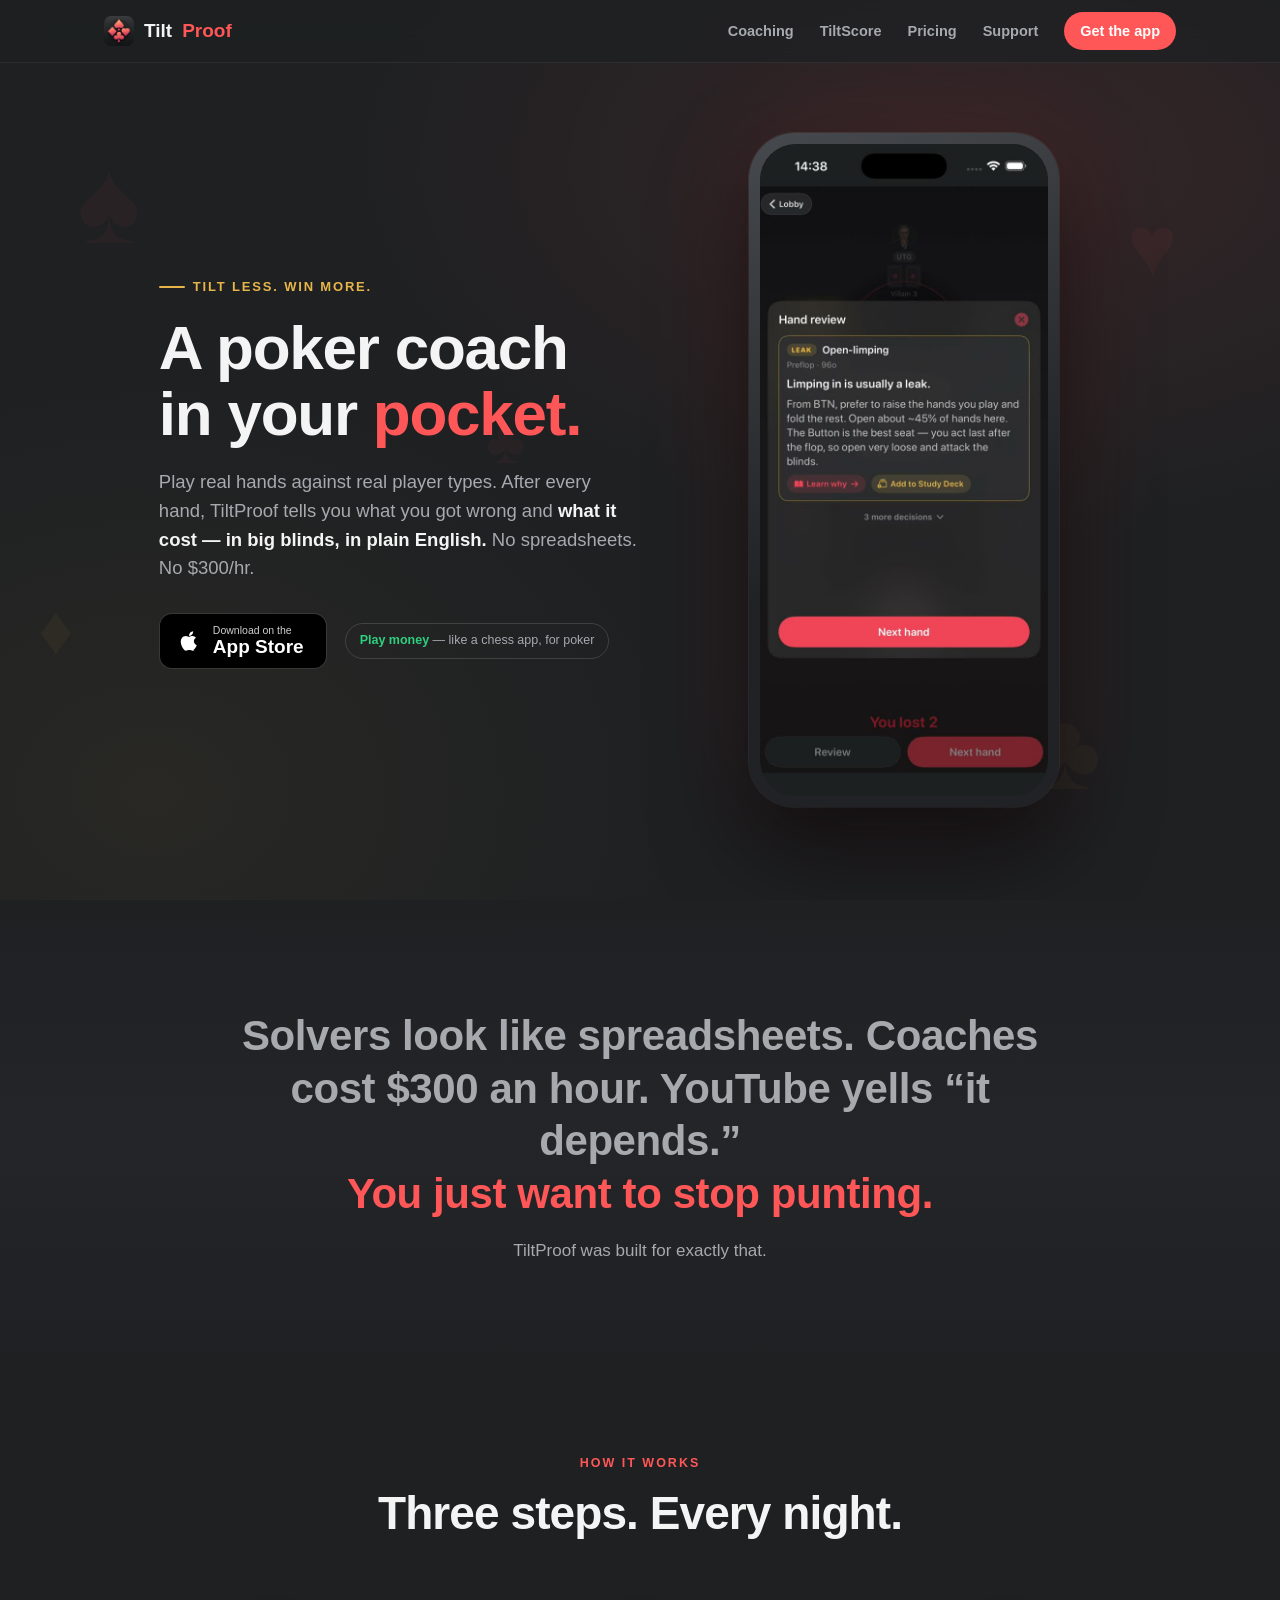
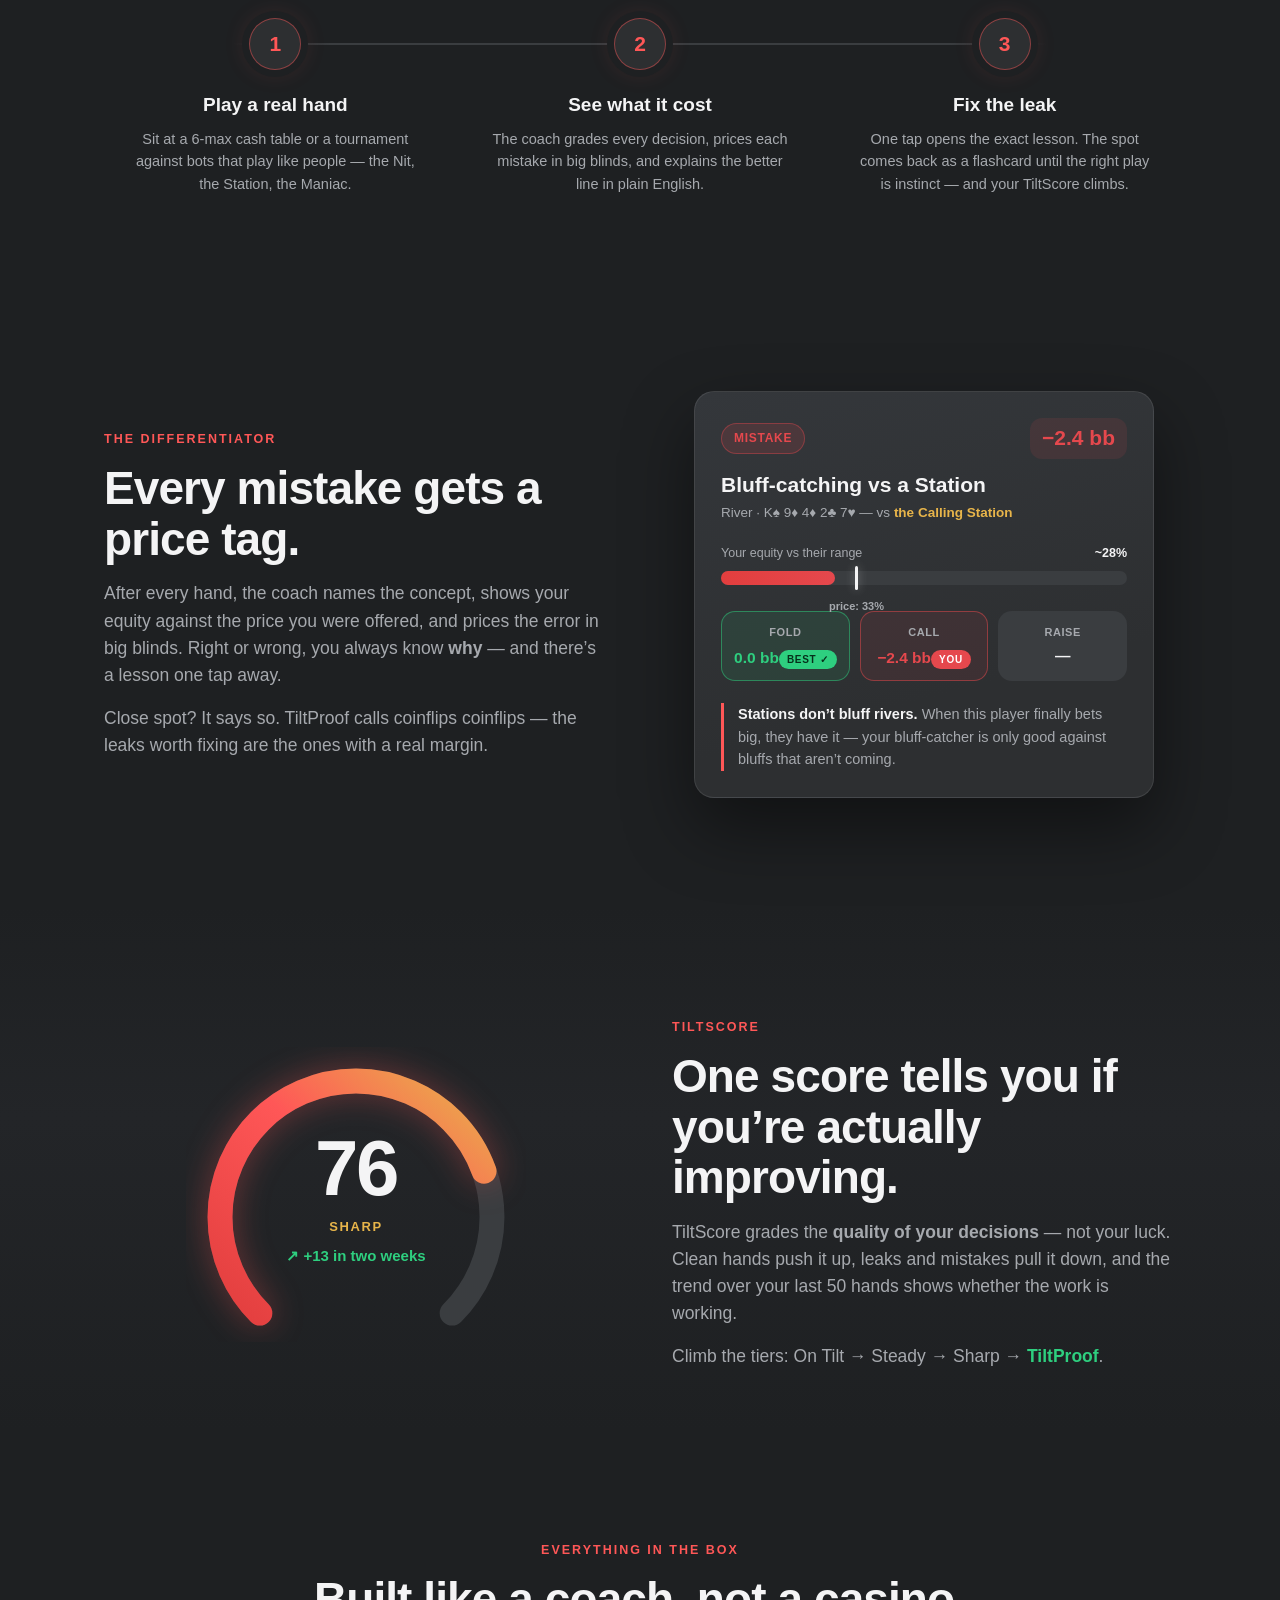
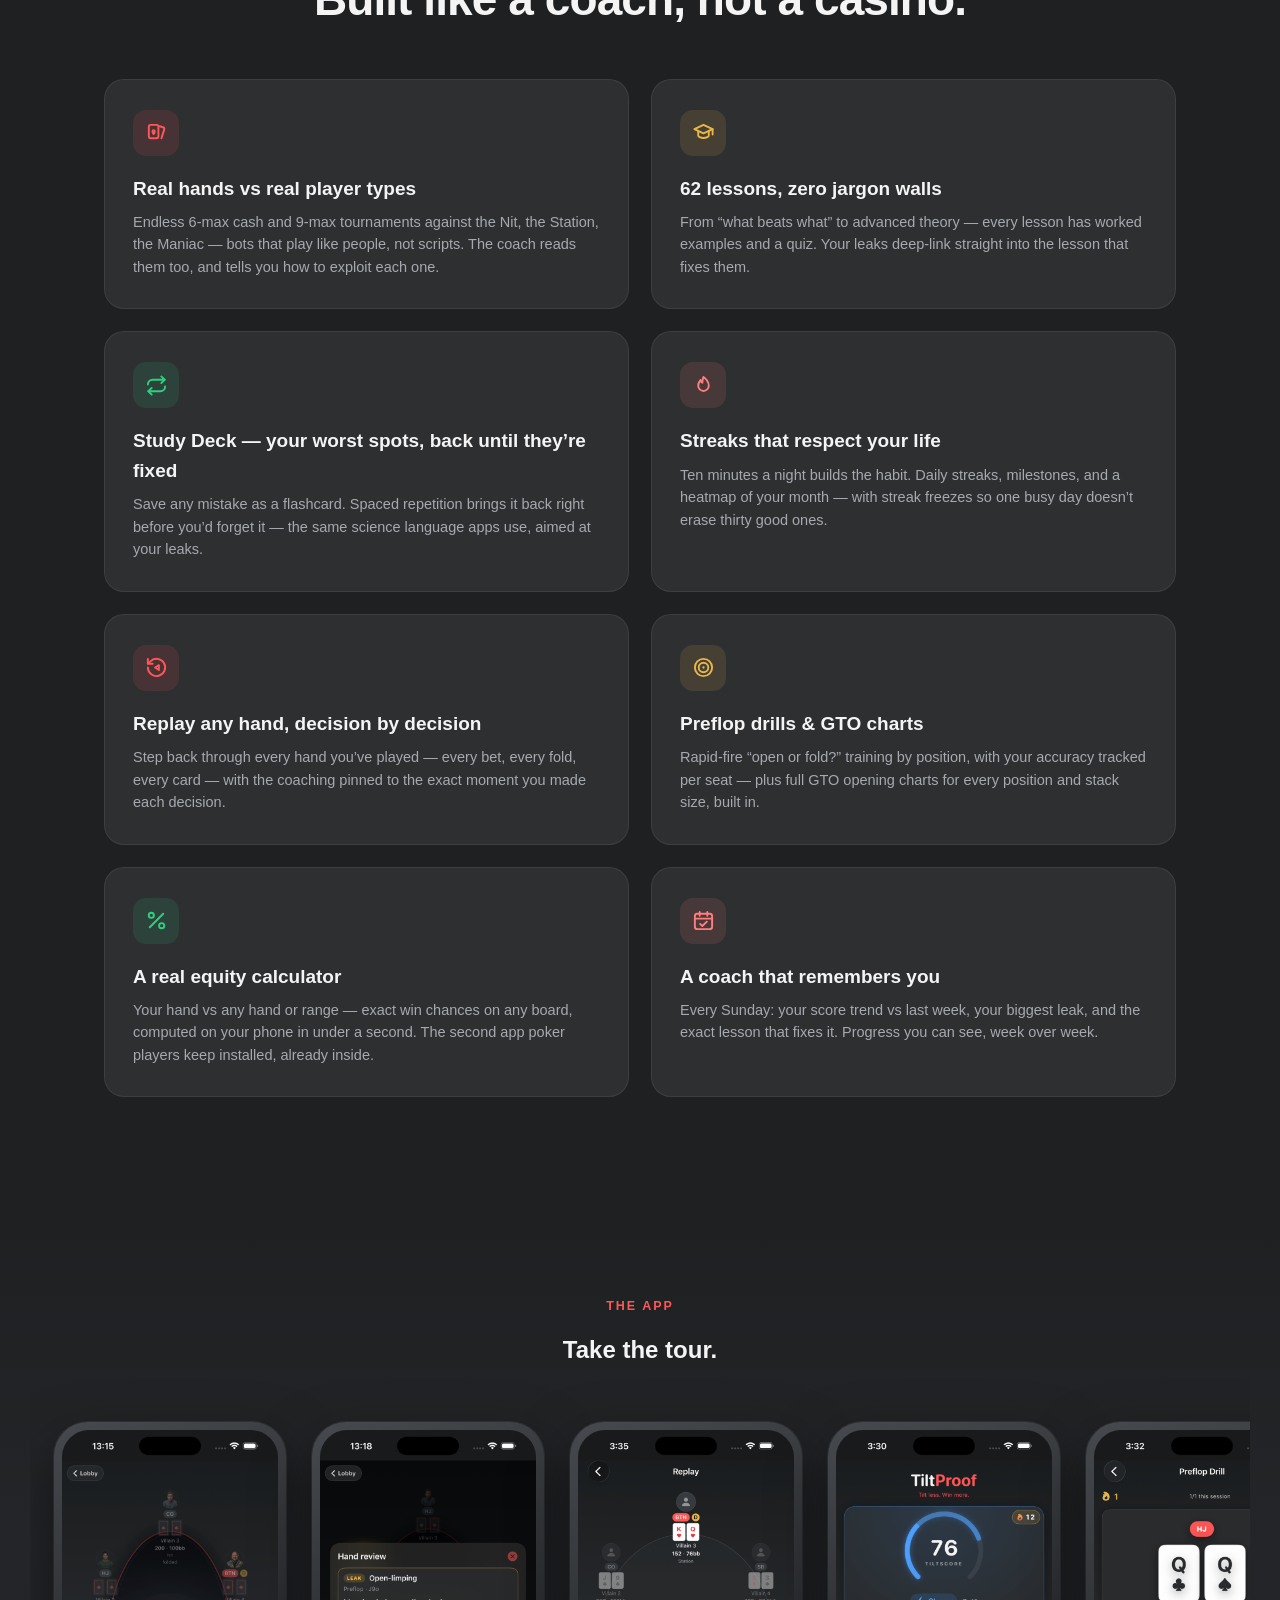
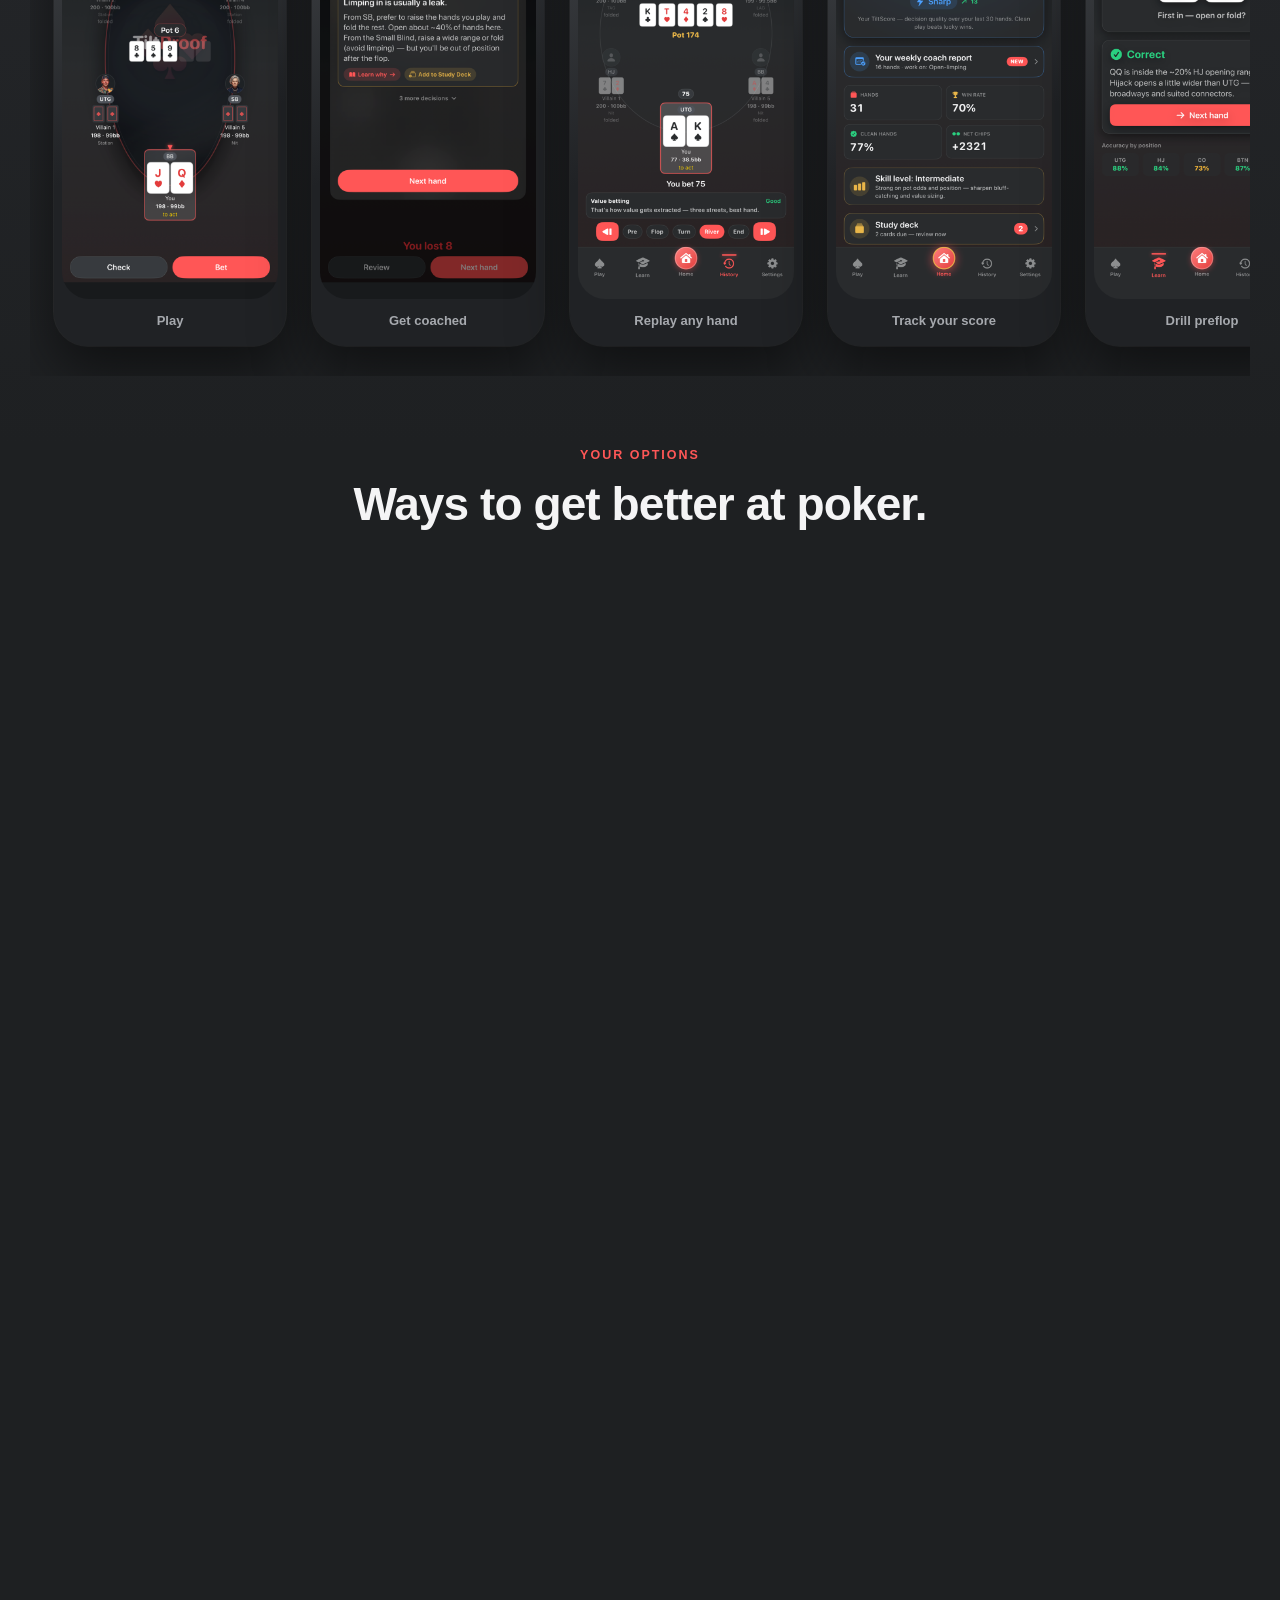
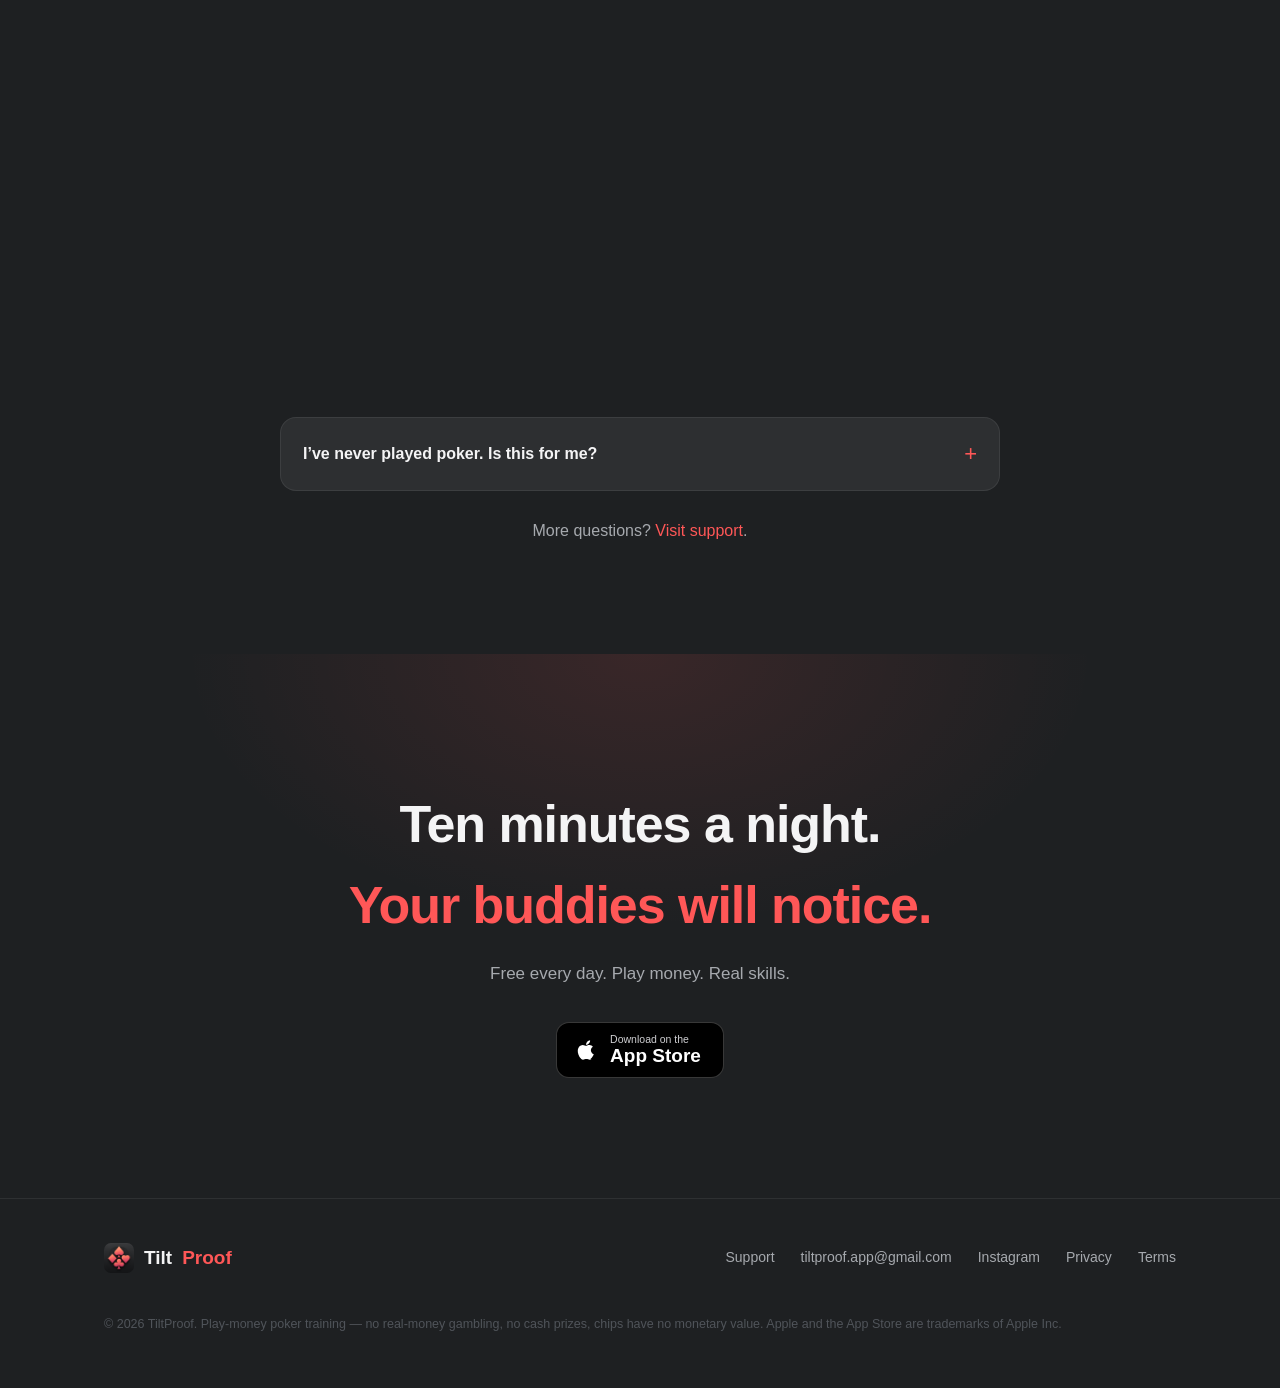
==== index.html @ 76c65be0 "Cache-bust style.css/main.js so deploys always serve fresh assets Co-Authored-By: Claude Fable 5 <no" ====
<!DOCTYPE html>
<html lang="en">
<head>
<meta charset="utf-8">
<meta name="viewport" content="width=device-width, initial-scale=1">
<title>TiltProof — Tilt less. Win more. | Poker coach in your pocket</title>
<meta name="description" content="TiltProof reviews every poker hand you play and tells you what each mistake cost — in plain English. Play money, real skills. A fundamentals coach, not a solver.">
<meta property="og:title" content="TiltProof — Tilt less. Win more.">
<meta property="og:description" content="A poker coach in your pocket. Every hand reviewed, every mistake priced in big blinds. Play money, real skills.">
<meta property="og:image" content="https://gettiltproof.app/assets/icon.png">
<meta property="og:type" content="website">
<meta property="og:url" content="https://gettiltproof.app/">
<link rel="canonical" href="https://gettiltproof.app/">
<meta name="theme-color" content="#1e2022">
<link rel="icon" href="assets/icon.png">
<link rel="apple-touch-icon" href="assets/icon.png">
<!-- TODO at launch: <meta name="apple-itunes-app" content="app-id=APPSTORE_ID"> -->
<link rel="stylesheet" href="style.css?v=20260712">
</head>
<body>

<nav>
  <div class="wrap">
    <a class="brand" href="#"><img src="assets/icon.png" alt="" width="30" height="30">Tilt<em>Proof</em></a>
    <div class="nav-links">
      <a href="#coaching">Coaching</a>
      <a href="#tiltscore">TiltScore</a>
      <a href="#pricing">Pricing</a>
      <a href="support.html">Support</a>
      <a class="nav-cta" href="#get">Get the app</a>
    </div>
  </div>
</nav>

<header class="hero">
  <div class="suits" aria-hidden="true">
    <span class="suit" style="top:12%;left:6%;--s:120px;--ad:0s">♠</span>
    <span class="suit gold" style="top:64%;left:3%;--s:70px;--ad:-4s">♦</span>
    <span class="suit" style="top:20%;right:8%;--s:85px;--ad:-8s">♥</span>
    <span class="suit gold" style="top:74%;right:14%;--s:110px;--ad:-11s">♣</span>
    <span class="suit" style="top:44%;left:38%;--s:60px;--ad:-6s">♣</span>
  </div>
  <div class="wrap">
    <div>
      <div class="tagline reveal">Tilt less. Win more.</div>
      <h1 class="reveal" style="--d:.08s">A poker coach<br>in your <em>pocket.</em></h1>
      <p class="sub reveal" style="--d:.16s">Play real hands against real player types. After every hand, TiltProof tells you what you got wrong and <strong>what it cost — in big blinds, in plain English.</strong> No spreadsheets. No $300/hr.</p>
      <div class="store-row reveal" style="--d:.24s" id="get">
        <a class="store-badge" href="#" aria-label="Download on the App Store">
          <svg viewBox="0 0 24 24" fill="#fff" aria-hidden="true"><path d="M17.05 20.28c-.98.95-2.05.8-3.08.35-1.09-.46-2.09-.48-3.24 0-1.44.62-2.2.44-3.06-.35C2.79 15.25 3.51 7.59 9.05 7.31c1.35.07 2.29.74 3.08.8.94-.19 1.84-.86 3.05-.78 1.46.12 2.55.7 3.28 1.74-3.01 1.8-2.29 5.77.73 6.93-.65 1.62-1.5 3.22-3.14 4.28zM12.03 7.25c-.15-2.23 1.66-4.07 3.74-4.25.29 2.58-2.34 4.5-3.74 4.25z"/></svg>
          <span class="txt"><small>Download on the</small><span>App Store</span></span>
        </a>
        <span class="play-money-chip"><b>Play money</b> — like a chess app, for poker</span>
      </div>
    </div>
    <div class="phone-stage reveal" style="--d:.2s">
      <div class="phone">
        <div class="screen">
          <video autoplay muted loop playsinline preload="metadata" poster="assets/hero-poster.jpg" aria-label="TiltProof demo: playing a hand and getting coached on the mistake">
            <source src="assets/hero-preview.mp4" type="video/mp4">
          </video>
        </div>
      </div>
    </div>
  </div>
</header>

<section class="problem">
  <div class="wrap">
    <h2 class="reveal"><span class="strike">Solvers look like spreadsheets. Coaches cost $300 an hour. YouTube yells “it depends.”</span><br><em>You just want to stop punting.</em></h2>
    <p class="reveal" style="--d:.12s">TiltProof was built for exactly that.</p>
  </div>
</section>

<section class="block" style="padding-top:80px;padding-bottom:80px">
  <div class="wrap">
    <div class="kicker reveal" style="text-align:center">How it works</div>
    <h2 class="title reveal" style="--d:.06s;text-align:center">Three steps. Every night.</h2>
    <div class="steps">
      <div class="step reveal" style="--d:.1s">
        <div class="step-num">1</div>
        <h3>Play a real hand</h3>
        <p>Sit at a 6-max cash table or a tournament against bots that play like people — the Nit, the Station, the Maniac.</p>
      </div>
      <div class="step reveal" style="--d:.2s">
        <div class="step-num">2</div>
        <h3>See what it cost</h3>
        <p>The coach grades every decision, prices each mistake in big blinds, and explains the better line in plain English.</p>
      </div>
      <div class="step reveal" style="--d:.3s">
        <div class="step-num">3</div>
        <h3>Fix the leak</h3>
        <p>One tap opens the exact lesson. The spot comes back as a flashcard until the right play is instinct — and your TiltScore climbs.</p>
      </div>
    </div>
  </div>
</section>

<section class="block" id="coaching">
  <div class="wrap split">
    <div>
      <div class="kicker reveal">The differentiator</div>
      <h2 class="title reveal" style="--d:.06s">Every mistake gets a price tag.</h2>
      <p class="lead reveal" style="--d:.12s">After every hand, the coach names the concept, shows your equity against the price you were offered, and prices the error in big blinds. Right or wrong, you always know <b>why</b> — and there’s a lesson one tap away.</p>
      <p class="lead reveal" style="--d:.18s">Close spot? It says so. TiltProof calls coinflips coinflips — the leaks worth fixing are the ones with a real margin.</p>
    </div>
    <div class="visual">
      <div class="coach-card">
        <div class="coach-top">
          <span class="sev-chip">Mistake</span>
          <span class="cost-badge" data-count="2.4" data-decimals="1" data-prefix="−" data-suffix=" bb">−0.0 bb</span>
        </div>
        <h3>Bluff-catching vs a Station</h3>
        <div class="spot">River · K♠ 9♦ 4♦ 2♣ 7♥ — vs <b>the Calling Station</b></div>
        <div class="eq-label"><span>Your equity vs their range</span><b>~28%</b></div>
        <div class="equity-bar"><div class="equity-fill"></div><div class="equity-tick"></div></div>
        <div class="alts">
          <div class="alt best"><small>Fold</small><b>0.0 bb</b><span class="tag">BEST ✓</span></div>
          <div class="alt you"><small>Call</small><b>−2.4 bb</b><span class="tag">YOU</span></div>
          <div class="alt"><small>Raise</small><b>—</b></div>
        </div>
        <p class="coach-note"><b>Stations don’t bluff rivers.</b> When this player finally bets big, they have it — your bluff-catcher is only good against bluffs that aren’t coming.</p>
      </div>
    </div>
  </div>
</section>

<section class="block rail-block" id="tiltscore" style="padding-bottom:60px">
  <div class="wrap split">
    <div class="visual">
      <div class="gauge-stage">
        <div class="gauge-wrap">
          <svg viewBox="0 0 300 260" aria-label="TiltScore gauge animating to 76">
            <defs>
              <linearGradient id="gaugeGrad" x1="0%" y1="100%" x2="100%" y2="0%">
                <stop offset="0%" stop-color="#e23e3e"/>
                <stop offset="55%" stop-color="#ff5757"/>
                <stop offset="100%" stop-color="#e8b54a"/>
              </linearGradient>
            </defs>
            <path class="gauge-track" d="M 65.15 234.85 A 120 120 0 1 1 234.85 234.85"/>
            <path class="gauge-arc"   d="M 65.15 234.85 A 120 120 0 1 1 234.85 234.85"/>
          </svg>
          <div class="gauge-center">
            <div class="gauge-num">0</div>
            <div class="gauge-tier">On Tilt</div>
            <div class="gauge-trend">↗ +13 in two weeks</div>
          </div>
        </div>
      </div>
    </div>
    <div>
      <div class="kicker reveal">TiltScore</div>
      <h2 class="title reveal" style="--d:.06s">One score tells you if you’re actually improving.</h2>
      <p class="lead reveal" style="--d:.12s">TiltScore grades the <b>quality of your decisions</b> — not your luck. Clean hands push it up, leaks and mistakes pull it down, and the trend over your last 50 hands shows whether the work is working.</p>
      <p class="lead reveal" style="--d:.18s">Climb the tiers: On Tilt → Steady → Sharp → <b style="color:var(--good)">TiltProof</b>.</p>
    </div>
  </div>
</section>

<section class="block">
  <div class="wrap">
    <div class="kicker reveal" style="text-align:center">Everything in the box</div>
    <h2 class="title reveal" style="--d:.06s;text-align:center">Built like a coach, not a casino.</h2>
    <div class="grid4">
      <div class="feature reveal" style="--d:0s;--fc:var(--coral)">
        <div class="ico"><svg viewBox="0 0 24 24" fill="none" stroke="currentColor" stroke-width="2" stroke-linecap="round" stroke-linejoin="round" aria-hidden="true"><rect x="4" y="4" width="10" height="14" rx="2"/><path d="M15.5 5.5l3.2 1a2 2 0 0 1 1.3 2.5l-2.8 9"/><path d="M9 9.5c1.6 0 1.6 2.4 0 4.2-1.6-1.8-1.6-4.2 0-4.2z"/></svg></div>
        <h3>Real hands vs real player types</h3>
        <p>Endless 6-max cash and 9-max tournaments against the Nit, the Station, the Maniac — bots that play like people, not scripts. The coach reads them too, and tells you how to exploit each one.</p>
      </div>
      <div class="feature reveal" style="--d:.08s;--fc:var(--gold)">
        <div class="ico"><svg viewBox="0 0 24 24" fill="none" stroke="currentColor" stroke-width="2" stroke-linecap="round" stroke-linejoin="round" aria-hidden="true"><path d="M12 4L2.5 8.5 12 13l9.5-4.5z"/><path d="M6.5 10.8V15c0 1.4 2.5 2.8 5.5 2.8s5.5-1.4 5.5-2.8v-4.2"/><path d="M21.5 8.5V14"/></svg></div>
        <h3>62 lessons, zero jargon walls</h3>
        <p>From “what beats what” to advanced theory — every lesson has worked examples and a quiz. Your leaks deep-link straight into the lesson that fixes them.</p>
      </div>
      <div class="feature reveal" style="--d:.16s;--fc:var(--good)">
        <div class="ico"><svg viewBox="0 0 24 24" fill="none" stroke="currentColor" stroke-width="2" stroke-linecap="round" stroke-linejoin="round" aria-hidden="true"><path d="M17 2.5L20.5 6 17 9.5"/><path d="M20.5 6H8a5 5 0 0 0-5 5"/><path d="M7 21.5L3.5 18 7 14.5"/><path d="M3.5 18H16a5 5 0 0 0 5-5"/></svg></div>
        <h3>Study Deck — your worst spots, back until they’re fixed</h3>
        <p>Save any mistake as a flashcard. Spaced repetition brings it back right before you’d forget it — the same science language apps use, aimed at your leaks.</p>
      </div>
      <div class="feature reveal" style="--d:.24s;--fc:var(--coral-soft)">
        <div class="ico"><svg viewBox="0 0 24 24" fill="none" stroke="currentColor" stroke-width="2" stroke-linecap="round" stroke-linejoin="round" aria-hidden="true"><path d="M12 3s5.5 4.4 5.5 9.2a5.5 5.5 0 0 1-11 0c0-2.2 1-4.3 2.3-5.9.3 1.3 1 2.3 2 2.8C10.6 7.7 11.2 5.1 12 3z"/></svg></div>
        <h3>Streaks that respect your life</h3>
        <p>Ten minutes a night builds the habit. Daily streaks, milestones, and a heatmap of your month — with streak freezes so one busy day doesn’t erase thirty good ones.</p>
      </div>
      <div class="feature reveal" style="--d:.32s;--fc:var(--coral)">
        <div class="ico"><svg viewBox="0 0 24 24" fill="none" stroke="currentColor" stroke-width="2" stroke-linecap="round" stroke-linejoin="round" aria-hidden="true"><path d="M3 12a9 9 0 1 0 2.6-6.4L3 8"/><path d="M3 3v5h5"/><path d="M14.5 9.5l-4 2.5 4 2.5z"/></svg></div>
        <h3>Replay any hand, decision by decision</h3>
        <p>Step back through every hand you’ve played — every bet, every fold, every card — with the coaching pinned to the exact moment you made each decision.</p>
      </div>
      <div class="feature reveal" style="--d:.40s;--fc:var(--gold)">
        <div class="ico"><svg viewBox="0 0 24 24" fill="none" stroke="currentColor" stroke-width="2" stroke-linecap="round" stroke-linejoin="round" aria-hidden="true"><circle cx="12" cy="12" r="9"/><circle cx="12" cy="12" r="5"/><circle cx="12" cy="12" r="1.2" fill="currentColor" stroke="none"/></svg></div>
        <h3>Preflop drills &amp; GTO charts</h3>
        <p>Rapid-fire “open or fold?” training by position, with your accuracy tracked per seat — plus full GTO opening charts for every position and stack size, built in.</p>
      </div>
      <div class="feature reveal" style="--d:.48s;--fc:var(--good)">
        <div class="ico"><svg viewBox="0 0 24 24" fill="none" stroke="currentColor" stroke-width="2" stroke-linecap="round" stroke-linejoin="round" aria-hidden="true"><line x1="19" y1="5" x2="5" y2="19"/><circle cx="6.6" cy="6.6" r="2.7"/><circle cx="17.4" cy="17.4" r="2.7"/></svg></div>
        <h3>A real equity calculator</h3>
        <p>Your hand vs any hand or range — exact win chances on any board, computed on your phone in under a second. The second app poker players keep installed, already inside.</p>
      </div>
      <div class="feature reveal" style="--d:.56s;--fc:var(--coral-soft)">
        <div class="ico"><svg viewBox="0 0 24 24" fill="none" stroke="currentColor" stroke-width="2" stroke-linecap="round" stroke-linejoin="round" aria-hidden="true"><rect x="3" y="5" width="18" height="16" rx="2.5"/><line x1="3" y1="10" x2="21" y2="10"/><line x1="8" y1="3" x2="8" y2="7"/><line x1="16" y1="3" x2="16" y2="7"/><path d="M8.5 15.5l2.3 2.3 4.7-4.6"/></svg></div>
        <h3>A coach that remembers you</h3>
        <p>Every Sunday: your score trend vs last week, your biggest leak, and the exact lesson that fixes it. Progress you can see, week over week.</p>
      </div>
    </div>
  </div>
</section>

<section class="rail-block" style="padding:90px 0 70px">
  <div class="wrap" style="text-align:center">
    <div class="kicker reveal">The app</div>
    <h2 class="title reveal" style="--d:.06s">Take the tour.</h2>
  </div>
  <div class="rail">
    <figure class="shot" style="--d:0s;--rot:-3deg"><img src="assets/08-table-midhand.png" alt="Mid-hand on the TiltProof table" loading="lazy"><figcaption>Play</figcaption></figure>
    <figure class="shot" style="--d:.07s;--rot:2deg"><img src="assets/09-coaching-leak.png" alt="Coaching verdict with EV cost" loading="lazy"><figcaption>Get coached</figcaption></figure>
    <figure class="shot" style="--d:.14s;--rot:-2deg"><img src="assets/18-replayer.png" alt="Hand replayer stepping through a hand with coaching pinned" loading="lazy"><figcaption>Replay any hand</figcaption></figure>
    <figure class="shot" style="--d:.21s;--rot:2deg"><img src="assets/01-home-tiltscore.png" alt="TiltScore home with the weekly coach report" loading="lazy"><figcaption>Track your score</figcaption></figure>
    <figure class="shot" style="--d:.28s;--rot:-3deg"><img src="assets/14-drill-correct.png" alt="Preflop drill with instant feedback and per-seat accuracy" loading="lazy"><figcaption>Drill preflop</figcaption></figure>
    <figure class="shot" style="--d:.35s;--rot:3deg"><img src="assets/15-gto-ranges.png" alt="GTO opening range chart by position and stack size" loading="lazy"><figcaption>GTO charts</figcaption></figure>
    <figure class="shot" style="--d:.42s;--rot:-2deg"><img src="assets/17-equity-calc.png" alt="Equity calculator showing hand vs range win chances" loading="lazy"><figcaption>Calculate equity</figcaption></figure>
    <figure class="shot" style="--d:.49s;--rot:2deg"><img src="assets/05-learn.png" alt="Learn tab with tools and lesson path" loading="lazy"><figcaption>Learn</figcaption></figure>
    <figure class="shot" style="--d:.56s;--rot:-3deg"><img src="assets/04-study-deck-reveal.png" alt="Study deck flashcard reveal" loading="lazy"><figcaption>Fix your leaks</figcaption></figure>
    <figure class="shot" style="--d:.63s;--rot:3deg"><img src="assets/16-weekly-report.png" alt="Weekly coach report with score trend and biggest leak" loading="lazy"><figcaption>Weekly report</figcaption></figure>
    <figure class="shot" style="--d:.70s;--rot:-2deg"><img src="assets/02-streak-sheet.png" alt="Streak heatmap" loading="lazy"><figcaption>Keep the streak</figcaption></figure>
  </div>
</section>

<section class="block" style="padding-top:0;padding-bottom:70px">
  <div class="wrap">
    <div class="kicker reveal" style="text-align:center">Your options</div>
    <h2 class="title reveal" style="--d:.06s;text-align:center">Ways to get better at poker.</h2>
    <div class="compare reveal" style="--d:.14s">
      <div class="cmp-row cmp-head" aria-hidden="true">
        <div></div><div>Cost</div><div>Feedback</div><div>Plain English</div>
      </div>
      <div class="cmp-row">
        <div class="cmp-name">Private coach</div>
        <div>$100–300/hr</div>
        <div>One session a week</div>
        <div class="ok">Yes</div>
      </div>
      <div class="cmp-row">
        <div class="cmp-name">Solver subscriptions</div>
        <div>$40–280/mo</div>
        <div>Numbers, you interpret</div>
        <div class="no">Spreadsheets</div>
      </div>
      <div class="cmp-row">
        <div class="cmp-name">Strategy YouTube</div>
        <div>Free</div>
        <div>None — it can’t see your hands</div>
        <div class="no">“It depends”</div>
      </div>
      <div class="cmp-row cmp-us">
        <div class="cmp-name">Tilt<em>Proof</em></div>
        <div>Free every day</div>
        <div>Every hand, instantly</div>
        <div class="ok">Always</div>
      </div>
    </div>
  </div>
</section>

<section class="block" id="pricing" style="padding-top:40px">
  <div class="wrap">
    <div class="kicker reveal" style="text-align:center">Pricing</div>
    <h2 class="title reveal" style="--d:.06s;text-align:center">Start free. Every day.</h2>
    <div class="price-grid">
      <div class="plan reveal" style="--d:.1s">
        <div class="plan-name">Free</div>
        <div class="plan-price">$0</div>
        <div class="plan-sub">forever — no account, no card</div>
        <ul>
          <li>10 coached hands every day</li>
          <li>20 preflop drill hands every day</li>
          <li>GTO charts + equity calculator — unlimited</li>
          <li>Hand replayer + weekly coach report</li>
          <li>First 3 lessons, glossary + skill check</li>
          <li>TiltScore + recent hand history</li>
          <li class="dim">All 62 lessons</li>
          <li class="dim">Unlimited hands, drills &amp; tournaments</li>
        </ul>
      </div>
      <div class="plan pro reveal" style="--d:.18s">
        <div class="plan-name">TiltProof Pro</div>
        <div class="plan-price">Unlimited everything</div>
        <div class="plan-sub">auto-renewing subscription · cancel anytime in your Apple ID settings</div>
        <div class="pro-tiers">
          <div class="tier"><b>$4.99</b>per week</div>
          <div class="tier"><b>$14.99</b>per month</div>
          <div class="tier hot"><b>$99.99</b>per year <small>· best value</small></div>
        </div>
        <ul>
          <li>Unlimited coached hands, cash + tournaments</li>
          <li>Unlimited preflop drills</li>
          <li>All 62 lessons unlocked</li>
          <li>Unlimited Study Deck</li>
          <li>Streak freezes — protect a good run</li>
        </ul>
      </div>
    </div>
  </div>
</section>

<section class="block" style="padding-top:40px">
  <div class="wrap">
    <div class="kicker reveal" style="text-align:center">Questions</div>
    <h2 class="title reveal" style="--d:.06s;text-align:center">Fair questions, straight answers.</h2>
    <div class="faq-list">
      <details class="reveal" style="--d:.08s">
        <summary>Is this gambling?</summary>
        <div class="a">No. TiltProof is play-money only — the chips have no cash value, can’t be bought, and can’t be cashed out. It’s a training app, like a chess app for poker — nothing of value to win or lose.</div>
      </details>
      <details class="reveal" style="--d:.14s">
        <summary>Will this make me money?</summary>
        <div class="a">We make no money promises — anyone who does is selling something. What TiltProof does is measurable: it finds your leaks, prices them, and trains them out. Your TiltScore shows whether your decisions are actually getting better.</div>
      </details>
      <details class="reveal" style="--d:.2s">
        <summary>I’ve never played poker. Is this for me?</summary>
        <div class="a">Yes — the 2-minute skill check places you, and the learning path starts at “what beats what.” The coach explains everything in plain English, and nobody’s watching you learn.</div>
      </details>
    </div>
    <p class="reveal" style="text-align:center;margin-top:28px;color:var(--muted)">More questions? <a href="support.html">Visit support</a>.</p>
  </div>
</section>

<section class="final">
  <div class="wrap">
    <h2 class="reveal">Ten minutes a night.<br><em>Your buddies will notice.</em></h2>
    <p class="reveal" style="--d:.1s">Free every day. Play money. Real skills.</p>
    <div class="reveal" style="--d:.18s">
      <a class="store-badge" href="#" aria-label="Download on the App Store" style="display:inline-flex">
        <svg viewBox="0 0 24 24" fill="#fff" aria-hidden="true"><path d="M17.05 20.28c-.98.95-2.05.8-3.08.35-1.09-.46-2.09-.48-3.24 0-1.44.62-2.2.44-3.06-.35C2.79 15.25 3.51 7.59 9.05 7.31c1.35.07 2.29.74 3.08.8.94-.19 1.84-.86 3.05-.78 1.46.12 2.55.7 3.28 1.74-3.01 1.8-2.29 5.77.73 6.93-.65 1.62-1.5 3.22-3.14 4.28zM12.03 7.25c-.15-2.23 1.66-4.07 3.74-4.25.29 2.58-2.34 4.5-3.74 4.25z"/></svg>
        <span class="txt"><small>Download on the</small><span>App Store</span></span>
      </a>
    </div>
  </div>
</section>

<footer>
  <div class="wrap">
    <a class="brand" href="#"><img src="assets/icon.png" alt="" width="30" height="30">Tilt<em>Proof</em></a>
    <div class="cols">
      <a href="support.html">Support</a>
      <a href="mailto:tiltproof.app@gmail.com">tiltproof.app@gmail.com</a>
      <a href="https://www.instagram.com/tiltproof.poker?igsh=MWRrNGJycGtxZ2xmdQ%3D%3D&utm_source=qr" rel="noopener">Instagram</a>
      <a href="privacy.html">Privacy</a>
      <a href="terms.html">Terms</a>
    </div>
    <div class="legal-line">© 2026 TiltProof. Play-money poker training — no real-money gambling, no cash prizes, chips have no monetary value. Apple and the App Store are trademarks of Apple Inc.</div>
  </div>
</footer>

<script src="main.js?v=20260712" defer></script>
</body>
</html>
---- style.css ----
/* TiltProof — landing site. Tokens mirror TiltProof/Theme.swift exactly. */

:root {
  --ink: #1e2022;
  --charcoal: #2d2f31;
  --raised: #3a3d40;
  --slate: #50545a;
  --coral: #ff5757;
  --coral-soft: #ff7d7d;
  --coral-deep: #e23e3e;
  --gold: #e8b54a;
  --good: #2ecf7f;
  --leak: #f6b73c;
  --mistake: #e5484d;
  --sky: #6cb8f6;
  --text: #f4f4f5;
  --muted: #a6a9ae;
  --radius: 20px;
  --font: -apple-system, BlinkMacSystemFont, "SF Pro Display", "Segoe UI", Roboto, Helvetica, Arial, sans-serif;
}

* { margin: 0; padding: 0; box-sizing: border-box; }
html { scroll-behavior: smooth; }

body {
  background: var(--ink);
  color: var(--text);
  font-family: var(--font);
  line-height: 1.55;
  overflow-x: hidden;
  -webkit-font-smoothing: antialiased;
}

::selection { background: rgba(255, 87, 87, 0.35); }

a { color: var(--coral); text-decoration: none; }
a:hover { color: var(--coral-soft); }

.wrap { max-width: 1120px; margin: 0 auto; padding: 0 24px; }

/* ---------- reveal-on-scroll system ---------- */
.reveal {
  opacity: 0;
  transform: translateY(28px);
  transition: opacity 0.7s cubic-bezier(0.22, 1, 0.36, 1), transform 0.7s cubic-bezier(0.22, 1, 0.36, 1);
  transition-delay: var(--d, 0s);
}
.reveal.in { opacity: 1; transform: none; }

/* ---------- nav ---------- */
nav {
  position: fixed; top: 0; left: 0; right: 0; z-index: 50;
  backdrop-filter: blur(18px);
  -webkit-backdrop-filter: blur(18px);
  background: rgba(30, 32, 34, 0.72);
  border-bottom: 1px solid rgba(255, 255, 255, 0.06);
}
nav .wrap { display: flex; align-items: center; justify-content: space-between; height: 62px; }
.brand { display: flex; align-items: center; gap: 10px; font-weight: 800; font-size: 19px; color: var(--text); }
.brand img { width: 30px; height: 30px; border-radius: 7px; }
.brand em { font-style: normal; color: var(--coral); }
.nav-links { display: flex; gap: 26px; align-items: center; font-size: 14.5px; font-weight: 600; }
.nav-links a { color: var(--muted); }
.nav-links a:hover { color: var(--text); }
.nav-cta {
  background: var(--coral); color: #fff !important;
  padding: 8px 16px; border-radius: 99px; font-weight: 700;
  transition: transform 0.2s, box-shadow 0.2s;
}
.nav-cta:hover { transform: translateY(-1px); box-shadow: 0 6px 22px rgba(255, 87, 87, 0.4); }

/* ---------- hero ---------- */
header.hero {
  position: relative;
  min-height: 100svh;
  display: flex; align-items: center;
  padding: 110px 0 70px;
  background:
    radial-gradient(1100px 620px at 78% 18%, rgba(255, 87, 87, 0.10), transparent 62%),
    radial-gradient(900px 700px at 12% 88%, rgba(232, 181, 74, 0.05), transparent 60%),
    var(--ink);
  overflow: hidden;
}
.suits { position: absolute; inset: 0; pointer-events: none; z-index: 0; }
.suit {
  position: absolute; font-size: var(--s, 90px); opacity: 0.05;
  color: var(--coral);
  animation: drift 16s ease-in-out infinite alternate;
  animation-delay: var(--ad, 0s);
  will-change: transform;
}
.suit.gold { color: var(--gold); }
@keyframes drift {
  from { transform: translateY(-14px) rotate(-7deg); }
  to   { transform: translateY(16px) rotate(8deg); }
}

.hero .wrap { display: grid; grid-template-columns: 1.05fr 0.95fr; gap: 48px; align-items: center; position: relative; z-index: 1; }

.hero h1 { font-size: clamp(38px, 5.2vw, 62px); line-height: 1.06; font-weight: 850; letter-spacing: -0.02em; }
.hero h1 em { font-style: normal; color: var(--coral); }
.hero .tagline {
  display: inline-flex; align-items: center; gap: 8px;
  font-size: 13px; font-weight: 700; letter-spacing: 0.14em; text-transform: uppercase;
  color: var(--gold); margin-bottom: 18px;
}
.hero .tagline::before { content: ""; width: 26px; height: 2px; background: var(--gold); border-radius: 2px; }
.hero p.sub { margin: 22px 0 30px; font-size: 18.5px; color: var(--muted); max-width: 480px; }
.hero p.sub strong { color: var(--text); font-weight: 650; }

.store-row { display: flex; align-items: center; gap: 18px; flex-wrap: wrap; }
.store-badge {
  display: inline-flex; align-items: center; gap: 11px;
  background: #000; border: 1px solid rgba(255, 255, 255, 0.22);
  border-radius: 13px; padding: 10px 22px 10px 16px; color: #fff !important;
  transition: transform 0.2s, box-shadow 0.2s;
}
.store-badge:hover { transform: translateY(-2px); box-shadow: 0 10px 30px rgba(0, 0, 0, 0.5); }
.store-badge svg { width: 26px; height: 26px; }
.store-badge .txt { line-height: 1.15; text-align: left; }
.store-badge .txt small { display: block; font-size: 10.5px; color: #cfcfd2; }
.store-badge .txt span { font-size: 19px; font-weight: 650; }
.play-money-chip {
  font-size: 12.5px; color: var(--muted);
  border: 1px solid rgba(255, 255, 255, 0.14); border-radius: 99px; padding: 7px 14px;
}
.play-money-chip b { color: var(--good); font-weight: 700; }

/* phone mockup */
.phone-stage { display: flex; justify-content: center; perspective: 1100px; }
.phone {
  width: min(310px, 78vw); aspect-ratio: 1320 / 2868;
  border-radius: 46px; padding: 11px;
  background: linear-gradient(160deg, #46494d, #202225 60%);
  box-shadow:
    0 40px 90px rgba(0, 0, 0, 0.6),
    0 0 0 1px rgba(255, 255, 255, 0.09),
    0 0 120px rgba(255, 87, 87, 0.12);
  transform-style: preserve-3d;
  animation: float 7s ease-in-out infinite alternate;
  will-change: transform;
}
.phone .screen { width: 100%; height: 100%; border-radius: 36px; overflow: hidden; background: var(--ink); position: relative; }
.phone .screen img { width: 100%; height: 100%; object-fit: cover; display: block; position: absolute; inset: 0; opacity: 0; transition: opacity 0.9s ease; }
.phone .screen img.on { opacity: 1; }
@keyframes float { from { transform: translateY(-10px) rotateY(-4deg) rotateX(1.5deg); } to { transform: translateY(10px) rotateY(4deg) rotateX(-1.5deg); } }

/* ---------- problem strip ---------- */
.problem {
  background: linear-gradient(180deg, var(--ink), #232528 50%, var(--ink));
  padding: 110px 0; text-align: center;
}
.problem h2 { font-size: clamp(26px, 3.6vw, 42px); font-weight: 800; line-height: 1.25; max-width: 880px; margin: 0 auto; letter-spacing: -0.01em; }
.problem h2 .strike { color: var(--muted); }
.problem h2 em { font-style: normal; color: var(--coral); }
.problem p { color: var(--muted); margin-top: 18px; font-size: 17px; }

/* ---------- section scaffolding ---------- */
section.block { padding: 110px 0; position: relative; }
.kicker {
  font-size: 12.5px; font-weight: 800; letter-spacing: 0.16em; text-transform: uppercase;
  color: var(--coral); margin-bottom: 14px;
}
.block h2.title { font-size: clamp(30px, 4vw, 46px); font-weight: 830; letter-spacing: -0.02em; line-height: 1.1; }
.block p.lead { color: var(--muted); font-size: 17.5px; margin-top: 16px; max-width: 520px; }
.split { display: grid; grid-template-columns: 1fr 1fr; gap: 64px; align-items: center; }

/* ---------- coaching card (live recreation) ---------- */
.coach-card {
  background: linear-gradient(165deg, #34373b, var(--charcoal) 70%);
  border: 1px solid rgba(255, 255, 255, 0.09);
  border-radius: var(--radius);
  padding: 26px;
  max-width: 460px;
  box-shadow: 0 30px 70px rgba(0, 0, 0, 0.45);
  margin: 0 auto;
}
.coach-top { display: flex; align-items: center; justify-content: space-between; margin-bottom: 6px; }
.sev-chip {
  font-size: 12px; font-weight: 800; letter-spacing: 0.06em; text-transform: uppercase;
  color: var(--mistake); background: rgba(229, 72, 77, 0.14);
  border: 1px solid rgba(229, 72, 77, 0.4);
  padding: 5px 12px; border-radius: 99px;
}
.cost-badge {
  font-variant-numeric: tabular-nums;
  font-size: 21px; font-weight: 850; color: var(--mistake);
  background: rgba(229, 72, 77, 0.1); border-radius: 12px; padding: 4px 12px;
}
.coach-card h3 { font-size: 21px; font-weight: 800; margin: 10px 0 2px; }
.coach-card .spot { font-size: 13.5px; color: var(--muted); margin-bottom: 20px; }
.coach-card .spot b { color: var(--gold); font-weight: 700; }

.eq-label { display: flex; justify-content: space-between; font-size: 12.5px; color: var(--muted); margin-bottom: 7px; }
.eq-label b { color: var(--text); }
.equity-bar { position: relative; height: 14px; border-radius: 99px; background: var(--raised); overflow: visible; }
.equity-fill {
  position: absolute; inset: 0 auto 0 0; width: 0;
  border-radius: 99px;
  background: linear-gradient(90deg, var(--coral-deep), var(--mistake));
  transition: width 1.4s cubic-bezier(0.22, 1, 0.36, 1) 0.35s;
}
.in .equity-fill { width: 28%; }
.equity-tick {
  position: absolute; top: -5px; bottom: -5px; left: 33%; width: 3px;
  background: var(--text); border-radius: 2px;
  box-shadow: 0 0 10px rgba(255, 255, 255, 0.35);
}
.equity-tick::after {
  content: "price: 33%"; position: absolute; top: calc(100% + 8px); left: 50%; transform: translateX(-50%);
  font-size: 11px; font-weight: 700; color: var(--muted); white-space: nowrap;
}

.alts { display: flex; gap: 10px; margin-top: 26px; }
.alt {
  flex: 1; text-align: center; border-radius: 14px; padding: 12px 8px 10px;
  background: var(--raised); border: 1px solid transparent; font-variant-numeric: tabular-nums;
}
.alt small { display: block; font-size: 11px; font-weight: 700; letter-spacing: 0.05em; text-transform: uppercase; color: var(--muted); margin-bottom: 3px; }
.alt b { font-size: 15.5px; font-weight: 800; }
.alt.best { border-color: rgba(46, 207, 127, 0.5); background: rgba(46, 207, 127, 0.1); }
.alt.best b { color: var(--good); }
.alt.you { border-color: rgba(229, 72, 77, 0.5); background: rgba(229, 72, 77, 0.09); }
.alt.you b { color: var(--mistake); }
.alt .tag { display: inline-block; font-size: 10px; font-weight: 800; letter-spacing: 0.07em; border-radius: 99px; padding: 2px 8px; margin-top: 6px; }
.alt.best .tag { background: var(--good); color: #06301b; }
.alt.you .tag { background: var(--mistake); color: #fff; }

.coach-note { margin-top: 22px; font-size: 14.5px; color: var(--muted); border-left: 3px solid var(--coral); padding-left: 14px; }
.coach-note b { color: var(--text); }

/* ---------- tiltscore gauge ---------- */
.gauge-stage { display: flex; flex-direction: column; align-items: center; gap: 4px; }
.gauge-wrap { position: relative; width: min(340px, 80vw); }
.gauge-wrap svg { width: 100%; height: auto; display: block; }
.gauge-track { fill: none; stroke: var(--raised); stroke-width: 22; stroke-linecap: round; }
.gauge-arc {
  fill: none; stroke: url(#gaugeGrad); stroke-width: 22; stroke-linecap: round;
  filter: drop-shadow(0 0 14px rgba(255, 87, 87, 0.35));
}
.gauge-center { position: absolute; inset: 0; display: flex; flex-direction: column; align-items: center; justify-content: center; padding-top: 8px; }
.gauge-num { font-size: 78px; font-weight: 850; letter-spacing: -0.03em; font-variant-numeric: tabular-nums; line-height: 1; }
.gauge-tier {
  margin-top: 10px; font-size: 13px; font-weight: 800; letter-spacing: 0.12em; text-transform: uppercase;
  color: var(--gold); transition: color 0.4s;
}
.gauge-trend { margin-top: 6px; font-size: 15px; font-weight: 700; color: var(--good); opacity: 0; transition: opacity 0.6s 1.6s; }
.in .gauge-trend { opacity: 1; }

/* ---------- feature grid + neon chase ---------- */
.grid4 { display: grid; grid-template-columns: repeat(2, 1fr); gap: 22px; margin-top: 54px; }
@property --chase { syntax: "<angle>"; initial-value: 0deg; inherits: false; }
.feature {
  position: relative; border-radius: var(--radius);
  background: var(--charcoal);
  border: 1px solid rgba(255, 255, 255, 0.07);
  padding: 30px 28px;
  overflow: hidden;
  transition: transform 0.25s;
}
.feature:hover { transform: translateY(-4px); }
.feature::before {
  content: ""; position: absolute; inset: 0; border-radius: inherit; padding: 1.5px;
  background: conic-gradient(from var(--chase), transparent 0 78%, var(--fc, var(--coral)) 88%, transparent 98%);
  -webkit-mask: linear-gradient(#000 0 0) content-box, linear-gradient(#000 0 0);
  -webkit-mask-composite: xor;
          mask-composite: exclude;
  opacity: 0; transition: opacity 0.3s;
}
.feature:hover::before { opacity: 1; animation: chase 2.6s linear infinite; }
@keyframes chase { to { --chase: 360deg; } }
.feature .ico {
  width: 46px; height: 46px; border-radius: 13px;
  display: flex; align-items: center; justify-content: center; font-size: 22px;
  background: rgba(255, 87, 87, 0.12); margin-bottom: 18px;
}
.feature h3 { font-size: 19px; font-weight: 800; margin-bottom: 8px; }
.feature p { font-size: 14.5px; color: var(--muted); }

/* ---------- screenshot rail ---------- */
.rail-block { background: linear-gradient(180deg, var(--ink), #232528 40%, var(--ink)); }
.rail {
  display: flex; gap: 26px; overflow-x: auto; padding: 54px 24px 30px;
  scroll-snap-type: x mandatory; scrollbar-width: none;
  max-width: 1220px; margin: 0 auto;
}
.rail::-webkit-scrollbar { display: none; }
.shot {
  flex: 0 0 auto; width: 232px; scroll-snap-align: center;
  border-radius: 34px; padding: 8px;
  background: linear-gradient(160deg, #46494d, #202225 60%);
  box-shadow: 0 24px 55px rgba(0, 0, 0, 0.5), 0 0 0 1px rgba(255, 255, 255, 0.08);
  opacity: 0; transform: translateY(40px) rotate(var(--rot, 0deg));
  transition: opacity 0.7s cubic-bezier(0.22, 1, 0.36, 1), transform 0.7s cubic-bezier(0.22, 1, 0.36, 1);
  transition-delay: var(--d, 0s);
}
.shot.in { opacity: 1; transform: translateY(0) rotate(0deg); }
.shot img { width: 100%; display: block; border-radius: 27px; }
.shot figcaption { text-align: center; font-size: 13px; font-weight: 650; color: var(--muted); padding: 12px 0 6px; }

/* ---------- pricing ---------- */
.price-grid { display: grid; grid-template-columns: 1fr 1.15fr; gap: 26px; margin-top: 54px; align-items: stretch; }
.plan {
  border-radius: var(--radius); padding: 34px 32px;
  background: var(--charcoal); border: 1px solid rgba(255, 255, 255, 0.08);
  display: flex; flex-direction: column;
}
.plan.pro {
  background: linear-gradient(165deg, #3b2f30, var(--charcoal) 55%);
  border: 1px solid rgba(255, 87, 87, 0.35);
  box-shadow: 0 30px 80px rgba(255, 87, 87, 0.08);
  position: relative;
}
.plan .plan-name { font-size: 14px; font-weight: 800; letter-spacing: 0.1em; text-transform: uppercase; color: var(--muted); }
.plan.pro .plan-name { color: var(--coral); }
.plan .plan-price { font-size: 34px; font-weight: 850; margin: 12px 0 2px; letter-spacing: -0.02em; }
.plan .plan-sub { font-size: 13.5px; color: var(--muted); margin-bottom: 22px; }
.plan ul { list-style: none; display: flex; flex-direction: column; gap: 12px; font-size: 15px; }
.plan li { display: flex; gap: 11px; align-items: baseline; }
.plan li::before { content: "✓"; color: var(--good); font-weight: 800; }
.plan li.dim { color: var(--slate); }
.plan li.dim::before { content: "—"; color: var(--slate); }
.pro-tiers { display: flex; gap: 10px; margin: 6px 0 22px; flex-wrap: wrap; }
.tier {
  border: 1px solid rgba(255, 255, 255, 0.14); border-radius: 13px; padding: 10px 14px;
  font-size: 13px; color: var(--muted); text-align: center; flex: 1; min-width: 96px;
}
.tier b { display: block; color: var(--text); font-size: 16.5px; font-weight: 800; margin-bottom: 1px; }
.tier.hot { border-color: rgba(232, 181, 74, 0.55); background: rgba(232, 181, 74, 0.07); }
.tier.hot small { color: var(--gold); font-weight: 700; }

/* ---------- faq ---------- */
.faq-list { max-width: 720px; margin: 46px auto 0; display: flex; flex-direction: column; gap: 12px; }
details {
  background: var(--charcoal); border: 1px solid rgba(255, 255, 255, 0.07);
  border-radius: 16px; overflow: hidden;
}
details summary {
  cursor: pointer; list-style: none; padding: 19px 22px;
  font-weight: 700; font-size: 16px;
  display: flex; justify-content: space-between; align-items: center; gap: 16px;
}
details summary::-webkit-details-marker { display: none; }
details summary::after { content: "+"; font-size: 22px; font-weight: 400; color: var(--coral); transition: transform 0.3s; flex-shrink: 0; }
details[open] summary::after { transform: rotate(45deg); }
details .a { padding: 0 22px 20px; color: var(--muted); font-size: 15px; }
details .a a { font-weight: 650; }

/* ---------- final cta ---------- */
.final {
  text-align: center; padding: 130px 0 120px;
  background:
    radial-gradient(700px 420px at 50% 0%, rgba(255, 87, 87, 0.12), transparent 65%),
    var(--ink);
}
.final h2 { font-size: clamp(32px, 4.4vw, 52px); font-weight: 850; letter-spacing: -0.02em; }
.final h2 em { font-style: normal; color: var(--coral); }
.final p { color: var(--muted); margin: 16px 0 34px; font-size: 17px; }

/* ---------- footer ---------- */
footer { border-top: 1px solid rgba(255, 255, 255, 0.07); padding: 44px 0 54px; font-size: 14px; color: var(--muted); }
footer .wrap { display: flex; justify-content: space-between; gap: 24px; flex-wrap: wrap; align-items: center; }
footer .cols { display: flex; gap: 26px; flex-wrap: wrap; }
footer a { color: var(--muted); }
footer a:hover { color: var(--text); }
.legal-line { width: 100%; margin-top: 18px; font-size: 12.5px; color: var(--slate); }

/* ---------- support page ---------- */
.page-head { padding: 150px 0 60px; text-align: center; }
.page-head h1 { font-size: clamp(32px, 4.5vw, 50px); font-weight: 850; letter-spacing: -0.02em; }
.page-head p { color: var(--muted); margin-top: 14px; font-size: 17px; }
.contact-card {
  max-width: 720px; margin: 40px auto 0; text-align: center;
  background: linear-gradient(165deg, #34373b, var(--charcoal) 70%);
  border: 1px solid rgba(255, 255, 255, 0.09); border-radius: var(--radius); padding: 40px 32px;
}
.btn-coral {
  display: inline-block; background: var(--coral); color: #fff !important;
  font-weight: 800; font-size: 16px; padding: 14px 30px; border-radius: 99px;
  transition: transform 0.2s, box-shadow 0.2s;
}
.btn-coral:hover { transform: translateY(-2px); box-shadow: 0 10px 34px rgba(255, 87, 87, 0.45); }
.contact-card .alt-link { display: block; margin-top: 14px; font-size: 13.5px; color: var(--muted); }

/* ---------- how it works ---------- */
.steps {
  display: grid; grid-template-columns: repeat(3, 1fr); gap: 22px;
  margin-top: 54px; position: relative;
  counter-reset: step;
}
.steps::before {
  content: ""; position: absolute; top: 51px; left: 12%; right: 12%; height: 2px;
  background: linear-gradient(90deg, transparent, var(--raised) 12%, var(--raised) 88%, transparent);
  z-index: 0;
}
.step { position: relative; z-index: 1; text-align: center; padding: 26px 22px 6px; }
.step-num {
  width: 52px; height: 52px; margin: 0 auto 20px;
  display: flex; align-items: center; justify-content: center;
  font-size: 21px; font-weight: 850; font-variant-numeric: tabular-nums;
  color: var(--coral);
  background: var(--charcoal);
  border: 1.5px solid rgba(255, 87, 87, 0.45);
  border-radius: 50%;
  box-shadow: 0 0 0 7px var(--ink), 0 0 26px rgba(255, 87, 87, 0.18);
}
.step h3 { font-size: 19px; font-weight: 800; margin-bottom: 8px; }
.step p { font-size: 14.5px; color: var(--muted); max-width: 300px; margin: 0 auto; }

/* ---------- comparison strip ---------- */
.compare {
  max-width: 860px; margin: 50px auto 0;
  border: 1px solid rgba(255, 255, 255, 0.08); border-radius: var(--radius);
  background: var(--charcoal); overflow: hidden;
  font-size: 14.5px;
}
.cmp-row {
  display: grid; grid-template-columns: 1.25fr 0.9fr 1.25fr 0.85fr;
  gap: 14px; align-items: center;
  padding: 15px 24px; color: var(--muted);
  border-top: 1px solid rgba(255, 255, 255, 0.06);
}
.cmp-row.cmp-head {
  border-top: none; padding-top: 14px; padding-bottom: 10px;
  font-size: 11.5px; font-weight: 800; letter-spacing: 0.12em; text-transform: uppercase;
  color: var(--slate);
}
.cmp-name { font-weight: 750; color: var(--text); font-size: 15.5px; }
.cmp-row .ok { color: var(--good); font-weight: 700; }
.cmp-row .no { color: var(--slate); }
.cmp-row.cmp-us {
  background: linear-gradient(90deg, rgba(255, 87, 87, 0.10), rgba(232, 181, 74, 0.05));
  border-top: 1px solid rgba(255, 87, 87, 0.35);
  color: var(--text);
}
.cmp-us .cmp-name { font-size: 17px; font-weight: 850; }
.cmp-us .cmp-name em { font-style: normal; color: var(--coral); }

/* ---------- feature svg icons ---------- */
.ico { color: var(--fc, var(--coral)); }
@supports (background: color-mix(in srgb, red 10%, transparent)) {
  .feature .ico { background: color-mix(in srgb, var(--fc, var(--coral)) 12%, transparent); }
}
.ico svg { width: 23px; height: 23px; display: block; }

/* ---------- hero video screen ---------- */
.phone .screen video {
  width: 100%; height: 100%; object-fit: cover; display: block;
  border-radius: inherit;
}

/* ---------- responsive ---------- */
@media (max-width: 900px) {
  .hero .wrap, .split { grid-template-columns: 1fr; gap: 44px; }
  .hero { padding-top: 96px; min-height: auto; }
  .split .visual { order: -1; }
  .grid4 { grid-template-columns: 1fr; }
  .price-grid { grid-template-columns: 1fr; }
  .nav-links a:not(.nav-cta) { display: none; }
  .steps { grid-template-columns: 1fr; gap: 8px; }
  .steps::before { display: none; }
  .cmp-row { grid-template-columns: 1.2fr 1fr 0.9fr; font-size: 13px; padding: 13px 16px; }
  .cmp-row > div:nth-child(3), .cmp-row.cmp-head > div:nth-child(3) { display: none; }
}

/* ---------- reduced motion ---------- */
@media (prefers-reduced-motion: reduce) {
  html { scroll-behavior: auto; }
  .suit, .phone { animation: none; }
  .reveal, .shot { transition: opacity 0.4s; transform: none; }
  .feature:hover::before { animation: none; opacity: 0.5; }
  .equity-fill { transition: width 0.4s; }
}
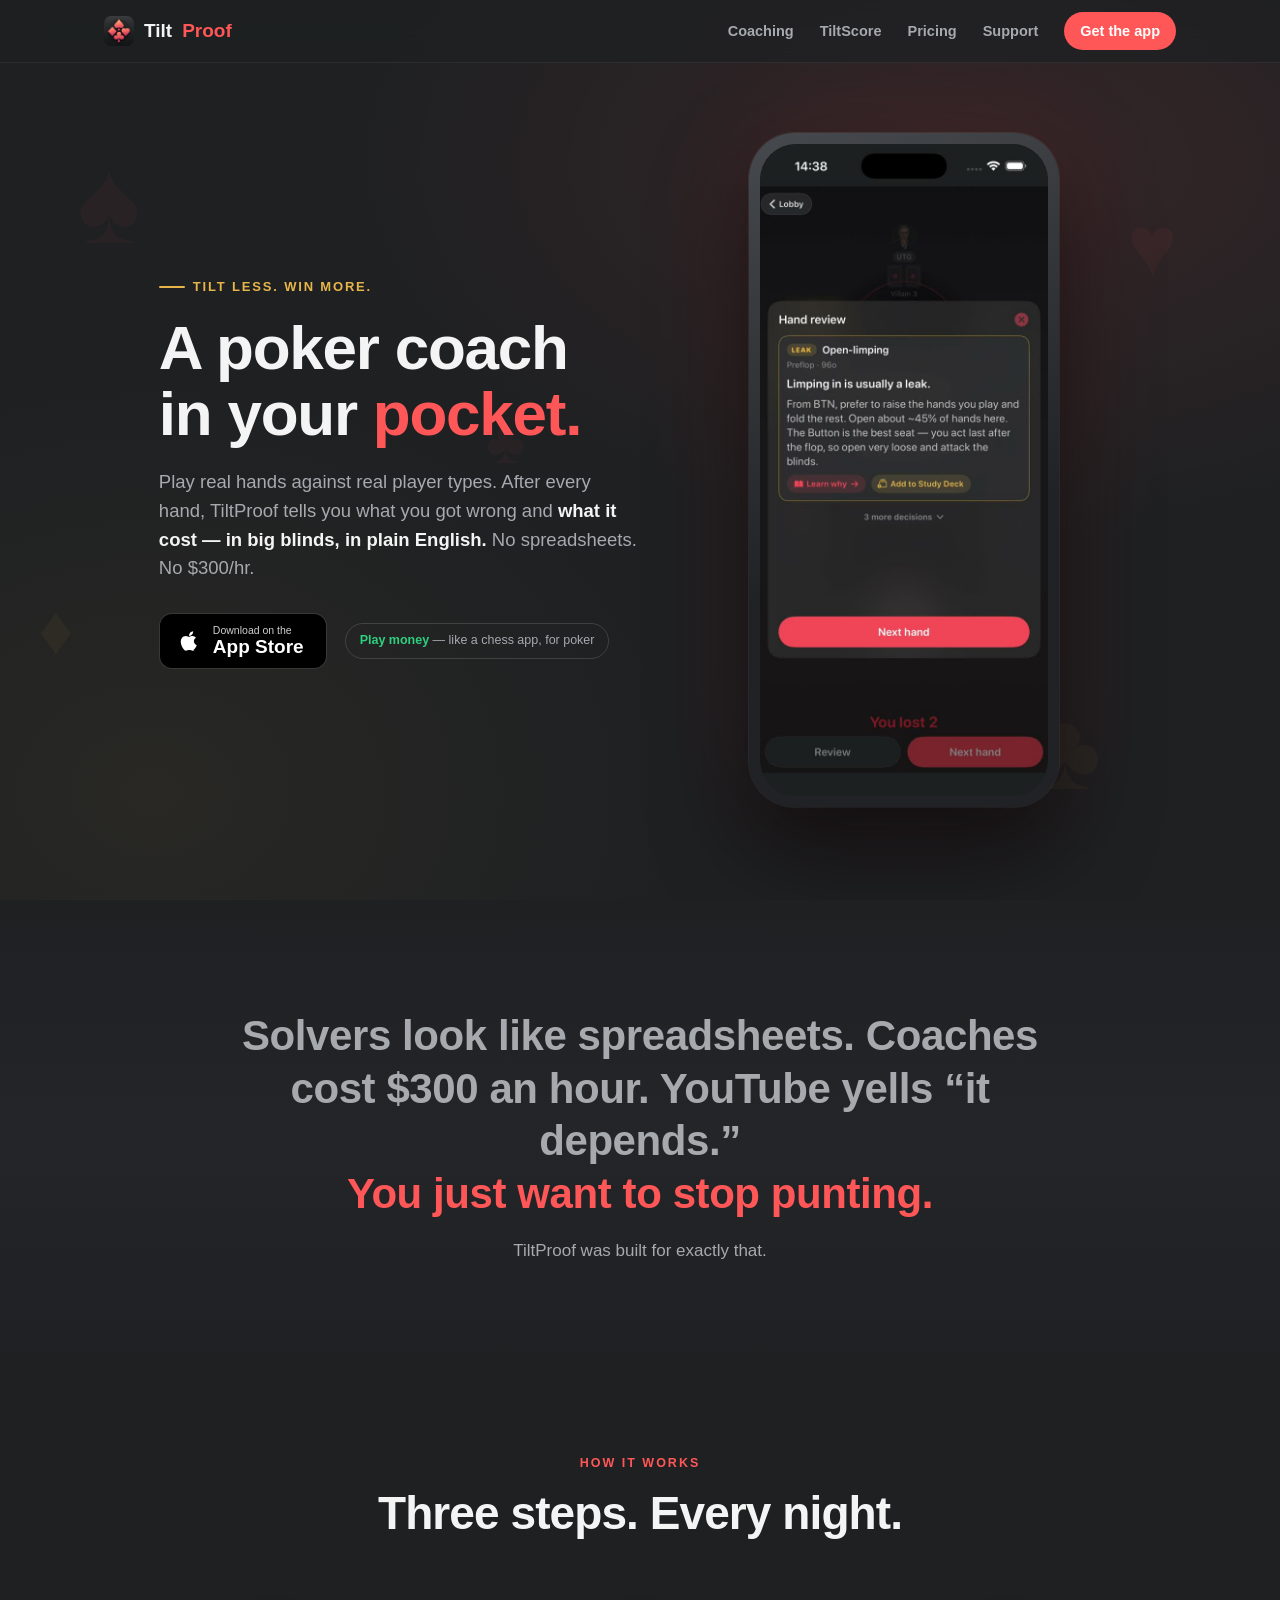
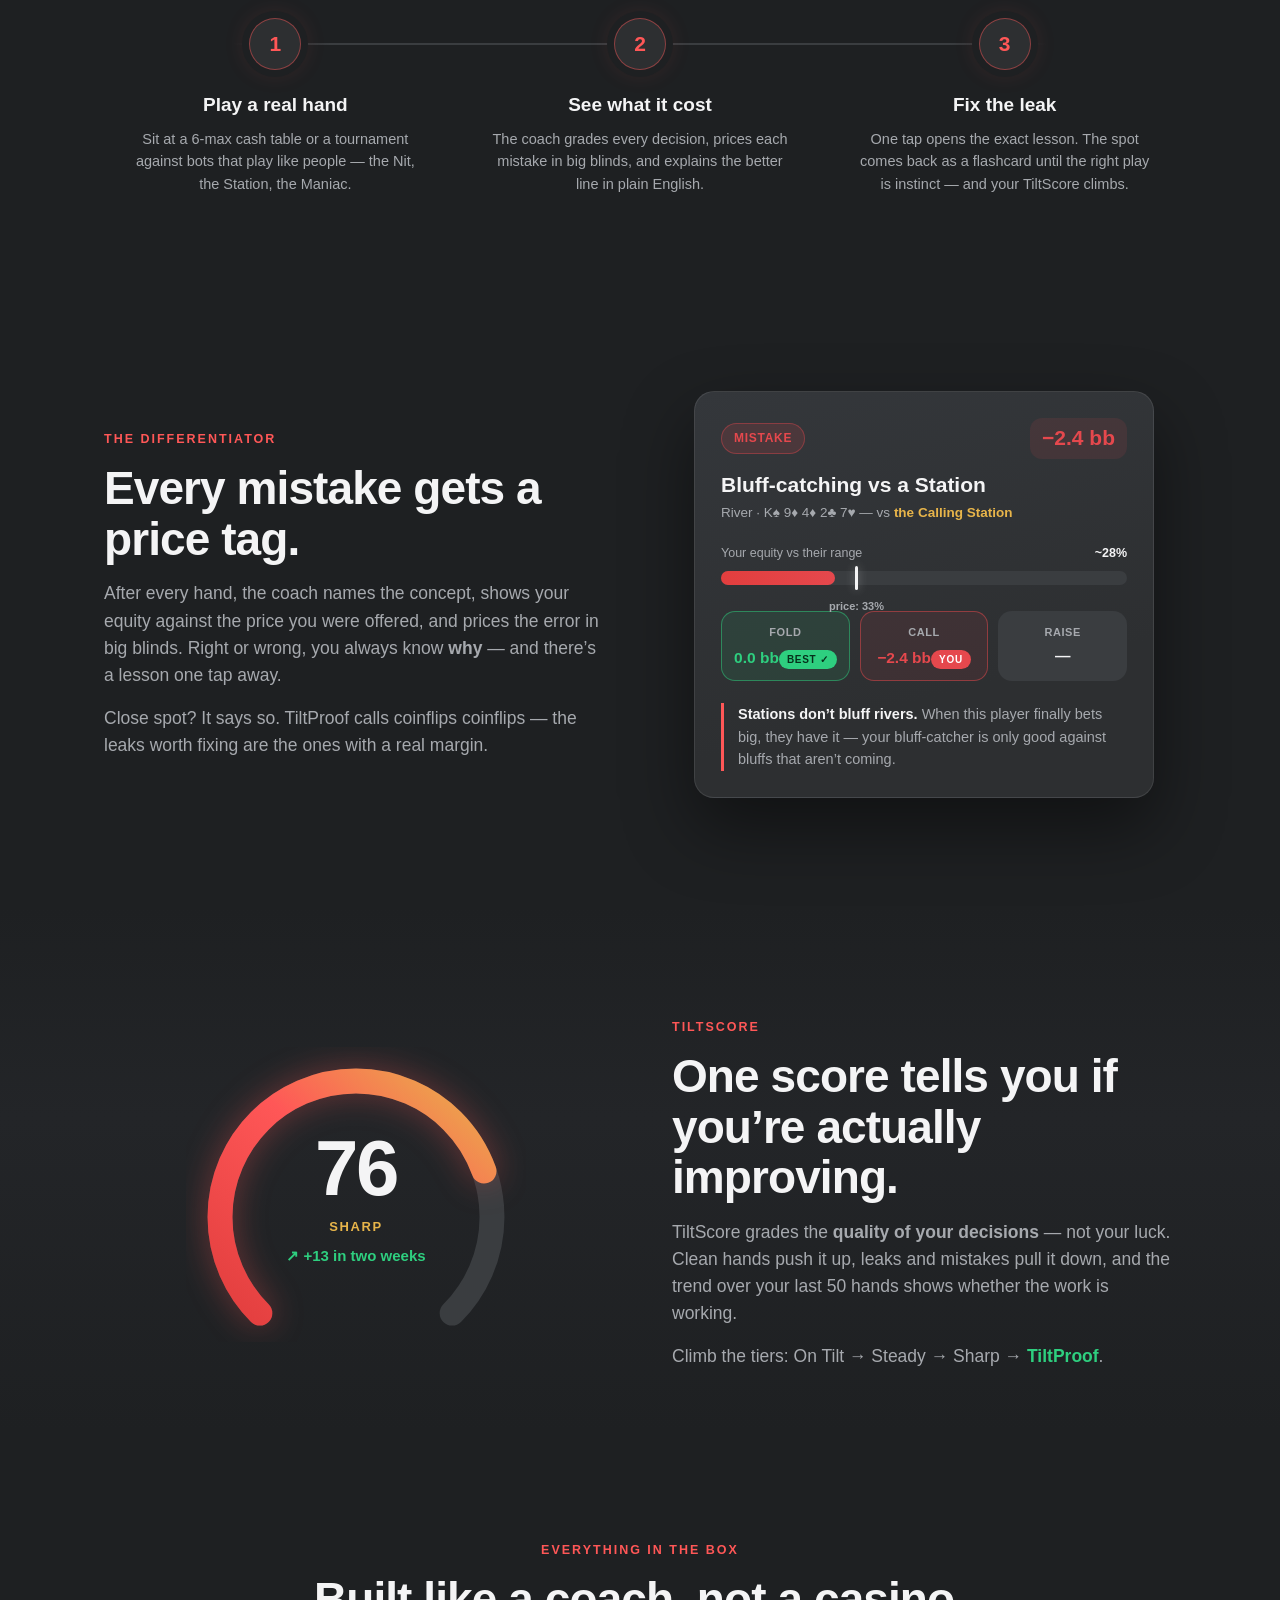
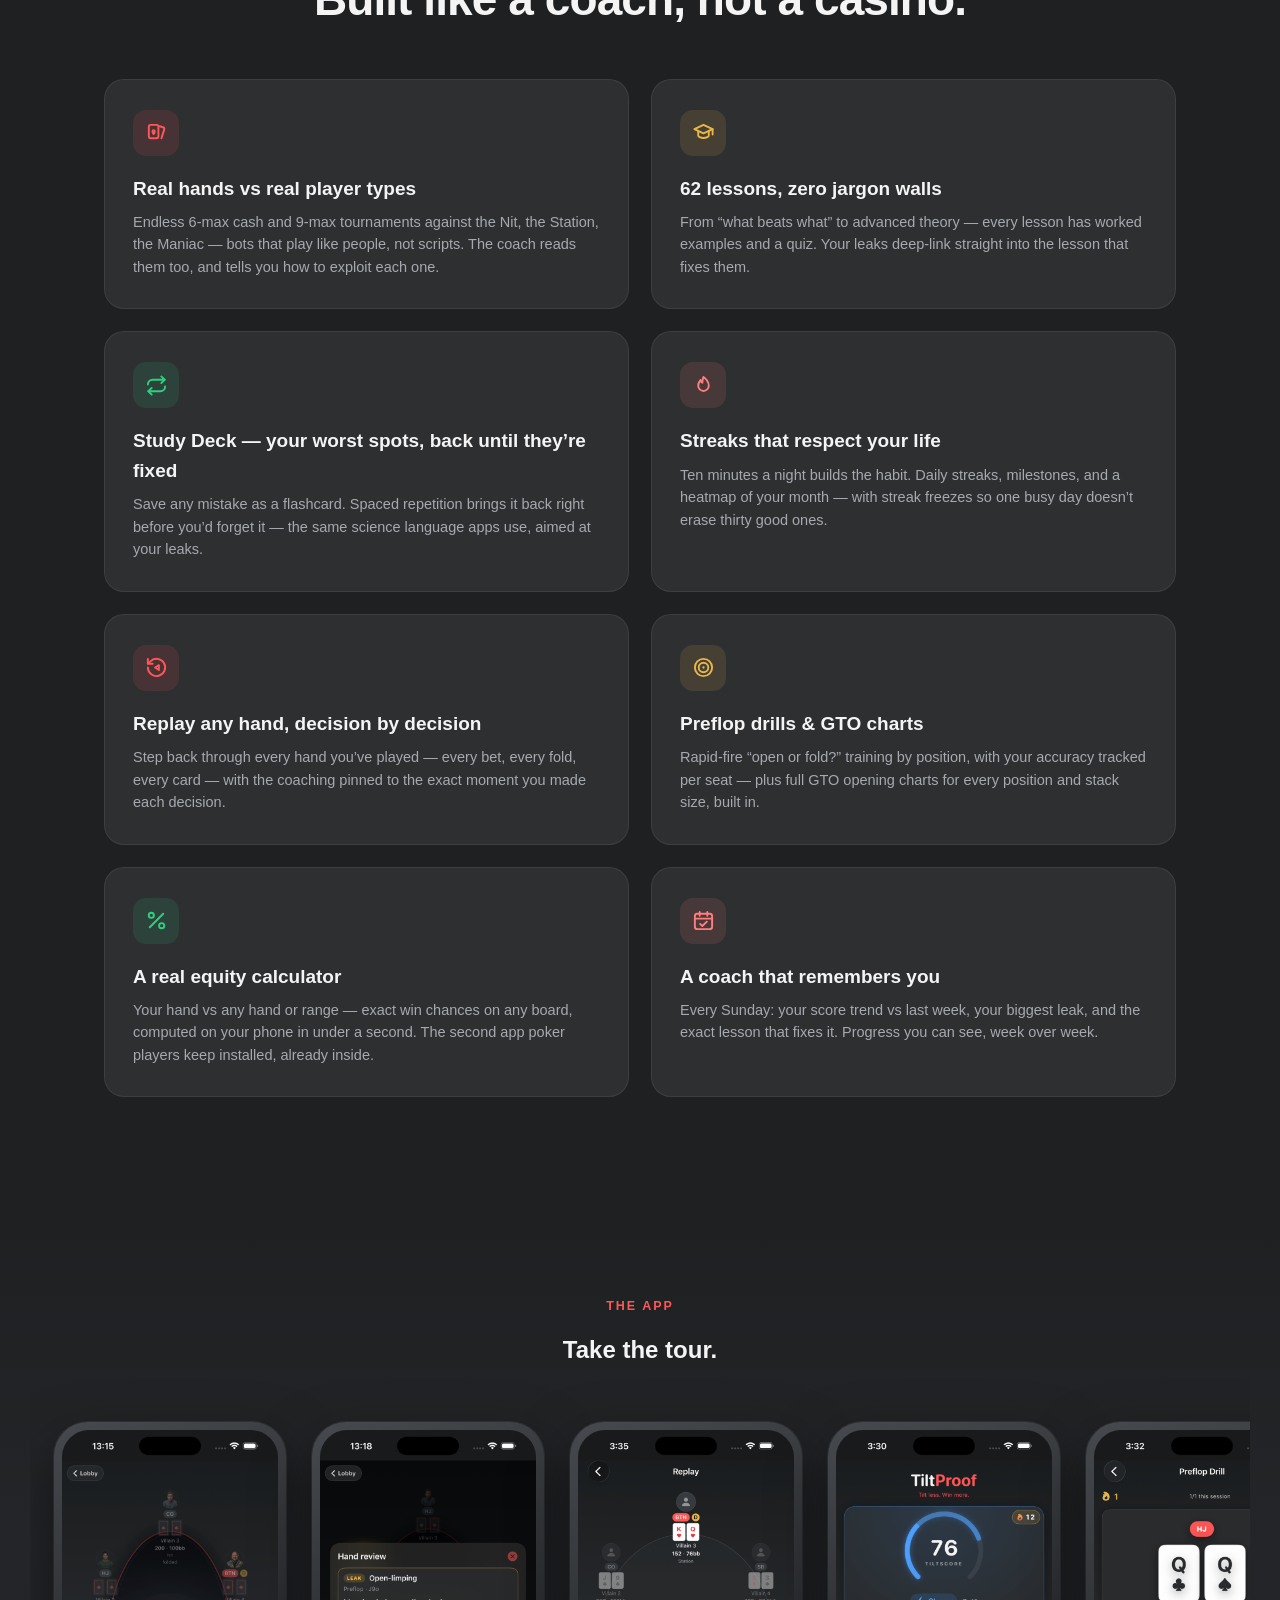
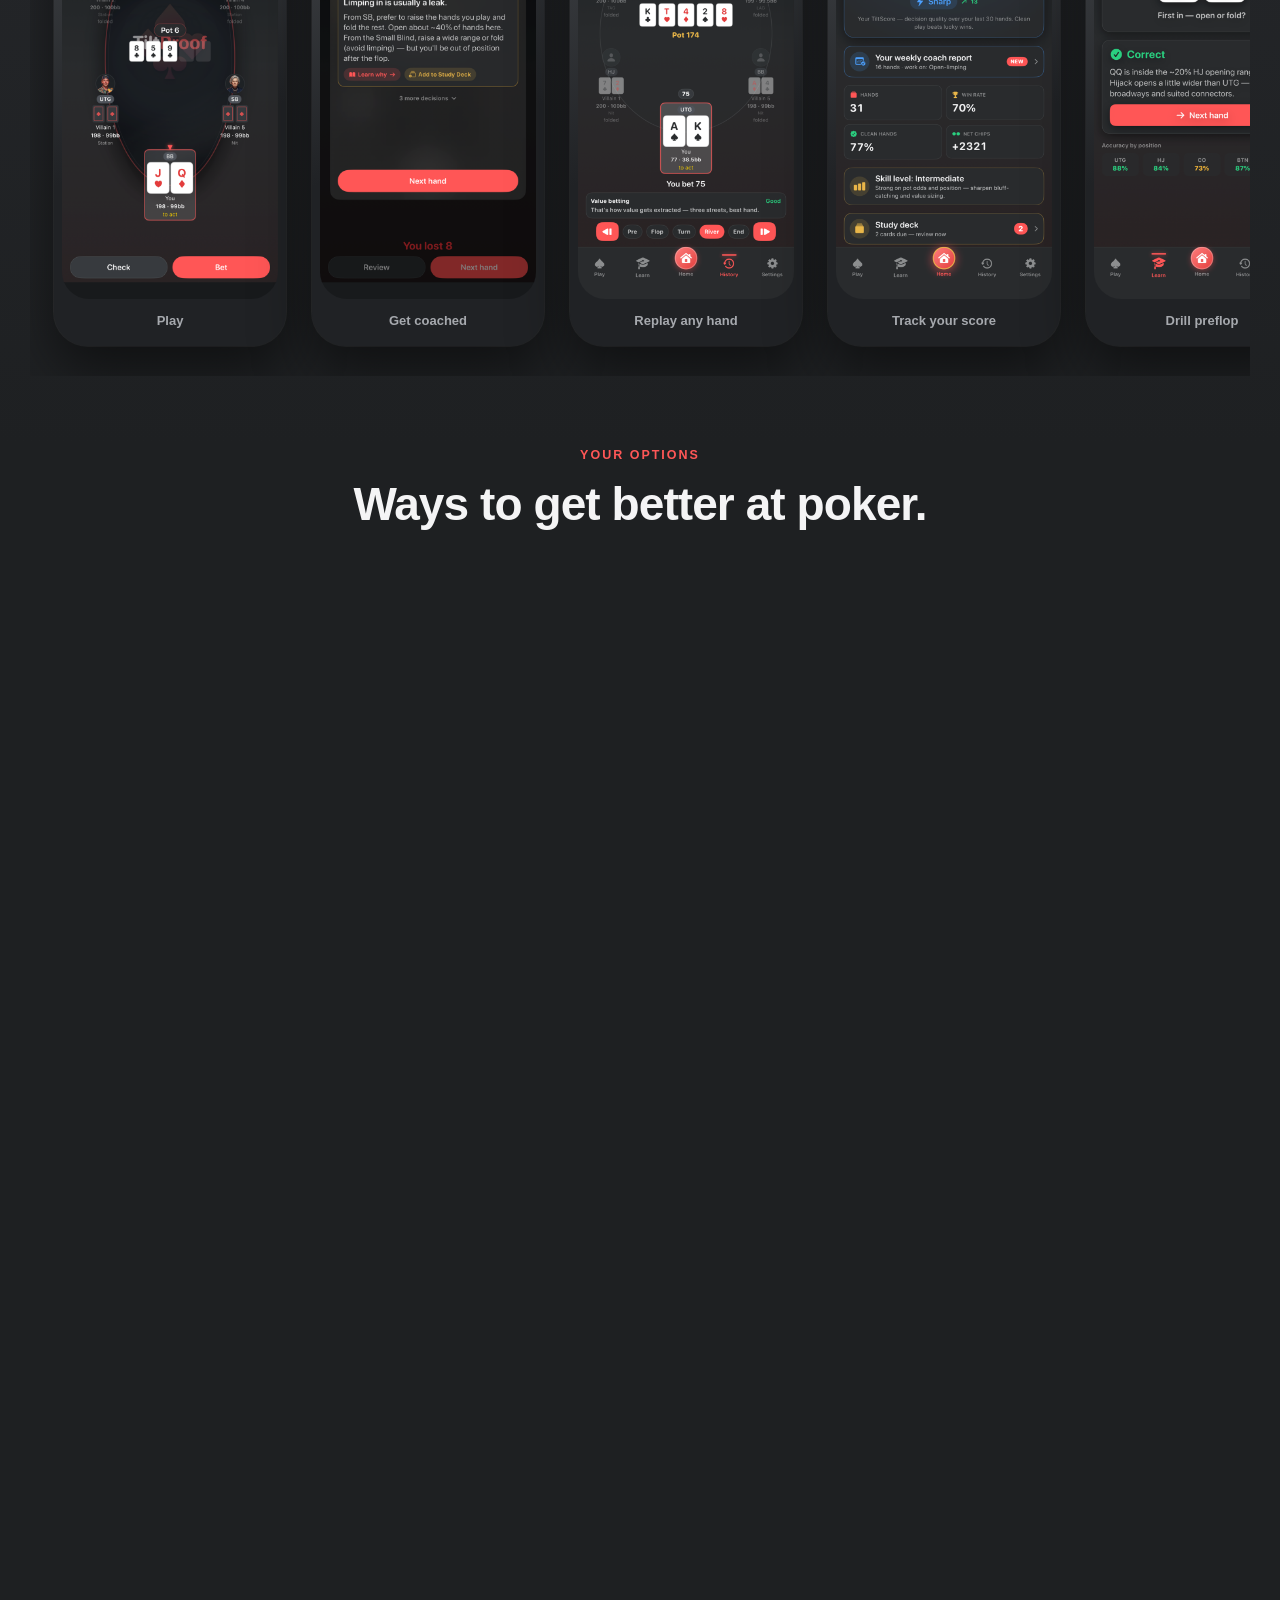
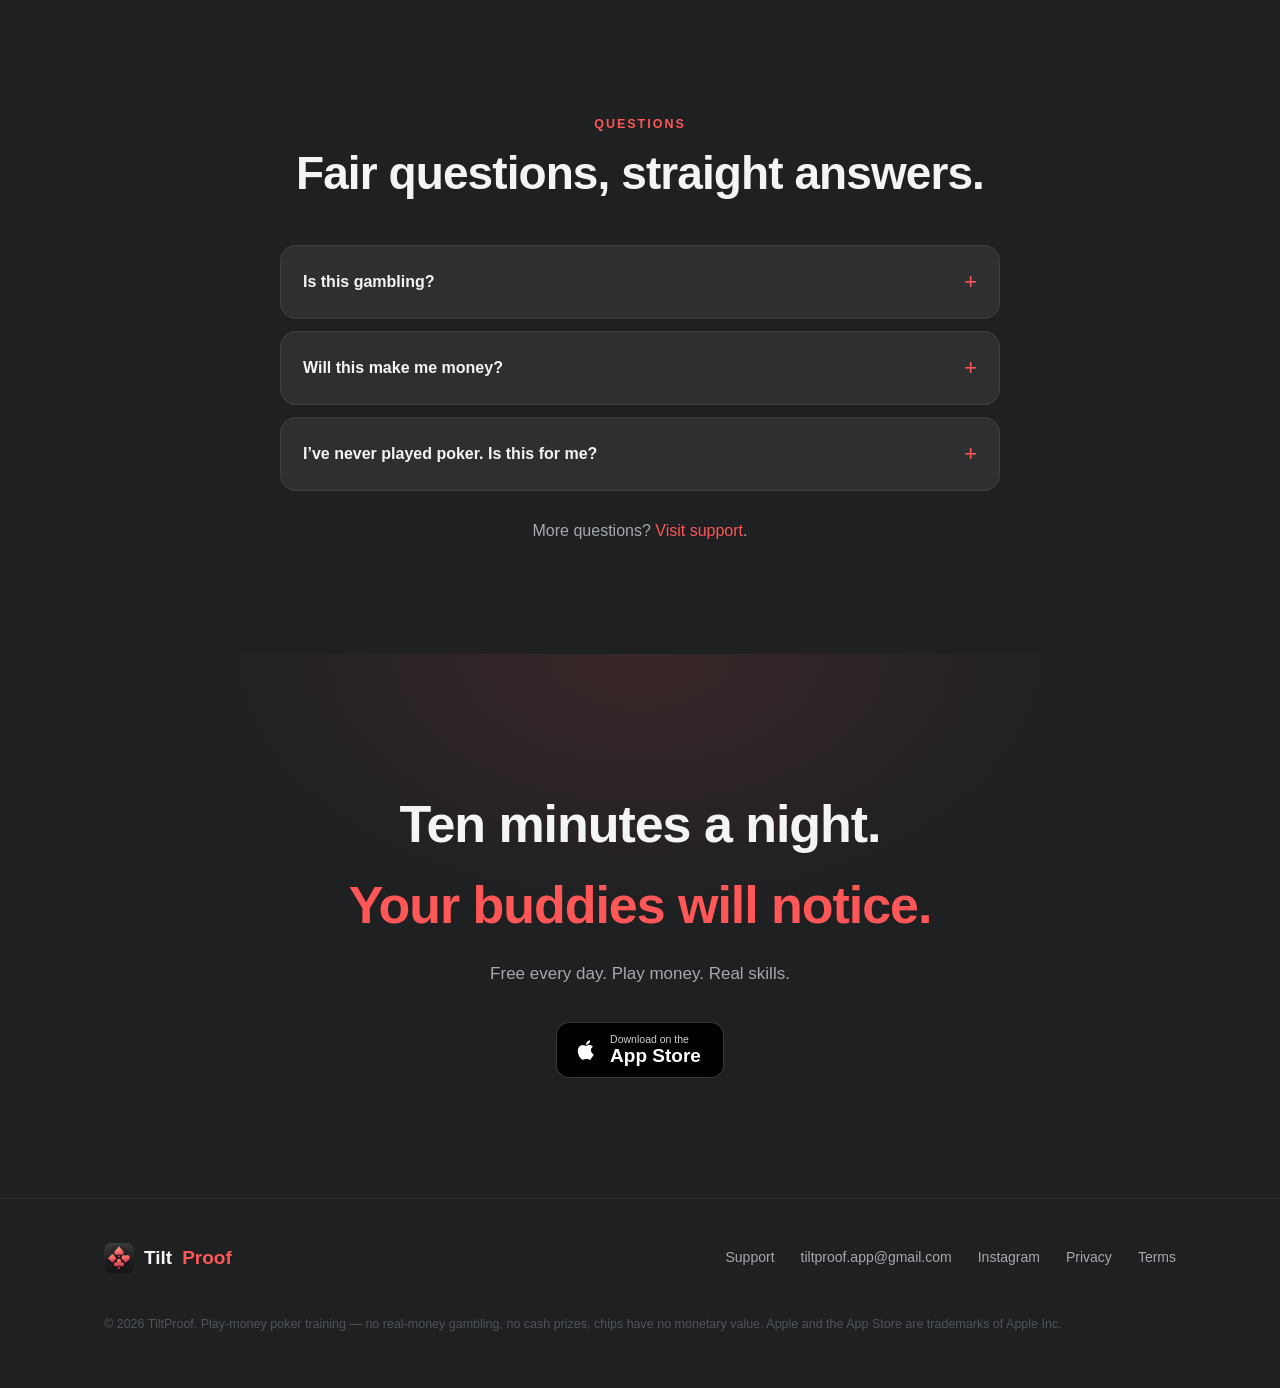
==== commit 9b01cfa1: "LAUNCH: point App Store badges at live listing (id6786891736) + enable smart banner Co-Authored-By: " ====
--- a/index.html
+++ b/index.html
@@ -14,7 +14,7 @@
 <meta name="theme-color" content="#1e2022">
 <link rel="icon" href="assets/icon.png">
 <link rel="apple-touch-icon" href="assets/icon.png">
-<!-- TODO at launch: <meta name="apple-itunes-app" content="app-id=APPSTORE_ID"> -->
+<meta name="apple-itunes-app" content="app-id=6786891736">
 <link rel="stylesheet" href="style.css?v=20260712">
 </head>
 <body>
@@ -46,7 +46,7 @@
       <h1 class="reveal" style="--d:.08s">A poker coach<br>in your <em>pocket.</em></h1>
       <p class="sub reveal" style="--d:.16s">Play real hands against real player types. After every hand, TiltProof tells you what you got wrong and <strong>what it cost — in big blinds, in plain English.</strong> No spreadsheets. No $300/hr.</p>
       <div class="store-row reveal" style="--d:.24s" id="get">
-        <a class="store-badge" href="#" aria-label="Download on the App Store">
+        <a class="store-badge" href="https://apps.apple.com/app/tiltproof-poker-coach/id6786891736" aria-label="Download on the App Store">
           <svg viewBox="0 0 24 24" fill="#fff" aria-hidden="true"><path d="M17.05 20.28c-.98.95-2.05.8-3.08.35-1.09-.46-2.09-.48-3.24 0-1.44.62-2.2.44-3.06-.35C2.79 15.25 3.51 7.59 9.05 7.31c1.35.07 2.29.74 3.08.8.94-.19 1.84-.86 3.05-.78 1.46.12 2.55.7 3.28 1.74-3.01 1.8-2.29 5.77.73 6.93-.65 1.62-1.5 3.22-3.14 4.28zM12.03 7.25c-.15-2.23 1.66-4.07 3.74-4.25.29 2.58-2.34 4.5-3.74 4.25z"/></svg>
           <span class="txt"><small>Download on the</small><span>App Store</span></span>
         </a>
@@ -331,7 +331,7 @@
     <h2 class="reveal">Ten minutes a night.<br><em>Your buddies will notice.</em></h2>
     <p class="reveal" style="--d:.1s">Free every day. Play money. Real skills.</p>
     <div class="reveal" style="--d:.18s">
-      <a class="store-badge" href="#" aria-label="Download on the App Store" style="display:inline-flex">
+      <a class="store-badge" href="https://apps.apple.com/app/tiltproof-poker-coach/id6786891736" aria-label="Download on the App Store" style="display:inline-flex">
         <svg viewBox="0 0 24 24" fill="#fff" aria-hidden="true"><path d="M17.05 20.28c-.98.95-2.05.8-3.08.35-1.09-.46-2.09-.48-3.24 0-1.44.62-2.2.44-3.06-.35C2.79 15.25 3.51 7.59 9.05 7.31c1.35.07 2.29.74 3.08.8.94-.19 1.84-.86 3.05-.78 1.46.12 2.55.7 3.28 1.74-3.01 1.8-2.29 5.77.73 6.93-.65 1.62-1.5 3.22-3.14 4.28zM12.03 7.25c-.15-2.23 1.66-4.07 3.74-4.25.29 2.58-2.34 4.5-3.74 4.25z"/></svg>
         <span class="txt"><small>Download on the</small><span>App Store</span></span>
       </a>
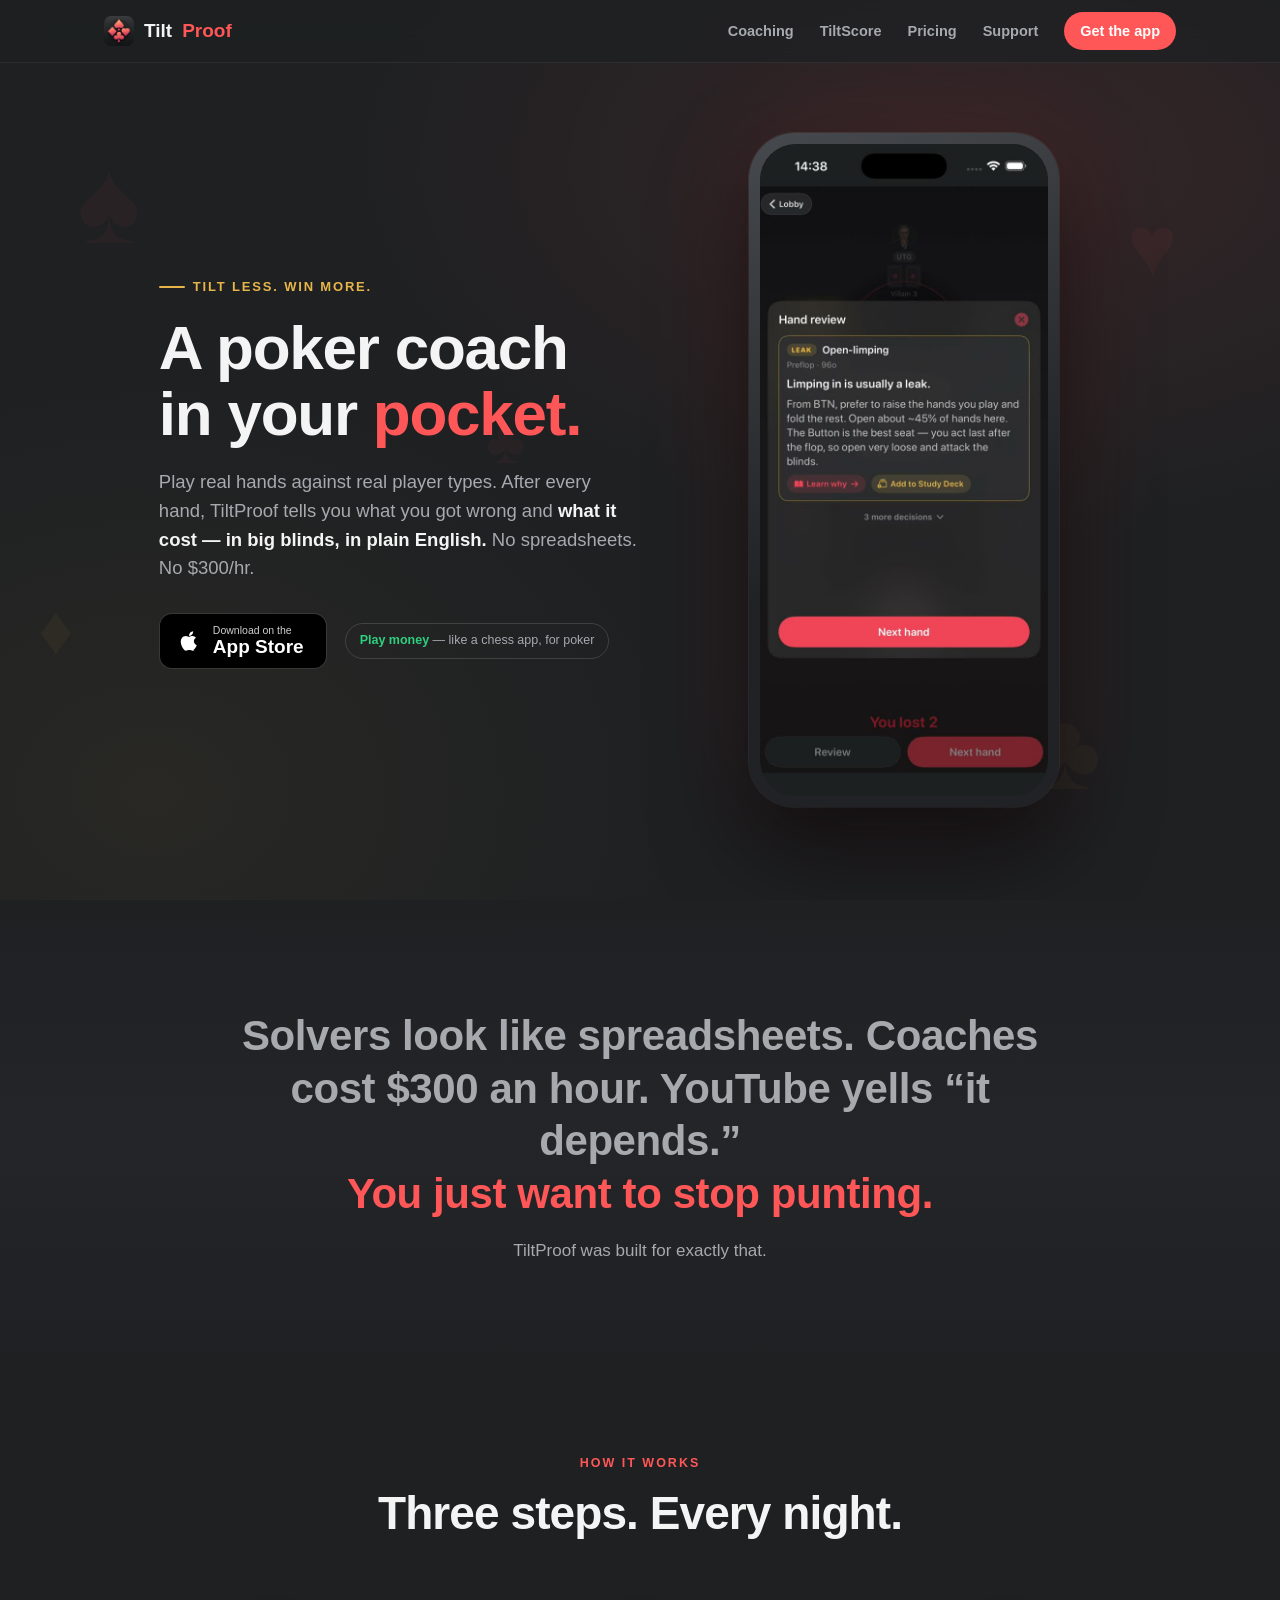
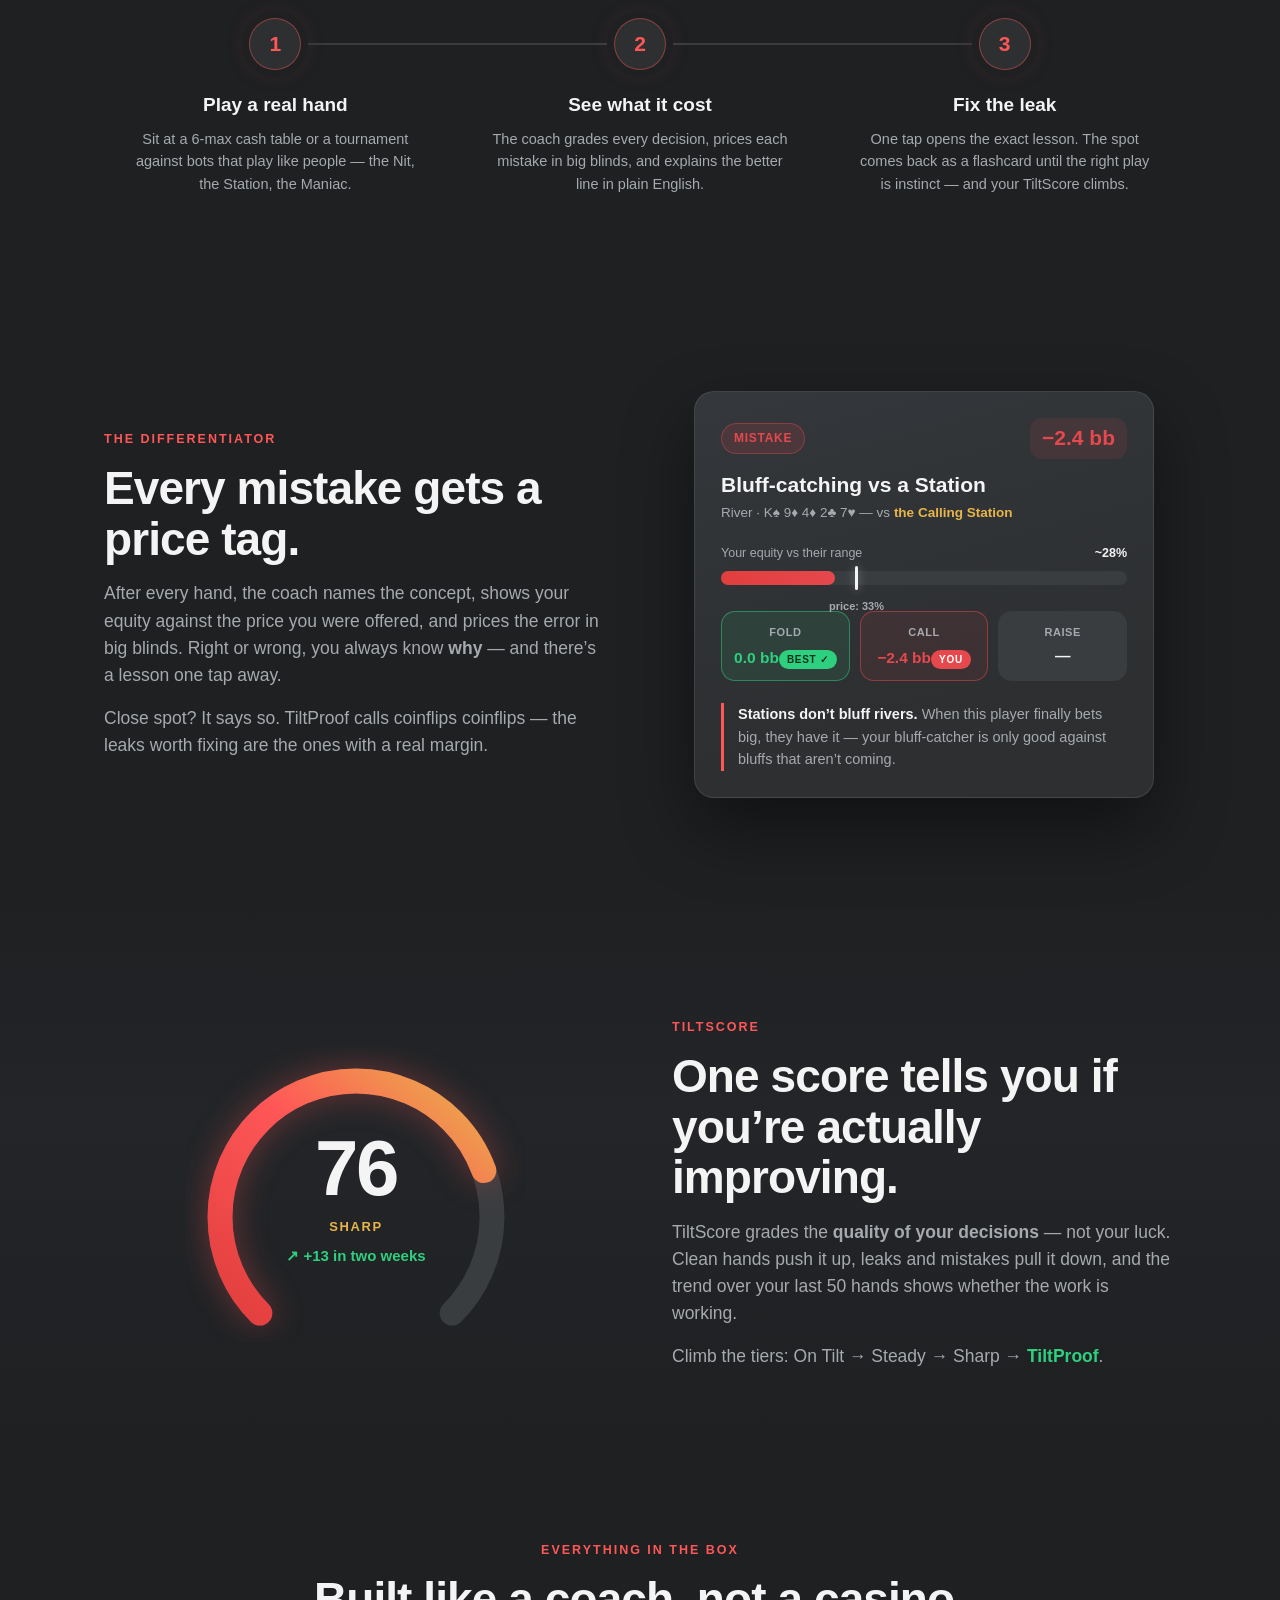
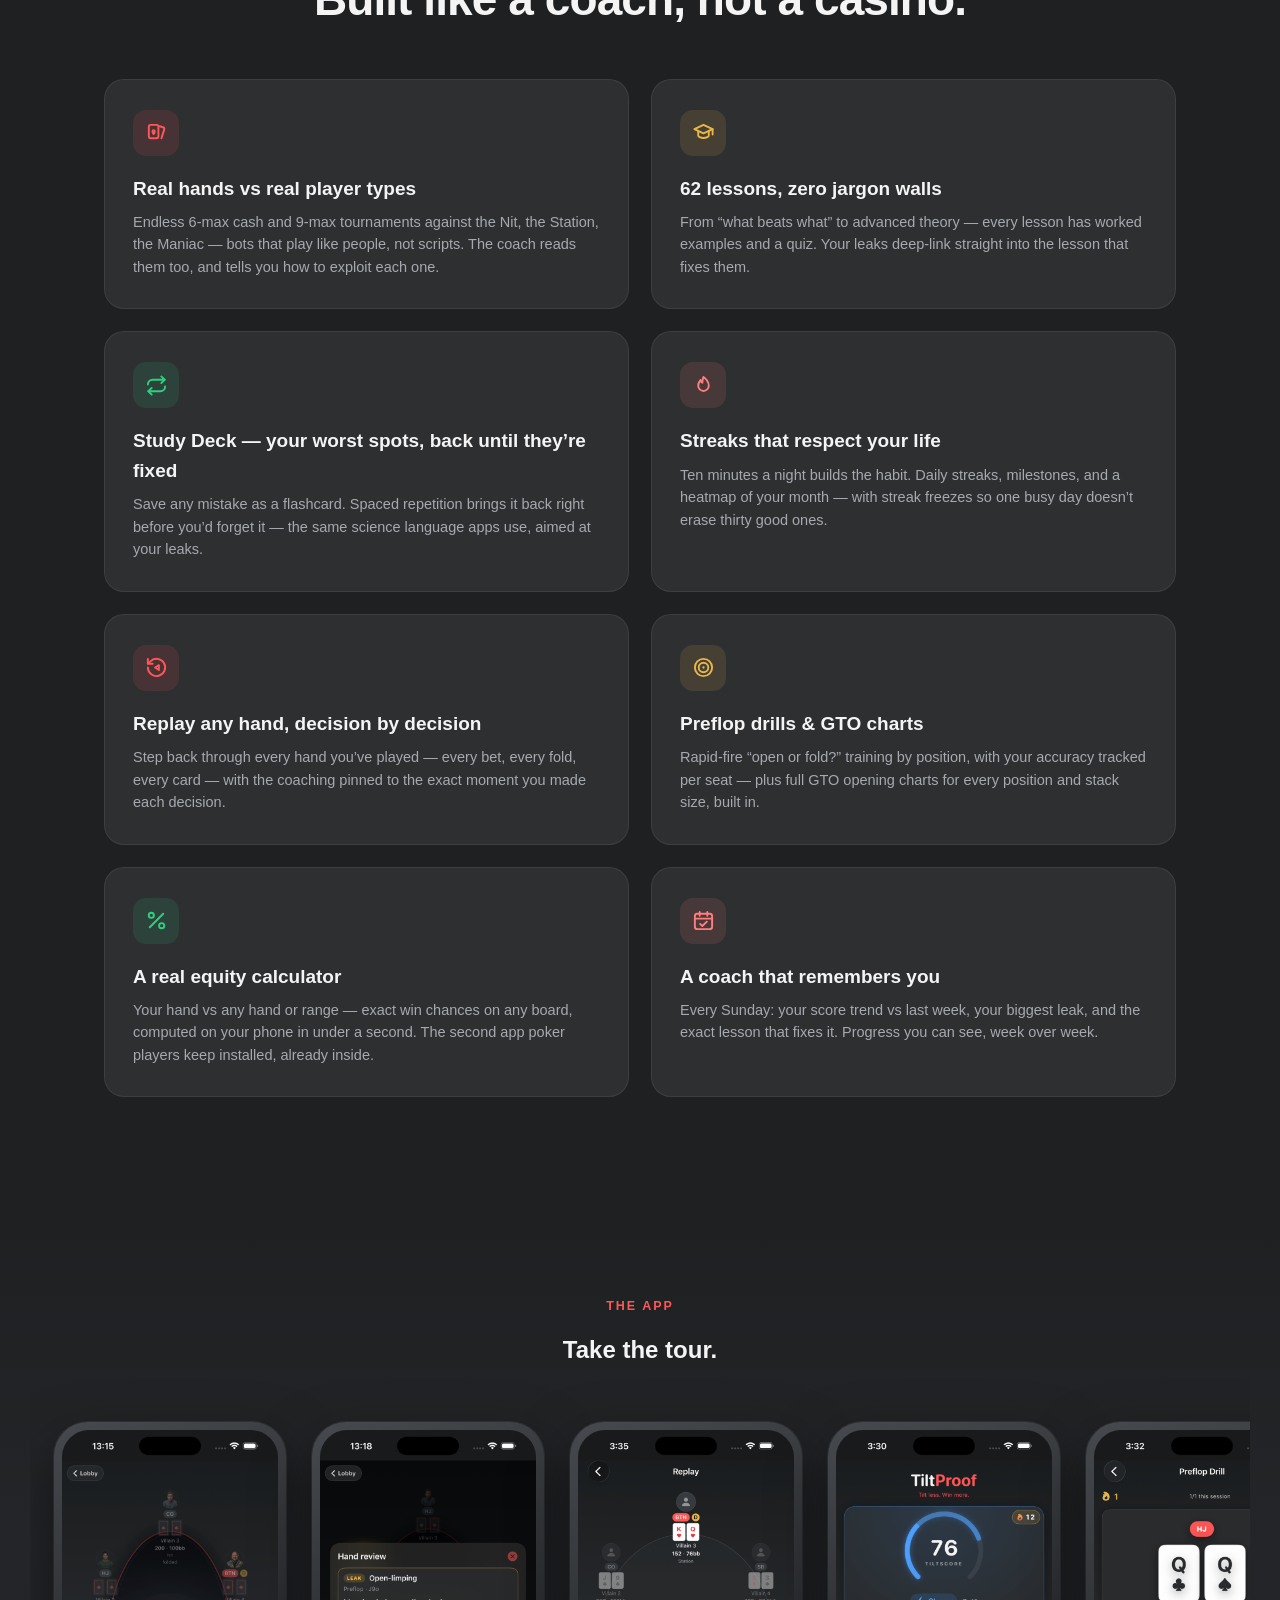
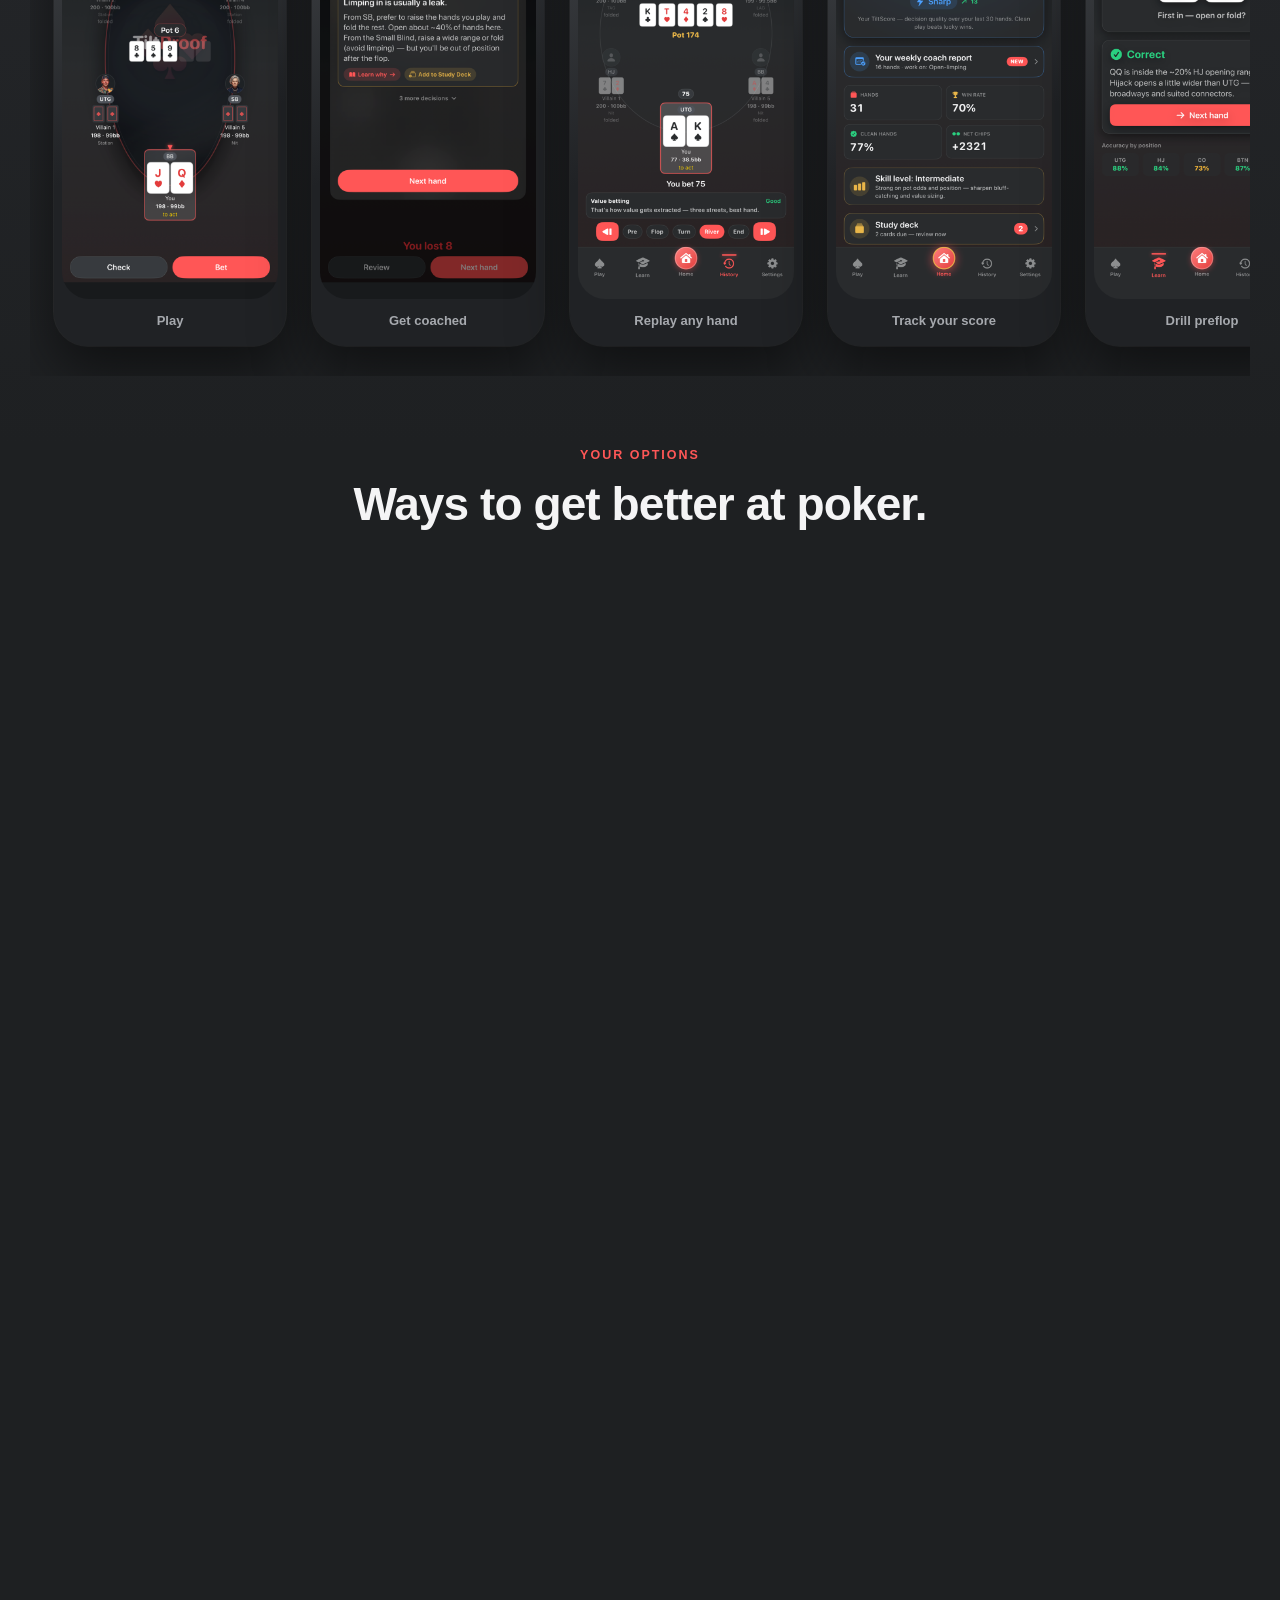
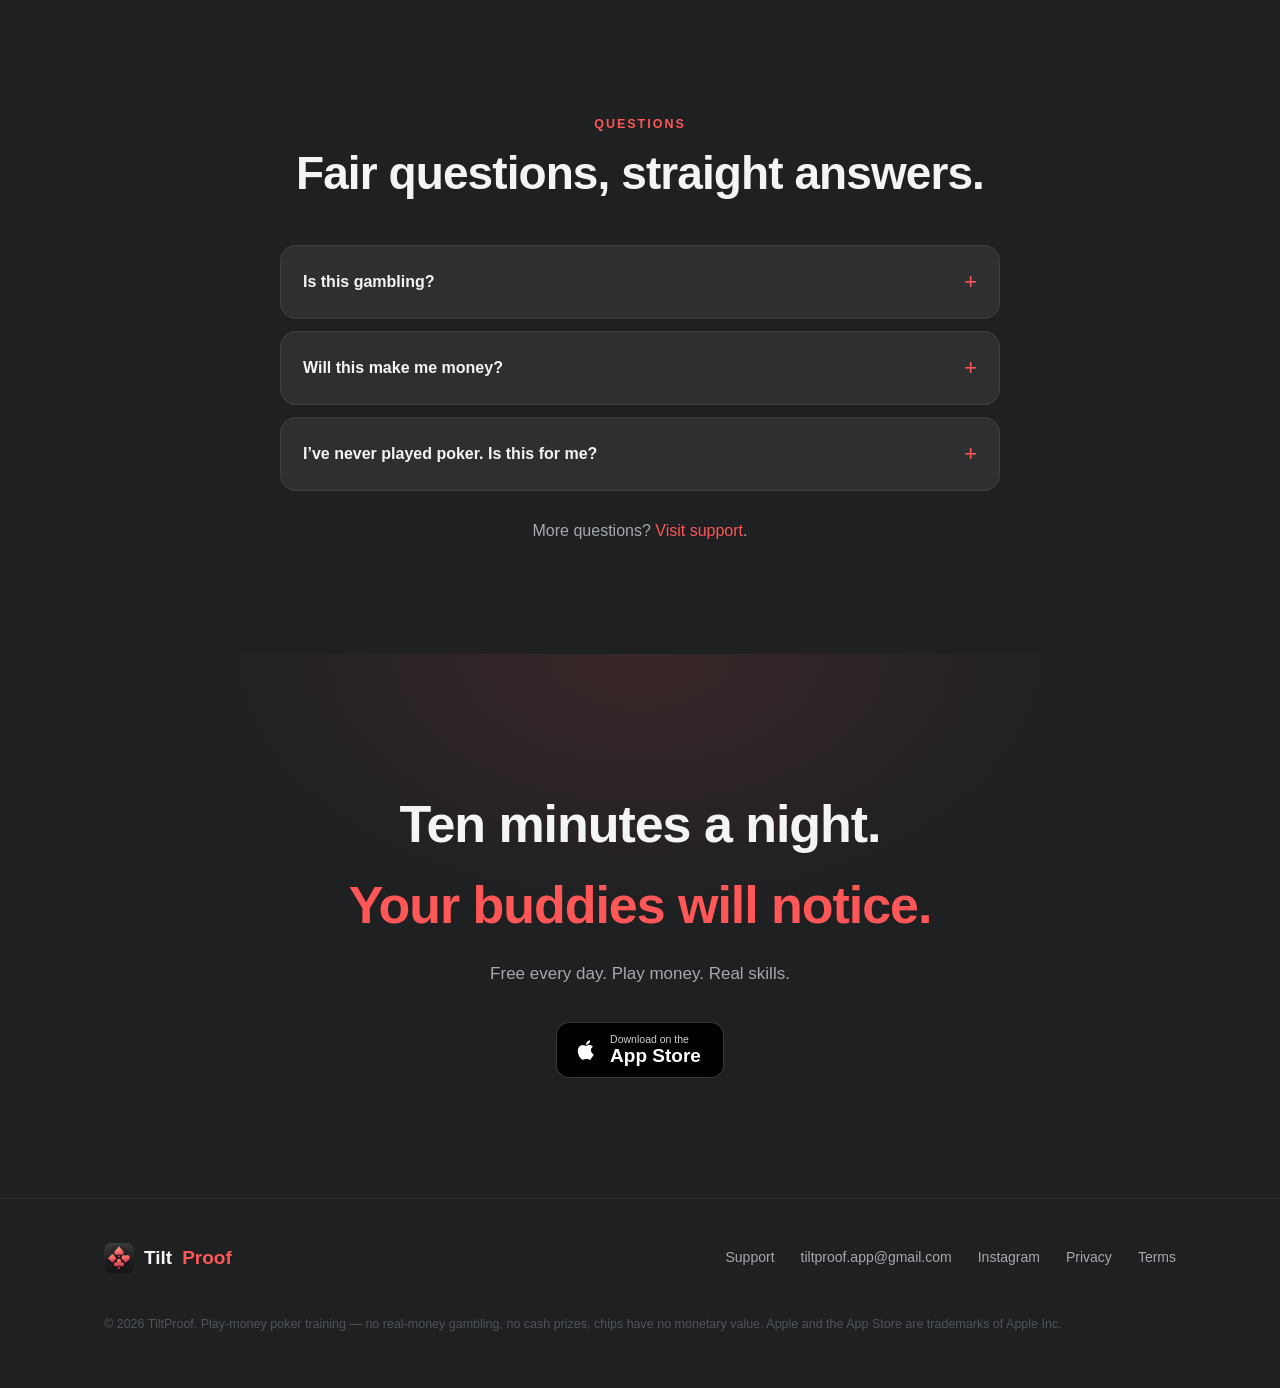
==== commit 899e0c32: "SEO/sharing: sharp 1200x630 OG card + Twitter card tags + proper favicon set (ico 16/32/48 at root, " ====
--- a/index.html
+++ b/index.html
@@ -7,13 +7,22 @@
 <meta name="description" content="TiltProof reviews every poker hand you play and tells you what each mistake cost — in plain English. Play money, real skills. A fundamentals coach, not a solver.">
 <meta property="og:title" content="TiltProof — Tilt less. Win more.">
 <meta property="og:description" content="A poker coach in your pocket. Every hand reviewed, every mistake priced in big blinds. Play money, real skills.">
-<meta property="og:image" content="https://gettiltproof.app/assets/icon.png">
+<meta property="og:image" content="https://gettiltproof.app/assets/og-card.png">
+<meta property="og:image:width" content="1200">
+<meta property="og:image:height" content="630">
 <meta property="og:type" content="website">
 <meta property="og:url" content="https://gettiltproof.app/">
+<meta name="twitter:card" content="summary_large_image">
+<meta name="twitter:title" content="TiltProof — Tilt less. Win more.">
+<meta name="twitter:description" content="A poker coach in your pocket. Every hand reviewed, every mistake priced in big blinds. Play money, real skills.">
+<meta name="twitter:image" content="https://gettiltproof.app/assets/og-card.png">
 <link rel="canonical" href="https://gettiltproof.app/">
 <meta name="theme-color" content="#1e2022">
-<link rel="icon" href="assets/icon.png">
-<link rel="apple-touch-icon" href="assets/icon.png">
+<link rel="icon" href="/favicon.ico" sizes="48x48">
+<link rel="icon" type="image/png" sizes="32x32" href="assets/favicon-32.png">
+<link rel="icon" type="image/png" sizes="96x96" href="assets/favicon-96.png">
+<link rel="icon" type="image/png" sizes="192x192" href="assets/favicon-192.png">
+<link rel="apple-touch-icon" sizes="180x180" href="assets/apple-touch-icon.png">
 <meta name="apple-itunes-app" content="app-id=6786891736">
 <link rel="stylesheet" href="style.css?v=20260712">
 </head>
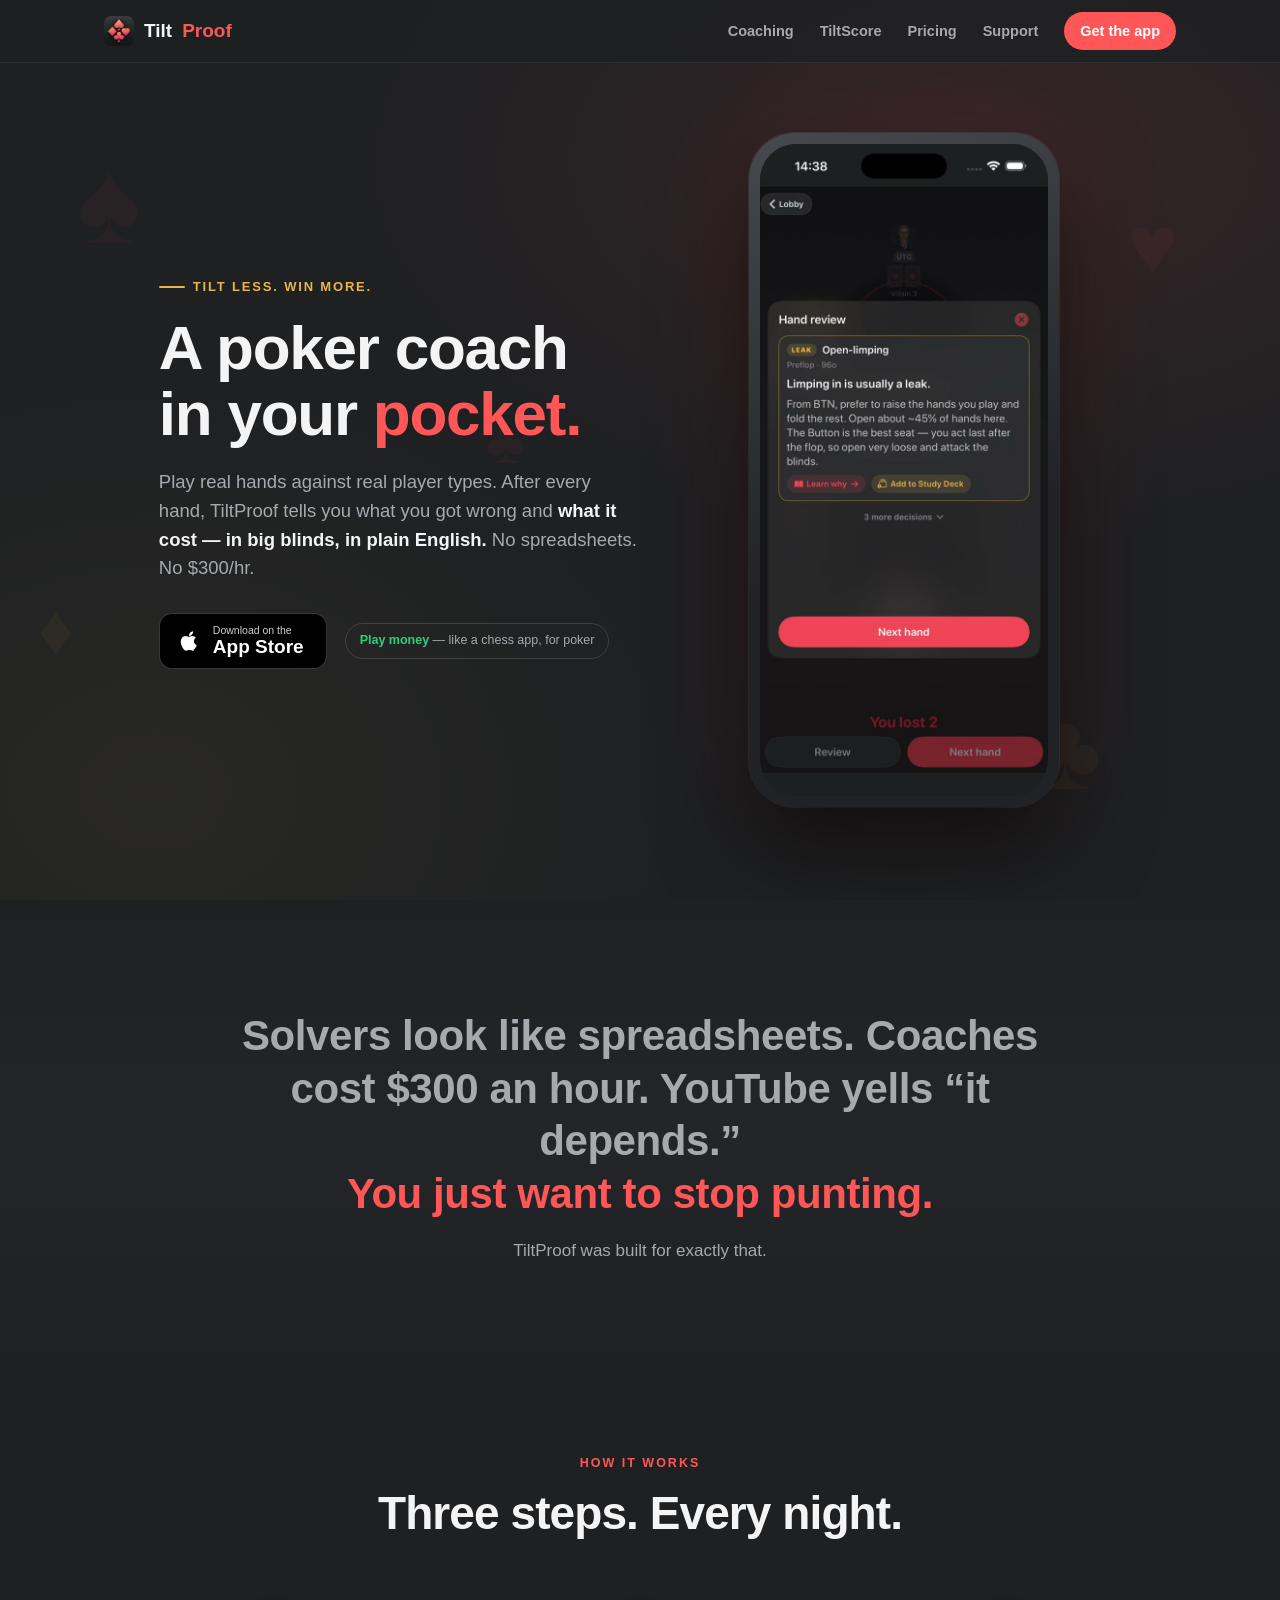
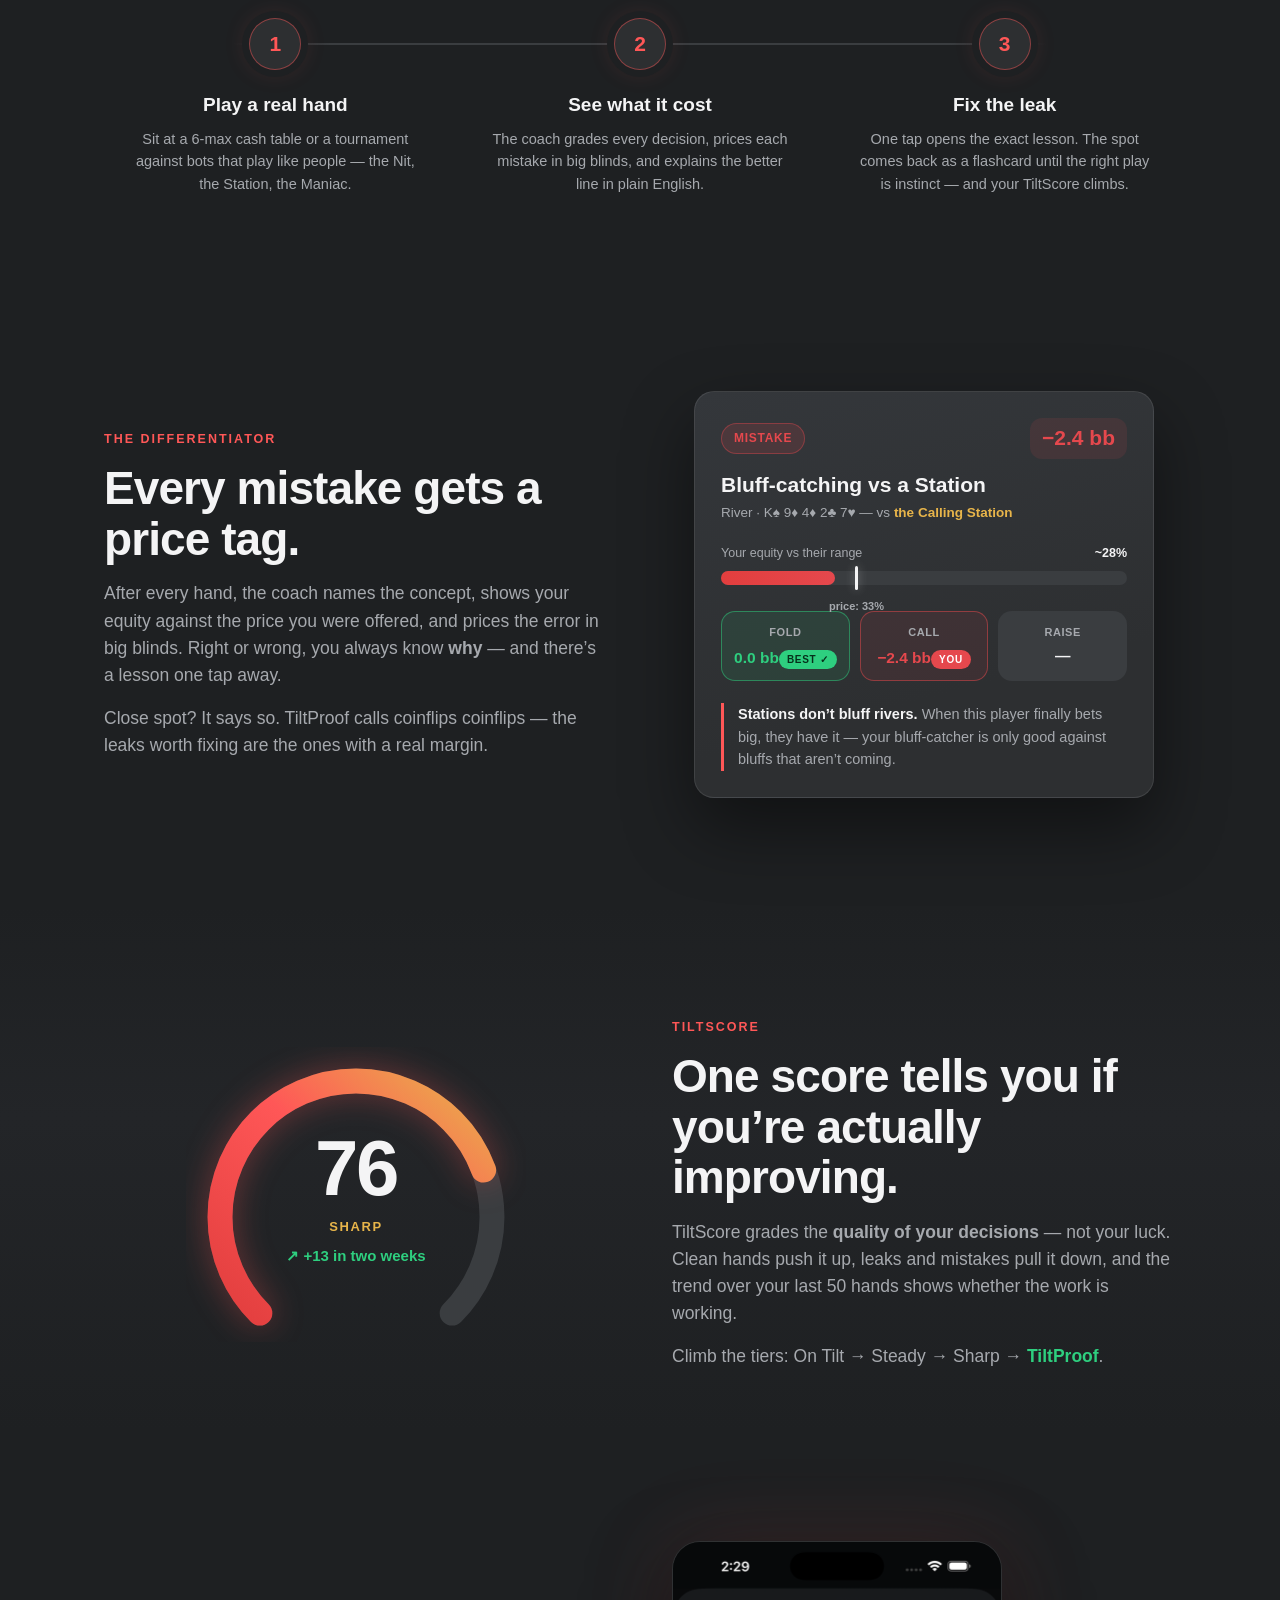
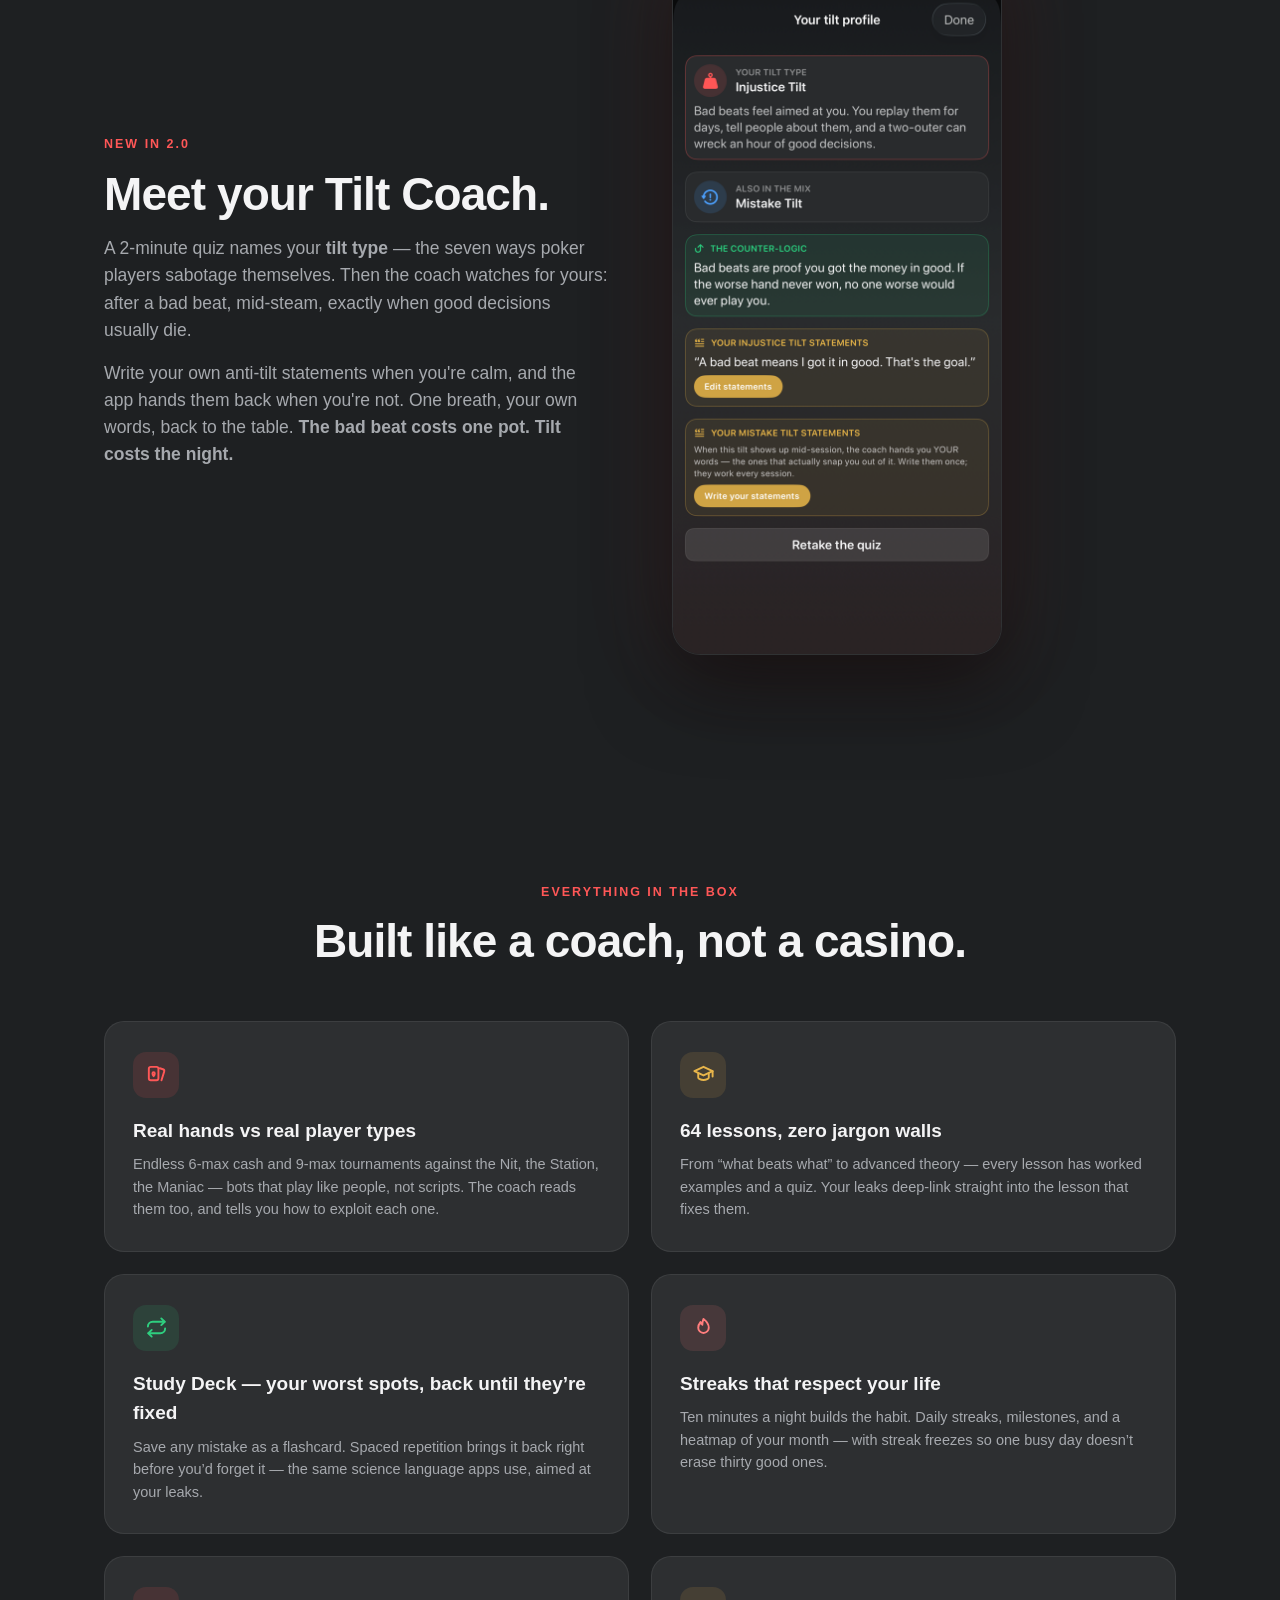
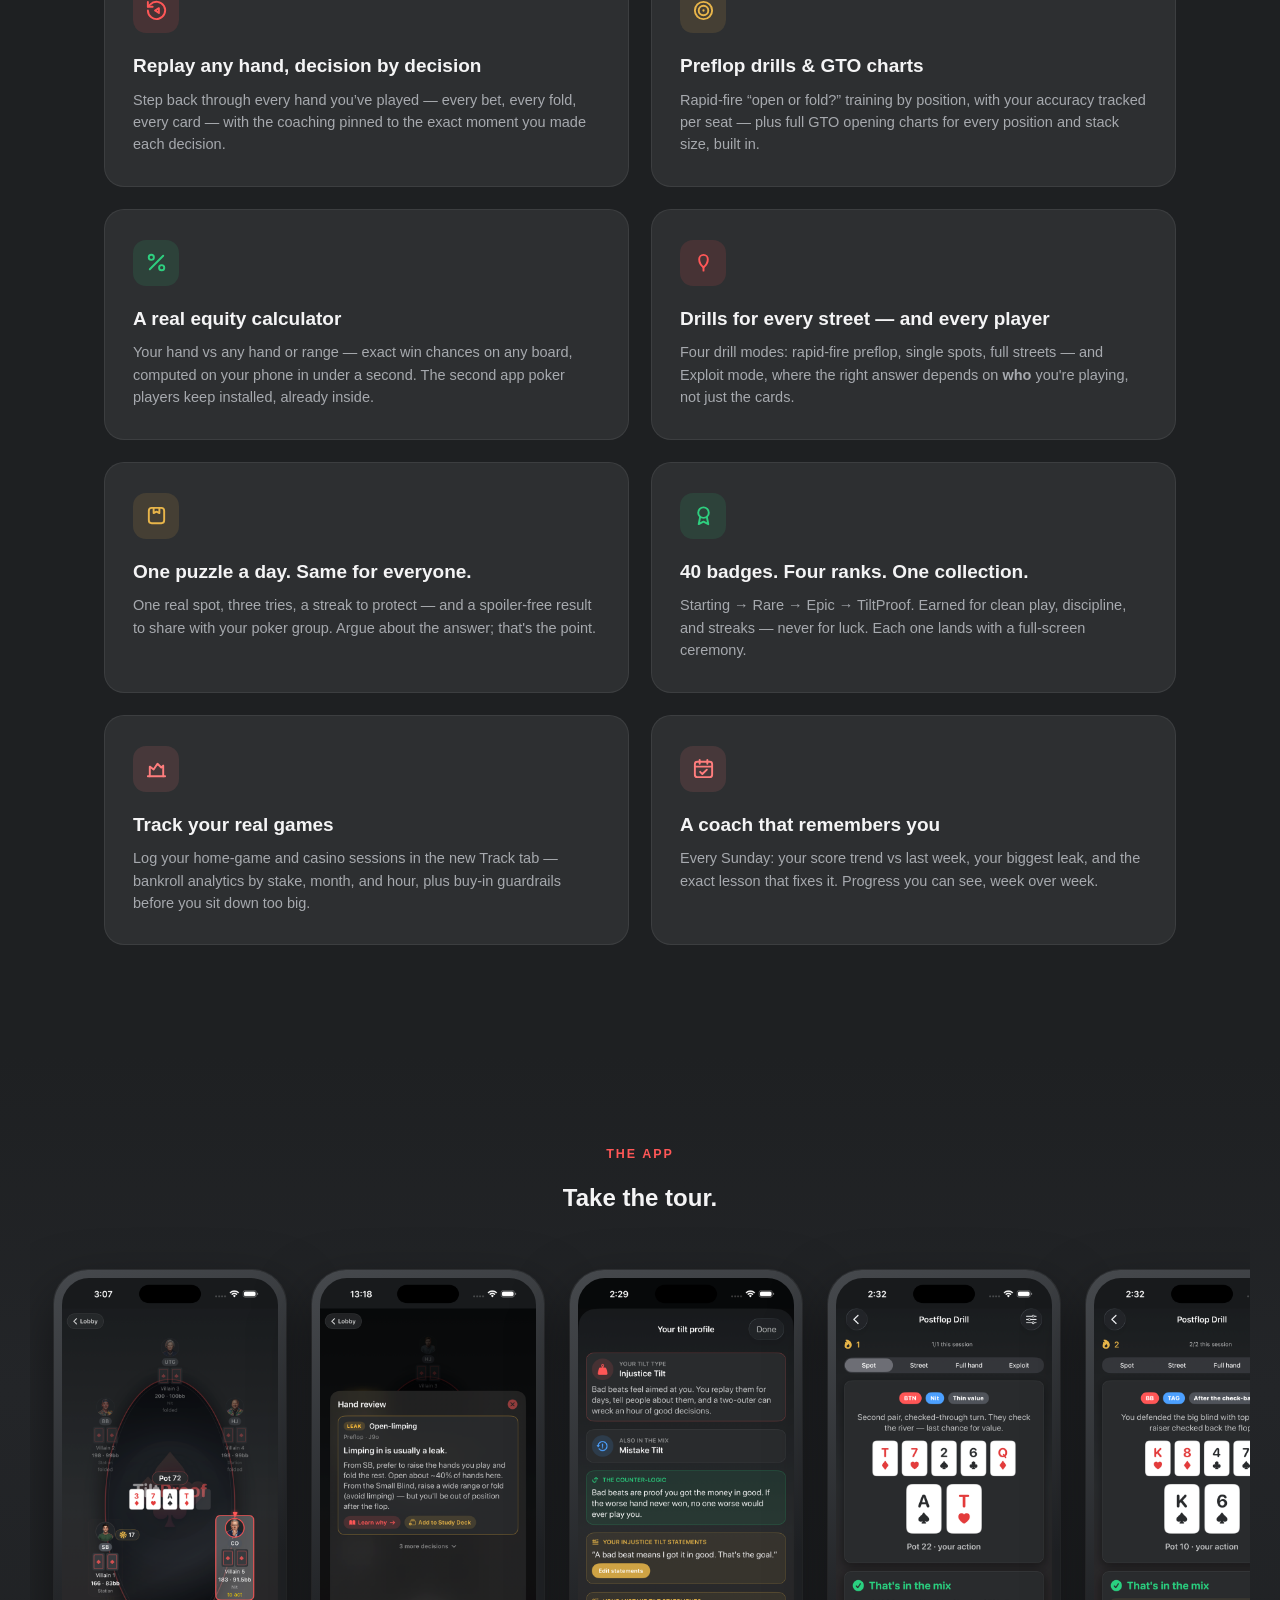
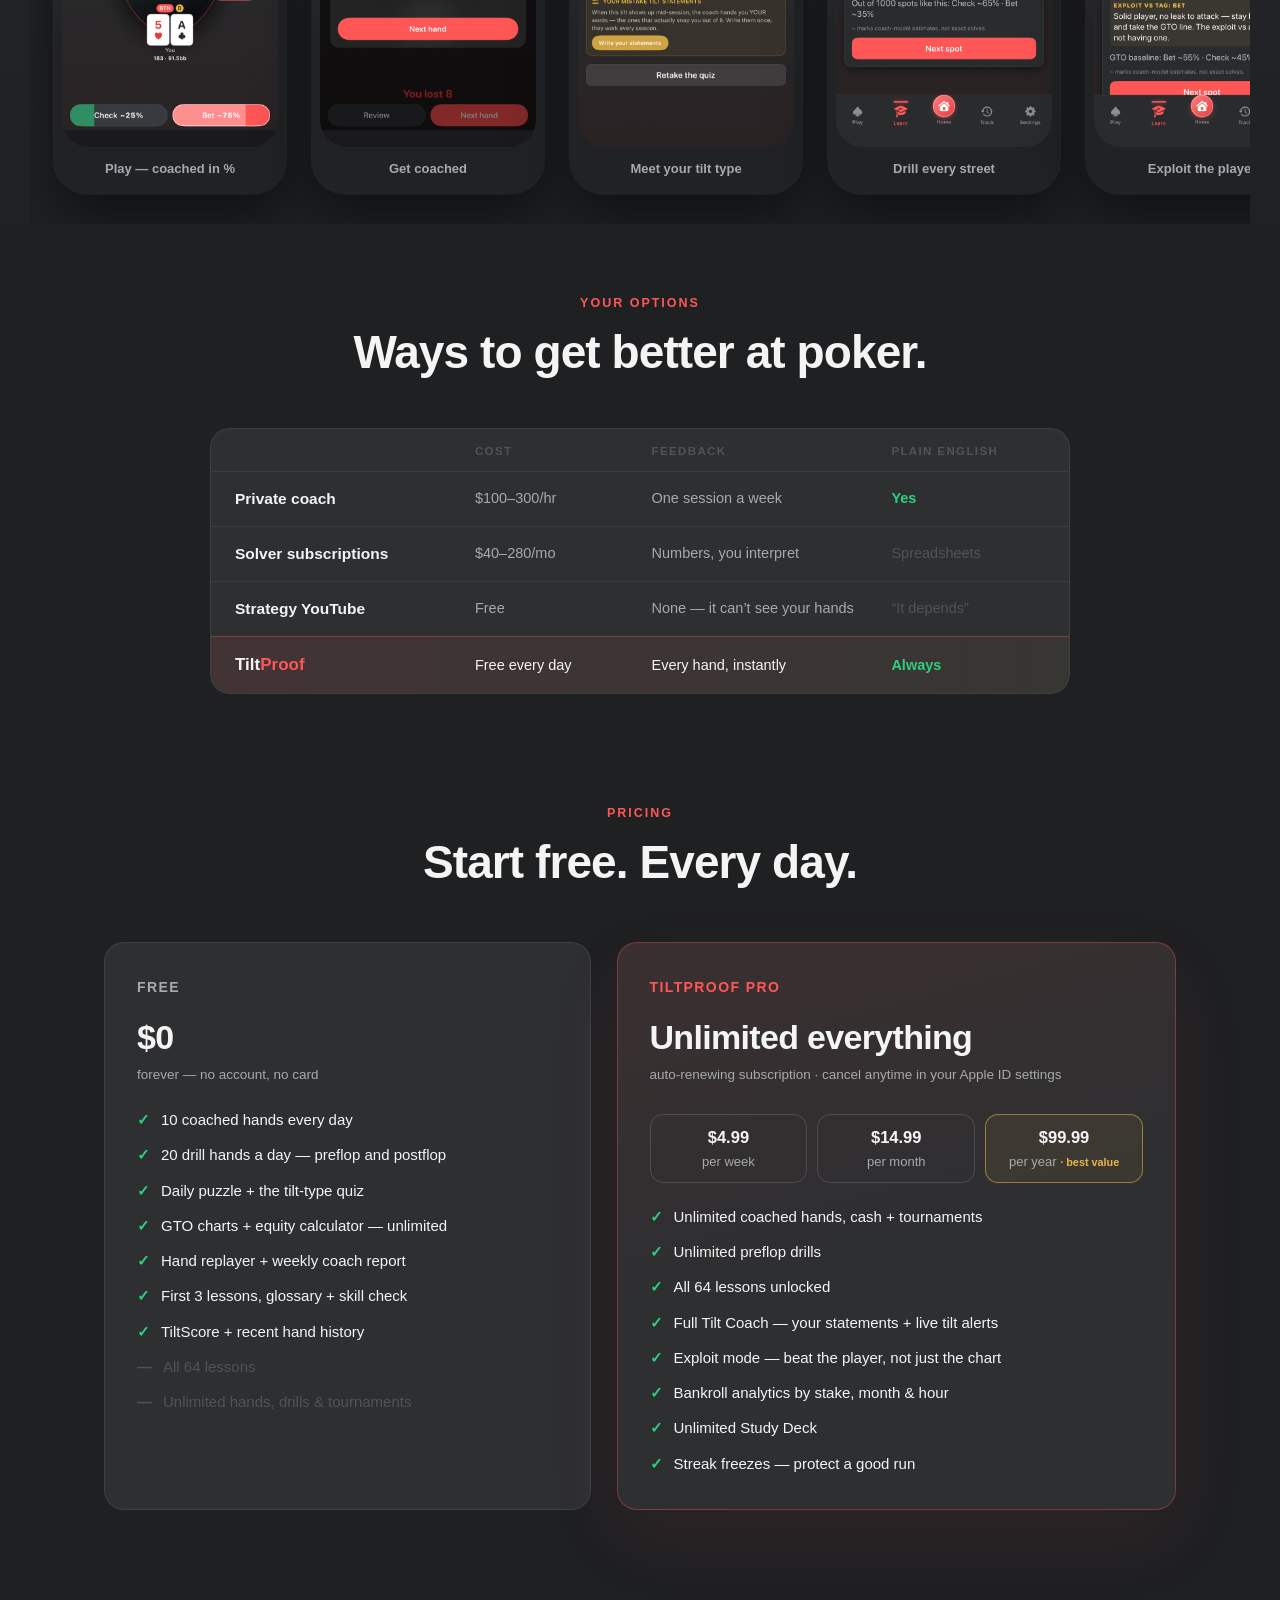
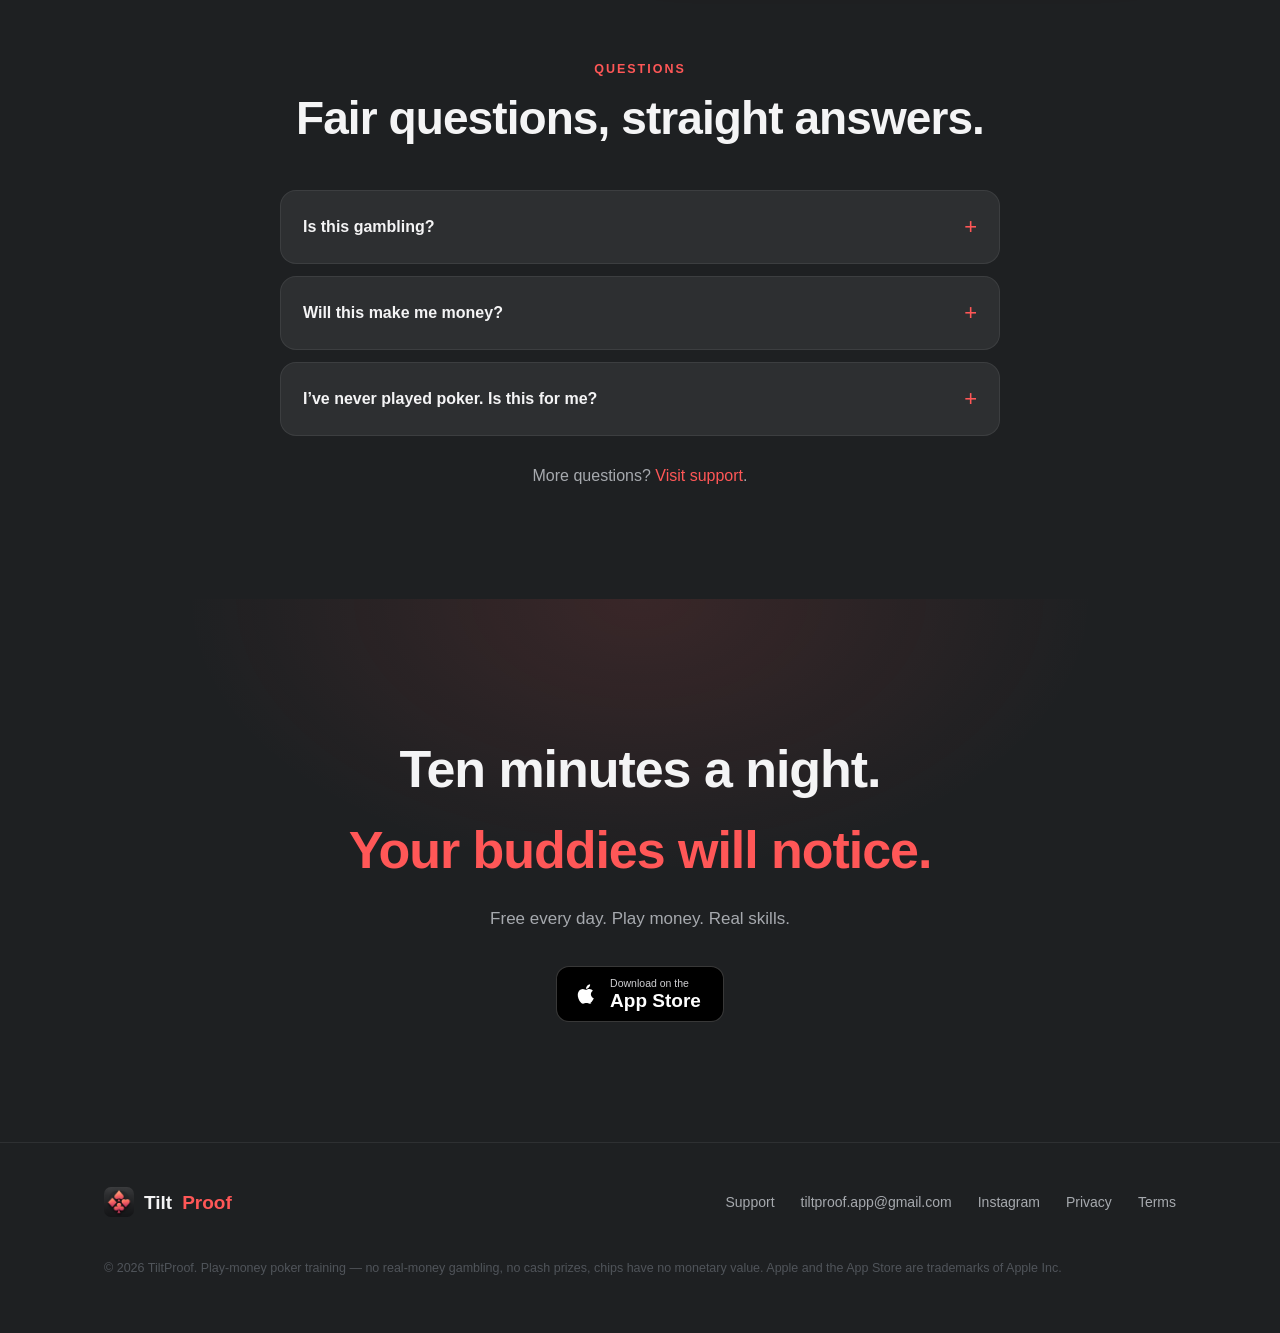
==== commit ba74bd06: "v2.0: Tilt Coach section, new features + v2 screenshots, 64 lessons, pricing perks, privacy bankroll" ====
--- a/index.html
+++ b/index.html
@@ -4,7 +4,7 @@
 <meta charset="utf-8">
 <meta name="viewport" content="width=device-width, initial-scale=1">
 <title>TiltProof — Tilt less. Win more. | Poker coach in your pocket</title>
-<meta name="description" content="TiltProof reviews every poker hand you play and tells you what each mistake cost — in plain English. Play money, real skills. A fundamentals coach, not a solver.">
+<meta name="description" content="TiltProof coaches every poker hand you play — in percentages, in plain English. Meet your Tilt Coach, drill every street, solve the daily puzzle, track your bankroll. Play money, real skills.">
 <meta property="og:title" content="TiltProof — Tilt less. Win more.">
 <meta property="og:description" content="A poker coach in your pocket. Every hand reviewed, every mistake priced in big blinds. Play money, real skills.">
 <meta property="og:image" content="https://gettiltproof.app/assets/og-card.png">
@@ -24,7 +24,7 @@
 <link rel="icon" type="image/png" sizes="192x192" href="assets/favicon-192.png">
 <link rel="apple-touch-icon" sizes="180x180" href="assets/apple-touch-icon.png">
 <meta name="apple-itunes-app" content="app-id=6786891736">
-<link rel="stylesheet" href="style.css?v=20260712">
+<link rel="stylesheet" href="style.css?v=20260719">
 </head>
 <body>
 
@@ -167,6 +167,21 @@
   </div>
 </section>
 
+
+<section class="block" id="tiltcoach">
+  <div class="wrap split">
+    <div>
+      <div class="kicker reveal">New in 2.0</div>
+      <h2 class="title reveal" style="--d:.06s">Meet your Tilt Coach.</h2>
+      <p class="lead reveal" style="--d:.12s">A 2-minute quiz names your <b>tilt type</b> — the seven ways poker players sabotage themselves. Then the coach watches for yours: after a bad beat, mid-steam, exactly when good decisions usually die.</p>
+      <p class="lead reveal" style="--d:.18s">Write your own anti-tilt statements when you're calm, and the app hands them back when you're not. One breath, your own words, back to the table. <b>The bad beat costs one pot. Tilt costs the night.</b></p>
+    </div>
+    <div class="visual reveal" style="--d:.14s">
+      <img src="assets/v2-tilt-profile.png" alt="Your tilt profile: tilt type, counter-logic, and your own anti-tilt statements" loading="lazy" style="max-width:330px;width:100%;border-radius:28px;box-shadow:0 30px 80px rgba(0,0,0,.55), 0 0 90px rgba(244,89,91,.14);border:1px solid rgba(255,255,255,.08)">
+    </div>
+  </div>
+</section>
+
 <section class="block">
   <div class="wrap">
     <div class="kicker reveal" style="text-align:center">Everything in the box</div>
@@ -179,7 +194,7 @@
       </div>
       <div class="feature reveal" style="--d:.08s;--fc:var(--gold)">
         <div class="ico"><svg viewBox="0 0 24 24" fill="none" stroke="currentColor" stroke-width="2" stroke-linecap="round" stroke-linejoin="round" aria-hidden="true"><path d="M12 4L2.5 8.5 12 13l9.5-4.5z"/><path d="M6.5 10.8V15c0 1.4 2.5 2.8 5.5 2.8s5.5-1.4 5.5-2.8v-4.2"/><path d="M21.5 8.5V14"/></svg></div>
-        <h3>62 lessons, zero jargon walls</h3>
+        <h3>64 lessons, zero jargon walls</h3>
         <p>From “what beats what” to advanced theory — every lesson has worked examples and a quiz. Your leaks deep-link straight into the lesson that fixes them.</p>
       </div>
       <div class="feature reveal" style="--d:.16s;--fc:var(--good)">
@@ -207,6 +222,26 @@
         <h3>A real equity calculator</h3>
         <p>Your hand vs any hand or range — exact win chances on any board, computed on your phone in under a second. The second app poker players keep installed, already inside.</p>
       </div>
+      <div class="feature reveal" style="--d:.64s;--fc:var(--coral)">
+        <div class="ico"><svg viewBox="0 0 24 24" fill="none" stroke="currentColor" stroke-width="2" stroke-linecap="round" stroke-linejoin="round" aria-hidden="true"><path d="M12 4a4.5 4.5 0 0 1 4.5 4.5c0 3.5-2 6.5-4.5 8.5-2.5-2-4.5-5-4.5-8.5A4.5 4.5 0 0 1 12 4z"/><path d="M12 17v3.5"/></svg></div>
+        <h3>Drills for every street — and every player</h3>
+        <p>Four drill modes: rapid-fire preflop, single spots, full streets — and Exploit mode, where the right answer depends on <b>who</b> you're playing, not just the cards.</p>
+      </div>
+      <div class="feature reveal" style="--d:.72s;--fc:var(--gold)">
+        <div class="ico"><svg viewBox="0 0 24 24" fill="none" stroke="currentColor" stroke-width="2" stroke-linecap="round" stroke-linejoin="round" aria-hidden="true"><rect x="4" y="4" width="16" height="16" rx="3"/><path d="M9 4v5.5l3-1.5 3 1.5V4"/></svg></div>
+        <h3>One puzzle a day. Same for everyone.</h3>
+        <p>One real spot, three tries, a streak to protect — and a spoiler-free result to share with your poker group. Argue about the answer; that's the point.</p>
+      </div>
+      <div class="feature reveal" style="--d:.80s;--fc:var(--good)">
+        <div class="ico"><svg viewBox="0 0 24 24" fill="none" stroke="currentColor" stroke-width="2" stroke-linecap="round" stroke-linejoin="round" aria-hidden="true"><circle cx="12" cy="9" r="5.5"/><path d="M8.5 13.5L7 21l5-2.5L17 21l-1.5-7.5"/></svg></div>
+        <h3>40 badges. Four ranks. One collection.</h3>
+        <p>Starting → Rare → Epic → TiltProof. Earned for clean play, discipline, and streaks — never for luck. Each one lands with a full-screen ceremony.</p>
+      </div>
+      <div class="feature reveal" style="--d:.88s;--fc:var(--coral-soft)">
+        <div class="ico"><svg viewBox="0 0 24 24" fill="none" stroke="currentColor" stroke-width="2" stroke-linecap="round" stroke-linejoin="round" aria-hidden="true"><path d="M3 20h18"/><path d="M5 20V10l4 3 4-6 4 4 2-2v11"/></svg></div>
+        <h3>Track your real games</h3>
+        <p>Log your home-game and casino sessions in the new Track tab — bankroll analytics by stake, month, and hour, plus buy-in guardrails before you sit down too big.</p>
+      </div>
       <div class="feature reveal" style="--d:.56s;--fc:var(--coral-soft)">
         <div class="ico"><svg viewBox="0 0 24 24" fill="none" stroke="currentColor" stroke-width="2" stroke-linecap="round" stroke-linejoin="round" aria-hidden="true"><rect x="3" y="5" width="18" height="16" rx="2.5"/><line x1="3" y1="10" x2="21" y2="10"/><line x1="8" y1="3" x2="8" y2="7"/><line x1="16" y1="3" x2="16" y2="7"/><path d="M8.5 15.5l2.3 2.3 4.7-4.6"/></svg></div>
         <h3>A coach that remembers you</h3>
@@ -222,8 +257,14 @@
     <h2 class="title reveal" style="--d:.06s">Take the tour.</h2>
   </div>
   <div class="rail">
-    <figure class="shot" style="--d:0s;--rot:-3deg"><img src="assets/08-table-midhand.png" alt="Mid-hand on the TiltProof table" loading="lazy"><figcaption>Play</figcaption></figure>
+    <figure class="shot" style="--d:0s;--rot:-3deg"><img src="assets/v2-table-morph.png" alt="Live table with percentage-coached actions: Check ~25%, Bet ~75%" loading="lazy"><figcaption>Play — coached in %</figcaption></figure>
     <figure class="shot" style="--d:.07s;--rot:2deg"><img src="assets/09-coaching-leak.png" alt="Coaching verdict with EV cost" loading="lazy"><figcaption>Get coached</figcaption></figure>
+    <figure class="shot" style="--d:.10s;--rot:3deg"><img src="assets/v2-tilt-profile.png" alt="Your tilt profile" loading="lazy"><figcaption>Meet your tilt type</figcaption></figure>
+    <figure class="shot" style="--d:.12s;--rot:-2deg"><img src="assets/v2-drill.png" alt="Postflop drill graded in frequencies" loading="lazy"><figcaption>Drill every street</figcaption></figure>
+    <figure class="shot" style="--d:.13s;--rot:2deg"><img src="assets/v2-exploit.png" alt="Exploit mode: adjust to the player type" loading="lazy"><figcaption>Exploit the player</figcaption></figure>
+    <figure class="shot" style="--d:.15s;--rot:-3deg"><img src="assets/v2-puzzle.png" alt="Daily puzzle" loading="lazy"><figcaption>Daily puzzle</figcaption></figure>
+    <figure class="shot" style="--d:.17s;--rot:2deg"><img src="assets/v2-badges.png" alt="Badge collection: Starting, Rare, Epic, TiltProof" loading="lazy"><figcaption>Earn all 40</figcaption></figure>
+    <figure class="shot" style="--d:.19s;--rot:-2deg"><img src="assets/v2-bankroll.png" alt="Track tab bankroll ledger" loading="lazy"><figcaption>Track your bankroll</figcaption></figure>
     <figure class="shot" style="--d:.14s;--rot:-2deg"><img src="assets/18-replayer.png" alt="Hand replayer stepping through a hand with coaching pinned" loading="lazy"><figcaption>Replay any hand</figcaption></figure>
     <figure class="shot" style="--d:.21s;--rot:2deg"><img src="assets/01-home-tiltscore.png" alt="TiltScore home with the weekly coach report" loading="lazy"><figcaption>Track your score</figcaption></figure>
     <figure class="shot" style="--d:.28s;--rot:-3deg"><img src="assets/14-drill-correct.png" alt="Preflop drill with instant feedback and per-seat accuracy" loading="lazy"><figcaption>Drill preflop</figcaption></figure>
@@ -283,12 +324,13 @@
         <div class="plan-sub">forever — no account, no card</div>
         <ul>
           <li>10 coached hands every day</li>
-          <li>20 preflop drill hands every day</li>
+          <li>20 drill hands a day — preflop and postflop</li>
+          <li>Daily puzzle + the tilt-type quiz</li>
           <li>GTO charts + equity calculator — unlimited</li>
           <li>Hand replayer + weekly coach report</li>
           <li>First 3 lessons, glossary + skill check</li>
           <li>TiltScore + recent hand history</li>
-          <li class="dim">All 62 lessons</li>
+          <li class="dim">All 64 lessons</li>
           <li class="dim">Unlimited hands, drills &amp; tournaments</li>
         </ul>
       </div>
@@ -304,7 +346,10 @@
         <ul>
           <li>Unlimited coached hands, cash + tournaments</li>
           <li>Unlimited preflop drills</li>
-          <li>All 62 lessons unlocked</li>
+          <li>All 64 lessons unlocked</li>
+          <li>Full Tilt Coach — your statements + live tilt alerts</li>
+          <li>Exploit mode — beat the player, not just the chart</li>
+          <li>Bankroll analytics by stake, month &amp; hour</li>
           <li>Unlimited Study Deck</li>
           <li>Streak freezes — protect a good run</li>
         </ul>
@@ -362,6 +407,6 @@
   </div>
 </footer>
 
-<script src="main.js?v=20260712" defer></script>
+<script src="main.js?v=20260719" defer></script>
 </body>
 </html>
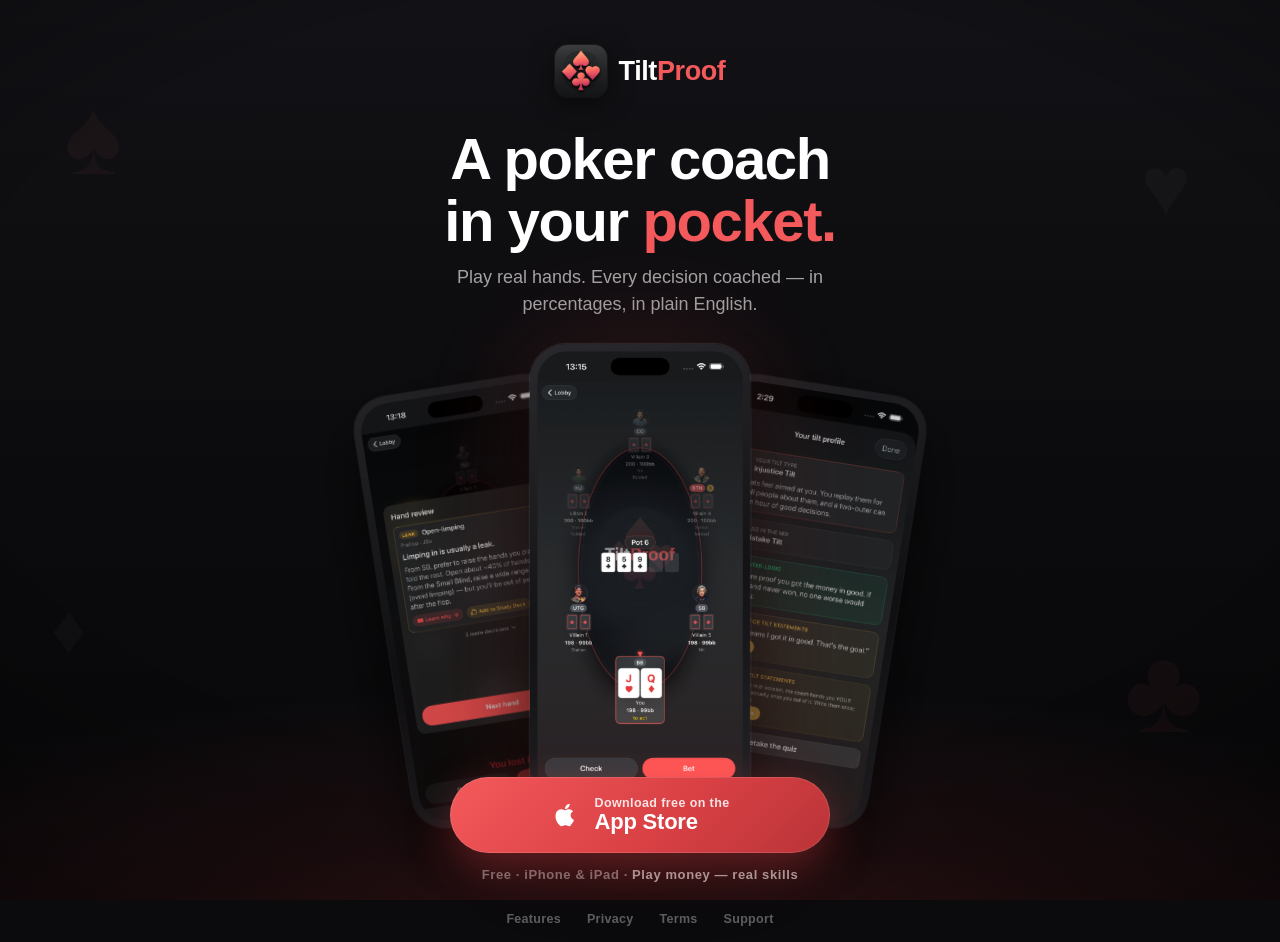
==== commit d60aec90: "One-screen lander: logo + phone fan + single App Store CTA; full landing moved to features.html" ====
--- a/index.html
+++ b/index.html
@@ -3,8 +3,8 @@
 <head>
 <meta charset="utf-8">
 <meta name="viewport" content="width=device-width, initial-scale=1">
-<title>TiltProof — Tilt less. Win more. | Poker coach in your pocket</title>
-<meta name="description" content="TiltProof coaches every poker hand you play — in percentages, in plain English. Meet your Tilt Coach, drill every street, solve the daily puzzle, track your bankroll. Play money, real skills.">
+<title>TiltProof — A poker coach in your pocket</title>
+<meta name="description" content="Play real hands. Every decision coached in percentages, in plain English. Free on the App Store.">
 <meta property="og:title" content="TiltProof — Tilt less. Win more.">
 <meta property="og:description" content="A poker coach in your pocket. Every hand reviewed, every mistake priced in big blinds. Play money, real skills.">
 <meta property="og:image" content="https://gettiltproof.app/assets/og-card.png">
@@ -14,399 +14,181 @@
 <meta property="og:url" content="https://gettiltproof.app/">
 <meta name="twitter:card" content="summary_large_image">
 <meta name="twitter:title" content="TiltProof — Tilt less. Win more.">
-<meta name="twitter:description" content="A poker coach in your pocket. Every hand reviewed, every mistake priced in big blinds. Play money, real skills.">
+<meta name="twitter:description" content="A poker coach in your pocket. Every hand reviewed, every mistake priced in big blinds.">
 <meta name="twitter:image" content="https://gettiltproof.app/assets/og-card.png">
 <link rel="canonical" href="https://gettiltproof.app/">
-<meta name="theme-color" content="#1e2022">
+<meta name="theme-color" content="#0b0b0d">
 <link rel="icon" href="/favicon.ico" sizes="48x48">
 <link rel="icon" type="image/png" sizes="32x32" href="assets/favicon-32.png">
-<link rel="icon" type="image/png" sizes="96x96" href="assets/favicon-96.png">
 <link rel="icon" type="image/png" sizes="192x192" href="assets/favicon-192.png">
 <link rel="apple-touch-icon" sizes="180x180" href="assets/apple-touch-icon.png">
 <meta name="apple-itunes-app" content="app-id=6786891736">
-<link rel="stylesheet" href="style.css?v=20260719">
+<link rel="preload" as="image" href="assets/08-table-midhand.png">
+<style>
+  * { margin:0; padding:0; box-sizing:border-box; }
+  html, body { height:100%; }
+  body {
+    font-family: -apple-system, BlinkMacSystemFont, "SF Pro Display", "Helvetica Neue", sans-serif;
+    background:#0b0b0d; color:#fff; overflow-x:hidden;
+    -webkit-font-smoothing: antialiased;
+    display:flex; flex-direction:column; min-height:100svh;
+  }
+  .bg {
+    position:fixed; inset:0; z-index:0; pointer-events:none;
+    background:
+      radial-gradient(120% 50% at 50% 112%, rgba(216,64,68,.30) 0%, rgba(216,64,68,.10) 40%, rgba(11,11,13,0) 72%),
+      linear-gradient(180deg, #121216 0%, #0b0b0d 52%, #08080a 100%);
+  }
+  .vignette { position:fixed; inset:0; z-index:0; pointer-events:none;
+    background: radial-gradient(100% 80% at 50% 42%, rgba(0,0,0,0) 55%, rgba(0,0,0,.5) 100%); }
+  .suit {
+    position:fixed; z-index:0; pointer-events:none; line-height:1;
+    color:rgba(244,89,91,.05); font-size:var(--s,90px);
+    animation: drift 22s ease-in-out infinite; animation-delay:var(--ad,0s);
+  }
+  .suit.dim { color:rgba(255,255,255,.028); }
+  @keyframes drift {
+    0%,100% { transform:translateY(0) rotate(-4deg); }
+    50%     { transform:translateY(-26px) rotate(5deg); }
+  }
+
+  main {
+    position:relative; z-index:1; flex:1;
+    display:flex; flex-direction:column; align-items:center;
+    text-align:center; padding:clamp(28px,5vh,56px) 22px 12px;
+  }
+
+  .brand { display:flex; align-items:center; gap:12px; }
+  .brand img { width:52px; height:52px; border-radius:12.5px;
+    box-shadow:0 6px 24px rgba(0,0,0,.55), 0 0 0 1px rgba(255,255,255,.06); }
+  .brand .word { font-size:27px; font-weight:800; letter-spacing:-.4px; }
+  .brand .word em { font-style:normal; color:#f4595b; }
+
+  h1 {
+    margin-top:clamp(18px,3.4vh,34px);
+    font-size:clamp(34px,8.6vw,58px); font-weight:800;
+    letter-spacing:-1.4px; line-height:1.07;
+  }
+  h1 em { font-style:normal; color:#f4595b; }
+  .sub {
+    margin-top:12px; font-size:clamp(15px,4vw,18px); line-height:1.5;
+    color:rgba(255,255,255,.62); max-width:430px; font-weight:500;
+  }
+
+  /* ---- phone fan ---- */
+  .fan {
+    position:relative; margin-top:clamp(22px,4.4vh,44px);
+    width:min(92vw,560px); height:clamp(300px,44vh,430px);
+    perspective:1100px;
+  }
+  .ph {
+    position:absolute; top:0; left:50%;
+    width:clamp(150px,40vw,208px);
+    padding:7px; border-radius:34px;
+    background:linear-gradient(160deg,#2a2a2e 0%,#131316 55%,#232327 100%);
+    box-shadow:0 0 0 1px rgba(255,255,255,.07), 0 30px 70px rgba(0,0,0,.72);
+    opacity:0; will-change:transform;
+  }
+  .ph img { display:block; width:100%; border-radius:28px; }
+  .ph.c {
+    z-index:3;
+    box-shadow:0 0 0 1px rgba(255,255,255,.09), 0 34px 80px rgba(0,0,0,.8), 0 0 110px rgba(244,89,91,.20);
+    animation: inC .9s cubic-bezier(.22,.9,.3,1) .15s forwards;
+  }
+  .ph.l { z-index:2; filter:brightness(.82); animation: inL .9s cubic-bezier(.22,.9,.3,1) .3s forwards; }
+  .ph.r { z-index:2; filter:brightness(.82); animation: inR .9s cubic-bezier(.22,.9,.3,1) .42s forwards; }
+  @keyframes inC { from { opacity:0; transform:translateX(-50%) translateY(46px) scale(.94); }
+                   to   { opacity:1; transform:translateX(-50%) translateY(0) scale(1.06); } }
+  @keyframes inL { from { opacity:0; transform:translateX(-50%) translateY(40px); }
+                   to   { opacity:1; transform:translateX(-124%) translateY(26px) rotate(-9deg); } }
+  @keyframes inR { from { opacity:0; transform:translateX(-50%) translateY(40px); }
+                   to   { opacity:1; transform:translateX(24%)  translateY(26px) rotate(9deg);  } }
+
+  /* ---- the button ---- */
+  .cta-wrap { position:relative; z-index:4; margin-top:clamp(10px,2.6vh,26px);
+    display:flex; flex-direction:column; align-items:center; gap:14px;
+    opacity:0; animation:rise .8s ease .65s forwards; }
+  @keyframes rise { from { opacity:0; transform:translateY(18px); } to { opacity:1; transform:none; } }
+  .dl {
+    position:relative; display:flex; align-items:center; justify-content:center; gap:14px;
+    width:min(86vw,380px); padding:19px 30px; border-radius:999px;
+    background:linear-gradient(135deg,#f4595b 0%,#d84044 58%,#b93438 100%);
+    color:#fff; text-decoration:none; overflow:hidden;
+    box-shadow:0 14px 44px rgba(216,64,68,.42), 0 0 0 1px rgba(255,255,255,.12) inset;
+    transition:transform .18s ease, box-shadow .18s ease;
+  }
+  .dl:active { transform:scale(.97); }
+  @media (hover:hover) {
+    .dl:hover { transform:translateY(-2px);
+      box-shadow:0 20px 56px rgba(216,64,68,.55), 0 0 0 1px rgba(255,255,255,.16) inset; }
+  }
+  .dl::after {  /* silk sheen */
+    content:""; position:absolute; top:0; bottom:0; width:52%;
+    background:linear-gradient(105deg, rgba(255,255,255,0) 0%, rgba(255,255,255,.28) 50%, rgba(255,255,255,0) 100%);
+    transform:skewX(-20deg); left:-70%;
+    animation:sheen 3.6s ease-in-out infinite 1.6s;
+  }
+  @keyframes sheen { 0%{left:-70%} 42%{left:130%} 100%{left:130%} }
+  .dl svg { width:30px; height:30px; flex:none; }
+  .dl .t { text-align:left; line-height:1.12; }
+  .dl .t small { display:block; font-size:12.5px; font-weight:600; letter-spacing:.4px; opacity:.85; }
+  .dl .t b { font-size:22px; font-weight:800; letter-spacing:-.2px; }
+  .fine { font-size:13px; font-weight:600; letter-spacing:.6px; color:rgba(255,255,255,.42); }
+  .fine b { color:rgba(255,255,255,.62); }
+
+  footer {
+    position:relative; z-index:1; padding:18px 22px calc(16px + env(safe-area-inset-bottom));
+    display:flex; justify-content:center; gap:26px;
+  }
+  footer a { color:rgba(255,255,255,.34); font-size:12.5px; font-weight:600;
+    text-decoration:none; letter-spacing:.3px; }
+  footer a:hover { color:rgba(255,255,255,.6); }
+
+  @media (max-height:640px) {
+    .fan { height:250px; }
+    .ph { width:132px; }
+  }
+</style>
 </head>
 <body>
 
-<nav>
-  <div class="wrap">
-    <a class="brand" href="#"><img src="assets/icon.png" alt="" width="30" height="30">Tilt<em>Proof</em></a>
-    <div class="nav-links">
-      <a href="#coaching">Coaching</a>
-      <a href="#tiltscore">TiltScore</a>
-      <a href="#pricing">Pricing</a>
-      <a href="support.html">Support</a>
-      <a class="nav-cta" href="#get">Get the app</a>
-    </div>
+<div class="bg"></div>
+<span class="suit"     style="top:9%;  left:5%;  --s:110px; --ad:0s">♠</span>
+<span class="suit dim" style="top:66%; left:4%;  --s:70px;  --ad:-5s">♦</span>
+<span class="suit dim" style="top:16%; right:7%; --s:84px;  --ad:-9s">♥</span>
+<span class="suit"     style="top:70%; right:6%; --s:120px; --ad:-13s">♣</span>
+<div class="vignette"></div>
+
+<main>
+  <div class="brand">
+    <img src="assets/icon.png" alt="TiltProof icon" width="52" height="52">
+    <span class="word">Tilt<em>Proof</em></span>
   </div>
-</nav>
 
-<header class="hero">
-  <div class="suits" aria-hidden="true">
-    <span class="suit" style="top:12%;left:6%;--s:120px;--ad:0s">♠</span>
-    <span class="suit gold" style="top:64%;left:3%;--s:70px;--ad:-4s">♦</span>
-    <span class="suit" style="top:20%;right:8%;--s:85px;--ad:-8s">♥</span>
-    <span class="suit gold" style="top:74%;right:14%;--s:110px;--ad:-11s">♣</span>
-    <span class="suit" style="top:44%;left:38%;--s:60px;--ad:-6s">♣</span>
+  <h1>A poker coach<br>in your <em>pocket.</em></h1>
+  <p class="sub">Play real hands. Every decision coached — in percentages, in plain English.</p>
+
+  <div class="fan" aria-hidden="true">
+    <div class="ph l"><img src="assets/09-coaching-leak.png" alt="" loading="eager"></div>
+    <div class="ph r"><img src="assets/v2-tilt-profile.png" alt="" loading="eager"></div>
+    <div class="ph c"><img src="assets/08-table-midhand.png" alt="" loading="eager"></div>
   </div>
-  <div class="wrap">
-    <div>
-      <div class="tagline reveal">Tilt less. Win more.</div>
-      <h1 class="reveal" style="--d:.08s">A poker coach<br>in your <em>pocket.</em></h1>
-      <p class="sub reveal" style="--d:.16s">Play real hands against real player types. After every hand, TiltProof tells you what you got wrong and <strong>what it cost — in big blinds, in plain English.</strong> No spreadsheets. No $300/hr.</p>
-      <div class="store-row reveal" style="--d:.24s" id="get">
-        <a class="store-badge" href="https://apps.apple.com/app/tiltproof-poker-coach/id6786891736" aria-label="Download on the App Store">
-          <svg viewBox="0 0 24 24" fill="#fff" aria-hidden="true"><path d="M17.05 20.28c-.98.95-2.05.8-3.08.35-1.09-.46-2.09-.48-3.24 0-1.44.62-2.2.44-3.06-.35C2.79 15.25 3.51 7.59 9.05 7.31c1.35.07 2.29.74 3.08.8.94-.19 1.84-.86 3.05-.78 1.46.12 2.55.7 3.28 1.74-3.01 1.8-2.29 5.77.73 6.93-.65 1.62-1.5 3.22-3.14 4.28zM12.03 7.25c-.15-2.23 1.66-4.07 3.74-4.25.29 2.58-2.34 4.5-3.74 4.25z"/></svg>
-          <span class="txt"><small>Download on the</small><span>App Store</span></span>
-        </a>
-        <span class="play-money-chip"><b>Play money</b> — like a chess app, for poker</span>
-      </div>
-    </div>
-    <div class="phone-stage reveal" style="--d:.2s">
-      <div class="phone">
-        <div class="screen">
-          <video autoplay muted loop playsinline preload="metadata" poster="assets/hero-poster.jpg" aria-label="TiltProof demo: playing a hand and getting coached on the mistake">
-            <source src="assets/hero-preview.mp4" type="video/mp4">
-          </video>
-        </div>
-      </div>
-    </div>
+
+  <div class="cta-wrap">
+    <a class="dl" href="https://apps.apple.com/app/tiltproof-poker-coach/id6786891736" id="dl">
+      <svg viewBox="0 0 24 24" fill="#fff" aria-hidden="true"><path d="M17.05 20.28c-.98.95-2.05.8-3.08.35-1.09-.46-2.09-.48-3.24 0-1.44.62-2.2.44-3.06-.35C2.79 15.25 3.51 7.59 9.05 7.31c1.35.07 2.29.74 3.08.8.94-.19 1.84-.86 3.05-.78 1.46.12 2.55.7 3.28 1.74-3.01 1.8-2.29 5.77.73 6.93-.65 1.62-1.5 3.22-3.14 4.28zM12.03 7.25c-.15-2.23 1.66-4.07 3.74-4.25.29 2.58-2.34 4.5-3.74 4.25z"/></svg>
+      <span class="t"><small>Download free on the</small><b>App Store</b></span>
+    </a>
+    <div class="fine">Free · iPhone &amp; iPad · <b>Play money — real skills</b></div>
   </div>
-</header>
-
-<section class="problem">
-  <div class="wrap">
-    <h2 class="reveal"><span class="strike">Solvers look like spreadsheets. Coaches cost $300 an hour. YouTube yells “it depends.”</span><br><em>You just want to stop punting.</em></h2>
-    <p class="reveal" style="--d:.12s">TiltProof was built for exactly that.</p>
-  </div>
-</section>
-
-<section class="block" style="padding-top:80px;padding-bottom:80px">
-  <div class="wrap">
-    <div class="kicker reveal" style="text-align:center">How it works</div>
-    <h2 class="title reveal" style="--d:.06s;text-align:center">Three steps. Every night.</h2>
-    <div class="steps">
-      <div class="step reveal" style="--d:.1s">
-        <div class="step-num">1</div>
-        <h3>Play a real hand</h3>
-        <p>Sit at a 6-max cash table or a tournament against bots that play like people — the Nit, the Station, the Maniac.</p>
-      </div>
-      <div class="step reveal" style="--d:.2s">
-        <div class="step-num">2</div>
-        <h3>See what it cost</h3>
-        <p>The coach grades every decision, prices each mistake in big blinds, and explains the better line in plain English.</p>
-      </div>
-      <div class="step reveal" style="--d:.3s">
-        <div class="step-num">3</div>
-        <h3>Fix the leak</h3>
-        <p>One tap opens the exact lesson. The spot comes back as a flashcard until the right play is instinct — and your TiltScore climbs.</p>
-      </div>
-    </div>
-  </div>
-</section>
-
-<section class="block" id="coaching">
-  <div class="wrap split">
-    <div>
-      <div class="kicker reveal">The differentiator</div>
-      <h2 class="title reveal" style="--d:.06s">Every mistake gets a price tag.</h2>
-      <p class="lead reveal" style="--d:.12s">After every hand, the coach names the concept, shows your equity against the price you were offered, and prices the error in big blinds. Right or wrong, you always know <b>why</b> — and there’s a lesson one tap away.</p>
-      <p class="lead reveal" style="--d:.18s">Close spot? It says so. TiltProof calls coinflips coinflips — the leaks worth fixing are the ones with a real margin.</p>
-    </div>
-    <div class="visual">
-      <div class="coach-card">
-        <div class="coach-top">
-          <span class="sev-chip">Mistake</span>
-          <span class="cost-badge" data-count="2.4" data-decimals="1" data-prefix="−" data-suffix=" bb">−0.0 bb</span>
-        </div>
-        <h3>Bluff-catching vs a Station</h3>
-        <div class="spot">River · K♠ 9♦ 4♦ 2♣ 7♥ — vs <b>the Calling Station</b></div>
-        <div class="eq-label"><span>Your equity vs their range</span><b>~28%</b></div>
-        <div class="equity-bar"><div class="equity-fill"></div><div class="equity-tick"></div></div>
-        <div class="alts">
-          <div class="alt best"><small>Fold</small><b>0.0 bb</b><span class="tag">BEST ✓</span></div>
-          <div class="alt you"><small>Call</small><b>−2.4 bb</b><span class="tag">YOU</span></div>
-          <div class="alt"><small>Raise</small><b>—</b></div>
-        </div>
-        <p class="coach-note"><b>Stations don’t bluff rivers.</b> When this player finally bets big, they have it — your bluff-catcher is only good against bluffs that aren’t coming.</p>
-      </div>
-    </div>
-  </div>
-</section>
-
-<section class="block rail-block" id="tiltscore" style="padding-bottom:60px">
-  <div class="wrap split">
-    <div class="visual">
-      <div class="gauge-stage">
-        <div class="gauge-wrap">
-          <svg viewBox="0 0 300 260" aria-label="TiltScore gauge animating to 76">
-            <defs>
-              <linearGradient id="gaugeGrad" x1="0%" y1="100%" x2="100%" y2="0%">
-                <stop offset="0%" stop-color="#e23e3e"/>
-                <stop offset="55%" stop-color="#ff5757"/>
-                <stop offset="100%" stop-color="#e8b54a"/>
-              </linearGradient>
-            </defs>
-            <path class="gauge-track" d="M 65.15 234.85 A 120 120 0 1 1 234.85 234.85"/>
-            <path class="gauge-arc"   d="M 65.15 234.85 A 120 120 0 1 1 234.85 234.85"/>
-          </svg>
-          <div class="gauge-center">
-            <div class="gauge-num">0</div>
-            <div class="gauge-tier">On Tilt</div>
-            <div class="gauge-trend">↗ +13 in two weeks</div>
-          </div>
-        </div>
-      </div>
-    </div>
-    <div>
-      <div class="kicker reveal">TiltScore</div>
-      <h2 class="title reveal" style="--d:.06s">One score tells you if you’re actually improving.</h2>
-      <p class="lead reveal" style="--d:.12s">TiltScore grades the <b>quality of your decisions</b> — not your luck. Clean hands push it up, leaks and mistakes pull it down, and the trend over your last 50 hands shows whether the work is working.</p>
-      <p class="lead reveal" style="--d:.18s">Climb the tiers: On Tilt → Steady → Sharp → <b style="color:var(--good)">TiltProof</b>.</p>
-    </div>
-  </div>
-</section>
-
-
-<section class="block" id="tiltcoach">
-  <div class="wrap split">
-    <div>
-      <div class="kicker reveal">New in 2.0</div>
-      <h2 class="title reveal" style="--d:.06s">Meet your Tilt Coach.</h2>
-      <p class="lead reveal" style="--d:.12s">A 2-minute quiz names your <b>tilt type</b> — the seven ways poker players sabotage themselves. Then the coach watches for yours: after a bad beat, mid-steam, exactly when good decisions usually die.</p>
-      <p class="lead reveal" style="--d:.18s">Write your own anti-tilt statements when you're calm, and the app hands them back when you're not. One breath, your own words, back to the table. <b>The bad beat costs one pot. Tilt costs the night.</b></p>
-    </div>
-    <div class="visual reveal" style="--d:.14s">
-      <img src="assets/v2-tilt-profile.png" alt="Your tilt profile: tilt type, counter-logic, and your own anti-tilt statements" loading="lazy" style="max-width:330px;width:100%;border-radius:28px;box-shadow:0 30px 80px rgba(0,0,0,.55), 0 0 90px rgba(244,89,91,.14);border:1px solid rgba(255,255,255,.08)">
-    </div>
-  </div>
-</section>
-
-<section class="block">
-  <div class="wrap">
-    <div class="kicker reveal" style="text-align:center">Everything in the box</div>
-    <h2 class="title reveal" style="--d:.06s;text-align:center">Built like a coach, not a casino.</h2>
-    <div class="grid4">
-      <div class="feature reveal" style="--d:0s;--fc:var(--coral)">
-        <div class="ico"><svg viewBox="0 0 24 24" fill="none" stroke="currentColor" stroke-width="2" stroke-linecap="round" stroke-linejoin="round" aria-hidden="true"><rect x="4" y="4" width="10" height="14" rx="2"/><path d="M15.5 5.5l3.2 1a2 2 0 0 1 1.3 2.5l-2.8 9"/><path d="M9 9.5c1.6 0 1.6 2.4 0 4.2-1.6-1.8-1.6-4.2 0-4.2z"/></svg></div>
-        <h3>Real hands vs real player types</h3>
-        <p>Endless 6-max cash and 9-max tournaments against the Nit, the Station, the Maniac — bots that play like people, not scripts. The coach reads them too, and tells you how to exploit each one.</p>
-      </div>
-      <div class="feature reveal" style="--d:.08s;--fc:var(--gold)">
-        <div class="ico"><svg viewBox="0 0 24 24" fill="none" stroke="currentColor" stroke-width="2" stroke-linecap="round" stroke-linejoin="round" aria-hidden="true"><path d="M12 4L2.5 8.5 12 13l9.5-4.5z"/><path d="M6.5 10.8V15c0 1.4 2.5 2.8 5.5 2.8s5.5-1.4 5.5-2.8v-4.2"/><path d="M21.5 8.5V14"/></svg></div>
-        <h3>64 lessons, zero jargon walls</h3>
-        <p>From “what beats what” to advanced theory — every lesson has worked examples and a quiz. Your leaks deep-link straight into the lesson that fixes them.</p>
-      </div>
-      <div class="feature reveal" style="--d:.16s;--fc:var(--good)">
-        <div class="ico"><svg viewBox="0 0 24 24" fill="none" stroke="currentColor" stroke-width="2" stroke-linecap="round" stroke-linejoin="round" aria-hidden="true"><path d="M17 2.5L20.5 6 17 9.5"/><path d="M20.5 6H8a5 5 0 0 0-5 5"/><path d="M7 21.5L3.5 18 7 14.5"/><path d="M3.5 18H16a5 5 0 0 0 5-5"/></svg></div>
-        <h3>Study Deck — your worst spots, back until they’re fixed</h3>
-        <p>Save any mistake as a flashcard. Spaced repetition brings it back right before you’d forget it — the same science language apps use, aimed at your leaks.</p>
-      </div>
-      <div class="feature reveal" style="--d:.24s;--fc:var(--coral-soft)">
-        <div class="ico"><svg viewBox="0 0 24 24" fill="none" stroke="currentColor" stroke-width="2" stroke-linecap="round" stroke-linejoin="round" aria-hidden="true"><path d="M12 3s5.5 4.4 5.5 9.2a5.5 5.5 0 0 1-11 0c0-2.2 1-4.3 2.3-5.9.3 1.3 1 2.3 2 2.8C10.6 7.7 11.2 5.1 12 3z"/></svg></div>
-        <h3>Streaks that respect your life</h3>
-        <p>Ten minutes a night builds the habit. Daily streaks, milestones, and a heatmap of your month — with streak freezes so one busy day doesn’t erase thirty good ones.</p>
-      </div>
-      <div class="feature reveal" style="--d:.32s;--fc:var(--coral)">
-        <div class="ico"><svg viewBox="0 0 24 24" fill="none" stroke="currentColor" stroke-width="2" stroke-linecap="round" stroke-linejoin="round" aria-hidden="true"><path d="M3 12a9 9 0 1 0 2.6-6.4L3 8"/><path d="M3 3v5h5"/><path d="M14.5 9.5l-4 2.5 4 2.5z"/></svg></div>
-        <h3>Replay any hand, decision by decision</h3>
-        <p>Step back through every hand you’ve played — every bet, every fold, every card — with the coaching pinned to the exact moment you made each decision.</p>
-      </div>
-      <div class="feature reveal" style="--d:.40s;--fc:var(--gold)">
-        <div class="ico"><svg viewBox="0 0 24 24" fill="none" stroke="currentColor" stroke-width="2" stroke-linecap="round" stroke-linejoin="round" aria-hidden="true"><circle cx="12" cy="12" r="9"/><circle cx="12" cy="12" r="5"/><circle cx="12" cy="12" r="1.2" fill="currentColor" stroke="none"/></svg></div>
-        <h3>Preflop drills &amp; GTO charts</h3>
-        <p>Rapid-fire “open or fold?” training by position, with your accuracy tracked per seat — plus full GTO opening charts for every position and stack size, built in.</p>
-      </div>
-      <div class="feature reveal" style="--d:.48s;--fc:var(--good)">
-        <div class="ico"><svg viewBox="0 0 24 24" fill="none" stroke="currentColor" stroke-width="2" stroke-linecap="round" stroke-linejoin="round" aria-hidden="true"><line x1="19" y1="5" x2="5" y2="19"/><circle cx="6.6" cy="6.6" r="2.7"/><circle cx="17.4" cy="17.4" r="2.7"/></svg></div>
-        <h3>A real equity calculator</h3>
-        <p>Your hand vs any hand or range — exact win chances on any board, computed on your phone in under a second. The second app poker players keep installed, already inside.</p>
-      </div>
-      <div class="feature reveal" style="--d:.64s;--fc:var(--coral)">
-        <div class="ico"><svg viewBox="0 0 24 24" fill="none" stroke="currentColor" stroke-width="2" stroke-linecap="round" stroke-linejoin="round" aria-hidden="true"><path d="M12 4a4.5 4.5 0 0 1 4.5 4.5c0 3.5-2 6.5-4.5 8.5-2.5-2-4.5-5-4.5-8.5A4.5 4.5 0 0 1 12 4z"/><path d="M12 17v3.5"/></svg></div>
-        <h3>Drills for every street — and every player</h3>
-        <p>Four drill modes: rapid-fire preflop, single spots, full streets — and Exploit mode, where the right answer depends on <b>who</b> you're playing, not just the cards.</p>
-      </div>
-      <div class="feature reveal" style="--d:.72s;--fc:var(--gold)">
-        <div class="ico"><svg viewBox="0 0 24 24" fill="none" stroke="currentColor" stroke-width="2" stroke-linecap="round" stroke-linejoin="round" aria-hidden="true"><rect x="4" y="4" width="16" height="16" rx="3"/><path d="M9 4v5.5l3-1.5 3 1.5V4"/></svg></div>
-        <h3>One puzzle a day. Same for everyone.</h3>
-        <p>One real spot, three tries, a streak to protect — and a spoiler-free result to share with your poker group. Argue about the answer; that's the point.</p>
-      </div>
-      <div class="feature reveal" style="--d:.80s;--fc:var(--good)">
-        <div class="ico"><svg viewBox="0 0 24 24" fill="none" stroke="currentColor" stroke-width="2" stroke-linecap="round" stroke-linejoin="round" aria-hidden="true"><circle cx="12" cy="9" r="5.5"/><path d="M8.5 13.5L7 21l5-2.5L17 21l-1.5-7.5"/></svg></div>
-        <h3>40 badges. Four ranks. One collection.</h3>
-        <p>Starting → Rare → Epic → TiltProof. Earned for clean play, discipline, and streaks — never for luck. Each one lands with a full-screen ceremony.</p>
-      </div>
-      <div class="feature reveal" style="--d:.88s;--fc:var(--coral-soft)">
-        <div class="ico"><svg viewBox="0 0 24 24" fill="none" stroke="currentColor" stroke-width="2" stroke-linecap="round" stroke-linejoin="round" aria-hidden="true"><path d="M3 20h18"/><path d="M5 20V10l4 3 4-6 4 4 2-2v11"/></svg></div>
-        <h3>Track your real games</h3>
-        <p>Log your home-game and casino sessions in the new Track tab — bankroll analytics by stake, month, and hour, plus buy-in guardrails before you sit down too big.</p>
-      </div>
-      <div class="feature reveal" style="--d:.56s;--fc:var(--coral-soft)">
-        <div class="ico"><svg viewBox="0 0 24 24" fill="none" stroke="currentColor" stroke-width="2" stroke-linecap="round" stroke-linejoin="round" aria-hidden="true"><rect x="3" y="5" width="18" height="16" rx="2.5"/><line x1="3" y1="10" x2="21" y2="10"/><line x1="8" y1="3" x2="8" y2="7"/><line x1="16" y1="3" x2="16" y2="7"/><path d="M8.5 15.5l2.3 2.3 4.7-4.6"/></svg></div>
-        <h3>A coach that remembers you</h3>
-        <p>Every Sunday: your score trend vs last week, your biggest leak, and the exact lesson that fixes it. Progress you can see, week over week.</p>
-      </div>
-    </div>
-  </div>
-</section>
-
-<section class="rail-block" style="padding:90px 0 70px">
-  <div class="wrap" style="text-align:center">
-    <div class="kicker reveal">The app</div>
-    <h2 class="title reveal" style="--d:.06s">Take the tour.</h2>
-  </div>
-  <div class="rail">
-    <figure class="shot" style="--d:0s;--rot:-3deg"><img src="assets/v2-table-morph.png" alt="Live table with percentage-coached actions: Check ~25%, Bet ~75%" loading="lazy"><figcaption>Play — coached in %</figcaption></figure>
-    <figure class="shot" style="--d:.07s;--rot:2deg"><img src="assets/09-coaching-leak.png" alt="Coaching verdict with EV cost" loading="lazy"><figcaption>Get coached</figcaption></figure>
-    <figure class="shot" style="--d:.10s;--rot:3deg"><img src="assets/v2-tilt-profile.png" alt="Your tilt profile" loading="lazy"><figcaption>Meet your tilt type</figcaption></figure>
-    <figure class="shot" style="--d:.12s;--rot:-2deg"><img src="assets/v2-drill.png" alt="Postflop drill graded in frequencies" loading="lazy"><figcaption>Drill every street</figcaption></figure>
-    <figure class="shot" style="--d:.13s;--rot:2deg"><img src="assets/v2-exploit.png" alt="Exploit mode: adjust to the player type" loading="lazy"><figcaption>Exploit the player</figcaption></figure>
-    <figure class="shot" style="--d:.15s;--rot:-3deg"><img src="assets/v2-puzzle.png" alt="Daily puzzle" loading="lazy"><figcaption>Daily puzzle</figcaption></figure>
-    <figure class="shot" style="--d:.17s;--rot:2deg"><img src="assets/v2-badges.png" alt="Badge collection: Starting, Rare, Epic, TiltProof" loading="lazy"><figcaption>Earn all 40</figcaption></figure>
-    <figure class="shot" style="--d:.19s;--rot:-2deg"><img src="assets/v2-bankroll.png" alt="Track tab bankroll ledger" loading="lazy"><figcaption>Track your bankroll</figcaption></figure>
-    <figure class="shot" style="--d:.14s;--rot:-2deg"><img src="assets/18-replayer.png" alt="Hand replayer stepping through a hand with coaching pinned" loading="lazy"><figcaption>Replay any hand</figcaption></figure>
-    <figure class="shot" style="--d:.21s;--rot:2deg"><img src="assets/01-home-tiltscore.png" alt="TiltScore home with the weekly coach report" loading="lazy"><figcaption>Track your score</figcaption></figure>
-    <figure class="shot" style="--d:.28s;--rot:-3deg"><img src="assets/14-drill-correct.png" alt="Preflop drill with instant feedback and per-seat accuracy" loading="lazy"><figcaption>Drill preflop</figcaption></figure>
-    <figure class="shot" style="--d:.35s;--rot:3deg"><img src="assets/15-gto-ranges.png" alt="GTO opening range chart by position and stack size" loading="lazy"><figcaption>GTO charts</figcaption></figure>
-    <figure class="shot" style="--d:.42s;--rot:-2deg"><img src="assets/17-equity-calc.png" alt="Equity calculator showing hand vs range win chances" loading="lazy"><figcaption>Calculate equity</figcaption></figure>
-    <figure class="shot" style="--d:.49s;--rot:2deg"><img src="assets/05-learn.png" alt="Learn tab with tools and lesson path" loading="lazy"><figcaption>Learn</figcaption></figure>
-    <figure class="shot" style="--d:.56s;--rot:-3deg"><img src="assets/04-study-deck-reveal.png" alt="Study deck flashcard reveal" loading="lazy"><figcaption>Fix your leaks</figcaption></figure>
-    <figure class="shot" style="--d:.63s;--rot:3deg"><img src="assets/16-weekly-report.png" alt="Weekly coach report with score trend and biggest leak" loading="lazy"><figcaption>Weekly report</figcaption></figure>
-    <figure class="shot" style="--d:.70s;--rot:-2deg"><img src="assets/02-streak-sheet.png" alt="Streak heatmap" loading="lazy"><figcaption>Keep the streak</figcaption></figure>
-  </div>
-</section>
-
-<section class="block" style="padding-top:0;padding-bottom:70px">
-  <div class="wrap">
-    <div class="kicker reveal" style="text-align:center">Your options</div>
-    <h2 class="title reveal" style="--d:.06s;text-align:center">Ways to get better at poker.</h2>
-    <div class="compare reveal" style="--d:.14s">
-      <div class="cmp-row cmp-head" aria-hidden="true">
-        <div></div><div>Cost</div><div>Feedback</div><div>Plain English</div>
-      </div>
-      <div class="cmp-row">
-        <div class="cmp-name">Private coach</div>
-        <div>$100–300/hr</div>
-        <div>One session a week</div>
-        <div class="ok">Yes</div>
-      </div>
-      <div class="cmp-row">
-        <div class="cmp-name">Solver subscriptions</div>
-        <div>$40–280/mo</div>
-        <div>Numbers, you interpret</div>
-        <div class="no">Spreadsheets</div>
-      </div>
-      <div class="cmp-row">
-        <div class="cmp-name">Strategy YouTube</div>
-        <div>Free</div>
-        <div>None — it can’t see your hands</div>
-        <div class="no">“It depends”</div>
-      </div>
-      <div class="cmp-row cmp-us">
-        <div class="cmp-name">Tilt<em>Proof</em></div>
-        <div>Free every day</div>
-        <div>Every hand, instantly</div>
-        <div class="ok">Always</div>
-      </div>
-    </div>
-  </div>
-</section>
-
-<section class="block" id="pricing" style="padding-top:40px">
-  <div class="wrap">
-    <div class="kicker reveal" style="text-align:center">Pricing</div>
-    <h2 class="title reveal" style="--d:.06s;text-align:center">Start free. Every day.</h2>
-    <div class="price-grid">
-      <div class="plan reveal" style="--d:.1s">
-        <div class="plan-name">Free</div>
-        <div class="plan-price">$0</div>
-        <div class="plan-sub">forever — no account, no card</div>
-        <ul>
-          <li>10 coached hands every day</li>
-          <li>20 drill hands a day — preflop and postflop</li>
-          <li>Daily puzzle + the tilt-type quiz</li>
-          <li>GTO charts + equity calculator — unlimited</li>
-          <li>Hand replayer + weekly coach report</li>
-          <li>First 3 lessons, glossary + skill check</li>
-          <li>TiltScore + recent hand history</li>
-          <li class="dim">All 64 lessons</li>
-          <li class="dim">Unlimited hands, drills &amp; tournaments</li>
-        </ul>
-      </div>
-      <div class="plan pro reveal" style="--d:.18s">
-        <div class="plan-name">TiltProof Pro</div>
-        <div class="plan-price">Unlimited everything</div>
-        <div class="plan-sub">auto-renewing subscription · cancel anytime in your Apple ID settings</div>
-        <div class="pro-tiers">
-          <div class="tier"><b>$4.99</b>per week</div>
-          <div class="tier"><b>$14.99</b>per month</div>
-          <div class="tier hot"><b>$99.99</b>per year <small>· best value</small></div>
-        </div>
-        <ul>
-          <li>Unlimited coached hands, cash + tournaments</li>
-          <li>Unlimited preflop drills</li>
-          <li>All 64 lessons unlocked</li>
-          <li>Full Tilt Coach — your statements + live tilt alerts</li>
-          <li>Exploit mode — beat the player, not just the chart</li>
-          <li>Bankroll analytics by stake, month &amp; hour</li>
-          <li>Unlimited Study Deck</li>
-          <li>Streak freezes — protect a good run</li>
-        </ul>
-      </div>
-    </div>
-  </div>
-</section>
-
-<section class="block" style="padding-top:40px">
-  <div class="wrap">
-    <div class="kicker reveal" style="text-align:center">Questions</div>
-    <h2 class="title reveal" style="--d:.06s;text-align:center">Fair questions, straight answers.</h2>
-    <div class="faq-list">
-      <details class="reveal" style="--d:.08s">
-        <summary>Is this gambling?</summary>
-        <div class="a">No. TiltProof is play-money only — the chips have no cash value, can’t be bought, and can’t be cashed out. It’s a training app, like a chess app for poker — nothing of value to win or lose.</div>
-      </details>
-      <details class="reveal" style="--d:.14s">
-        <summary>Will this make me money?</summary>
-        <div class="a">We make no money promises — anyone who does is selling something. What TiltProof does is measurable: it finds your leaks, prices them, and trains them out. Your TiltScore shows whether your decisions are actually getting better.</div>
-      </details>
-      <details class="reveal" style="--d:.2s">
-        <summary>I’ve never played poker. Is this for me?</summary>
-        <div class="a">Yes — the 2-minute skill check places you, and the learning path starts at “what beats what.” The coach explains everything in plain English, and nobody’s watching you learn.</div>
-      </details>
-    </div>
-    <p class="reveal" style="text-align:center;margin-top:28px;color:var(--muted)">More questions? <a href="support.html">Visit support</a>.</p>
-  </div>
-</section>
-
-<section class="final">
-  <div class="wrap">
-    <h2 class="reveal">Ten minutes a night.<br><em>Your buddies will notice.</em></h2>
-    <p class="reveal" style="--d:.1s">Free every day. Play money. Real skills.</p>
-    <div class="reveal" style="--d:.18s">
-      <a class="store-badge" href="https://apps.apple.com/app/tiltproof-poker-coach/id6786891736" aria-label="Download on the App Store" style="display:inline-flex">
-        <svg viewBox="0 0 24 24" fill="#fff" aria-hidden="true"><path d="M17.05 20.28c-.98.95-2.05.8-3.08.35-1.09-.46-2.09-.48-3.24 0-1.44.62-2.2.44-3.06-.35C2.79 15.25 3.51 7.59 9.05 7.31c1.35.07 2.29.74 3.08.8.94-.19 1.84-.86 3.05-.78 1.46.12 2.55.7 3.28 1.74-3.01 1.8-2.29 5.77.73 6.93-.65 1.62-1.5 3.22-3.14 4.28zM12.03 7.25c-.15-2.23 1.66-4.07 3.74-4.25.29 2.58-2.34 4.5-3.74 4.25z"/></svg>
-        <span class="txt"><small>Download on the</small><span>App Store</span></span>
-      </a>
-    </div>
-  </div>
-</section>
+</main>
 
 <footer>
-  <div class="wrap">
-    <a class="brand" href="#"><img src="assets/icon.png" alt="" width="30" height="30">Tilt<em>Proof</em></a>
-    <div class="cols">
-      <a href="support.html">Support</a>
-      <a href="mailto:tiltproof.app@gmail.com">tiltproof.app@gmail.com</a>
-      <a href="https://www.instagram.com/tiltproof.poker?igsh=MWRrNGJycGtxZ2xmdQ%3D%3D&utm_source=qr" rel="noopener">Instagram</a>
-      <a href="privacy.html">Privacy</a>
-      <a href="terms.html">Terms</a>
-    </div>
-    <div class="legal-line">© 2026 TiltProof. Play-money poker training — no real-money gambling, no cash prizes, chips have no monetary value. Apple and the App Store are trademarks of Apple Inc.</div>
-  </div>
+  <a href="features.html">Features</a>
+  <a href="privacy.html">Privacy</a>
+  <a href="terms.html">Terms</a>
+  <a href="support.html">Support</a>
 </footer>
 
-<script src="main.js?v=20260719" defer></script>
 </body>
 </html>
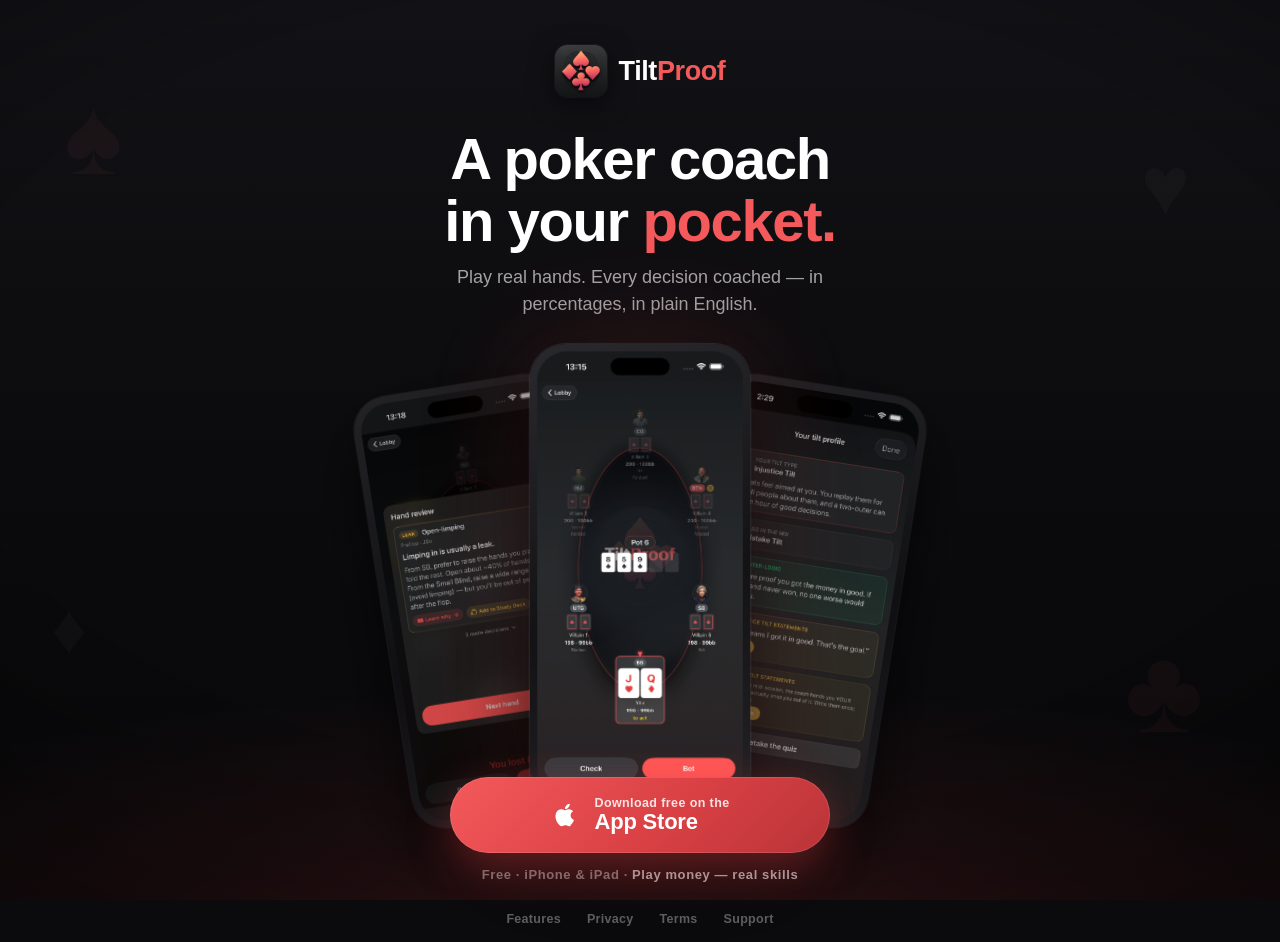
==== commit 89b6952f: "Campaign attribution: ?c= on the lander tags App Store links with Apple's ct token Meta round 3 send" ====
--- a/index.html
+++ b/index.html
@@ -190,5 +190,6 @@
   <a href="support.html">Support</a>
 </footer>
 
+<script src="campaign.js?v=20260815" defer></script>
 </body>
 </html>
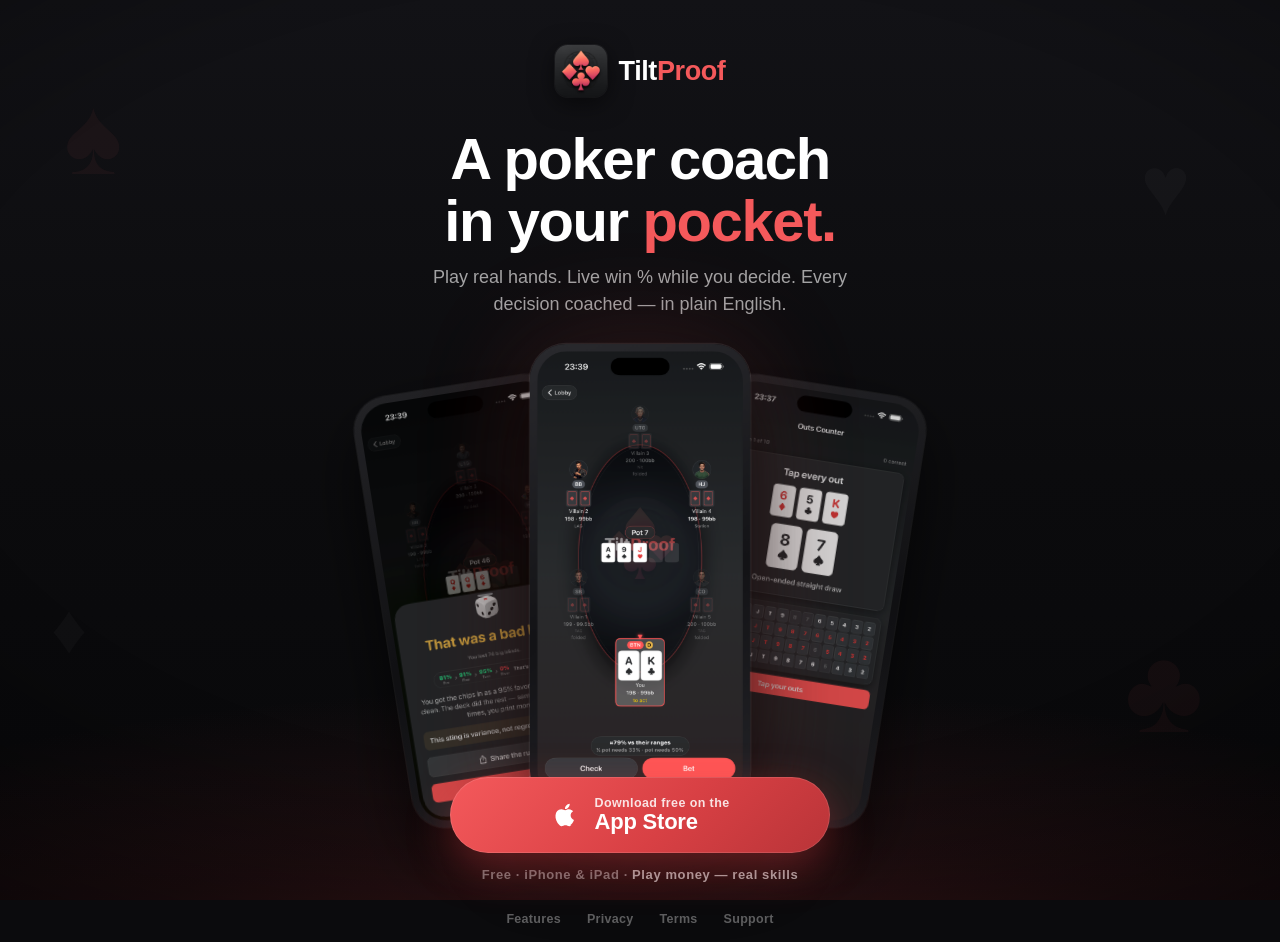
==== commit 98ebac6a: "v2.5 — the Poker Math update: new rail, feature cards, screenshots, free/Pro tiers; no trial claims" ====
--- a/index.html
+++ b/index.html
@@ -166,12 +166,12 @@
   </div>
 
   <h1>A poker coach<br>in your <em>pocket.</em></h1>
-  <p class="sub">Play real hands. Every decision coached — in percentages, in plain English.</p>
+  <p class="sub">Play real hands. Live win % while you decide. Every decision coached — in plain English.</p>
 
   <div class="fan" aria-hidden="true">
-    <div class="ph l"><img src="assets/09-coaching-leak.png" alt="" loading="eager"></div>
-    <div class="ph r"><img src="assets/v2-tilt-profile.png" alt="" loading="eager"></div>
-    <div class="ph c"><img src="assets/08-table-midhand.png" alt="" loading="eager"></div>
+    <div class="ph l"><img src="assets/v25-verdict.png" alt="" loading="eager"></div>
+    <div class="ph r"><img src="assets/v25-mathgrid.png" alt="" loading="eager"></div>
+    <div class="ph c"><img src="assets/v25-table.png" alt="" loading="eager"></div>
   </div>
 
   <div class="cta-wrap">
@@ -190,6 +190,6 @@
   <a href="support.html">Support</a>
 </footer>
 
-<script src="campaign.js?v=20260815" defer></script>
+<script src="campaign.js?v=20260818" defer></script>
 </body>
 </html>
